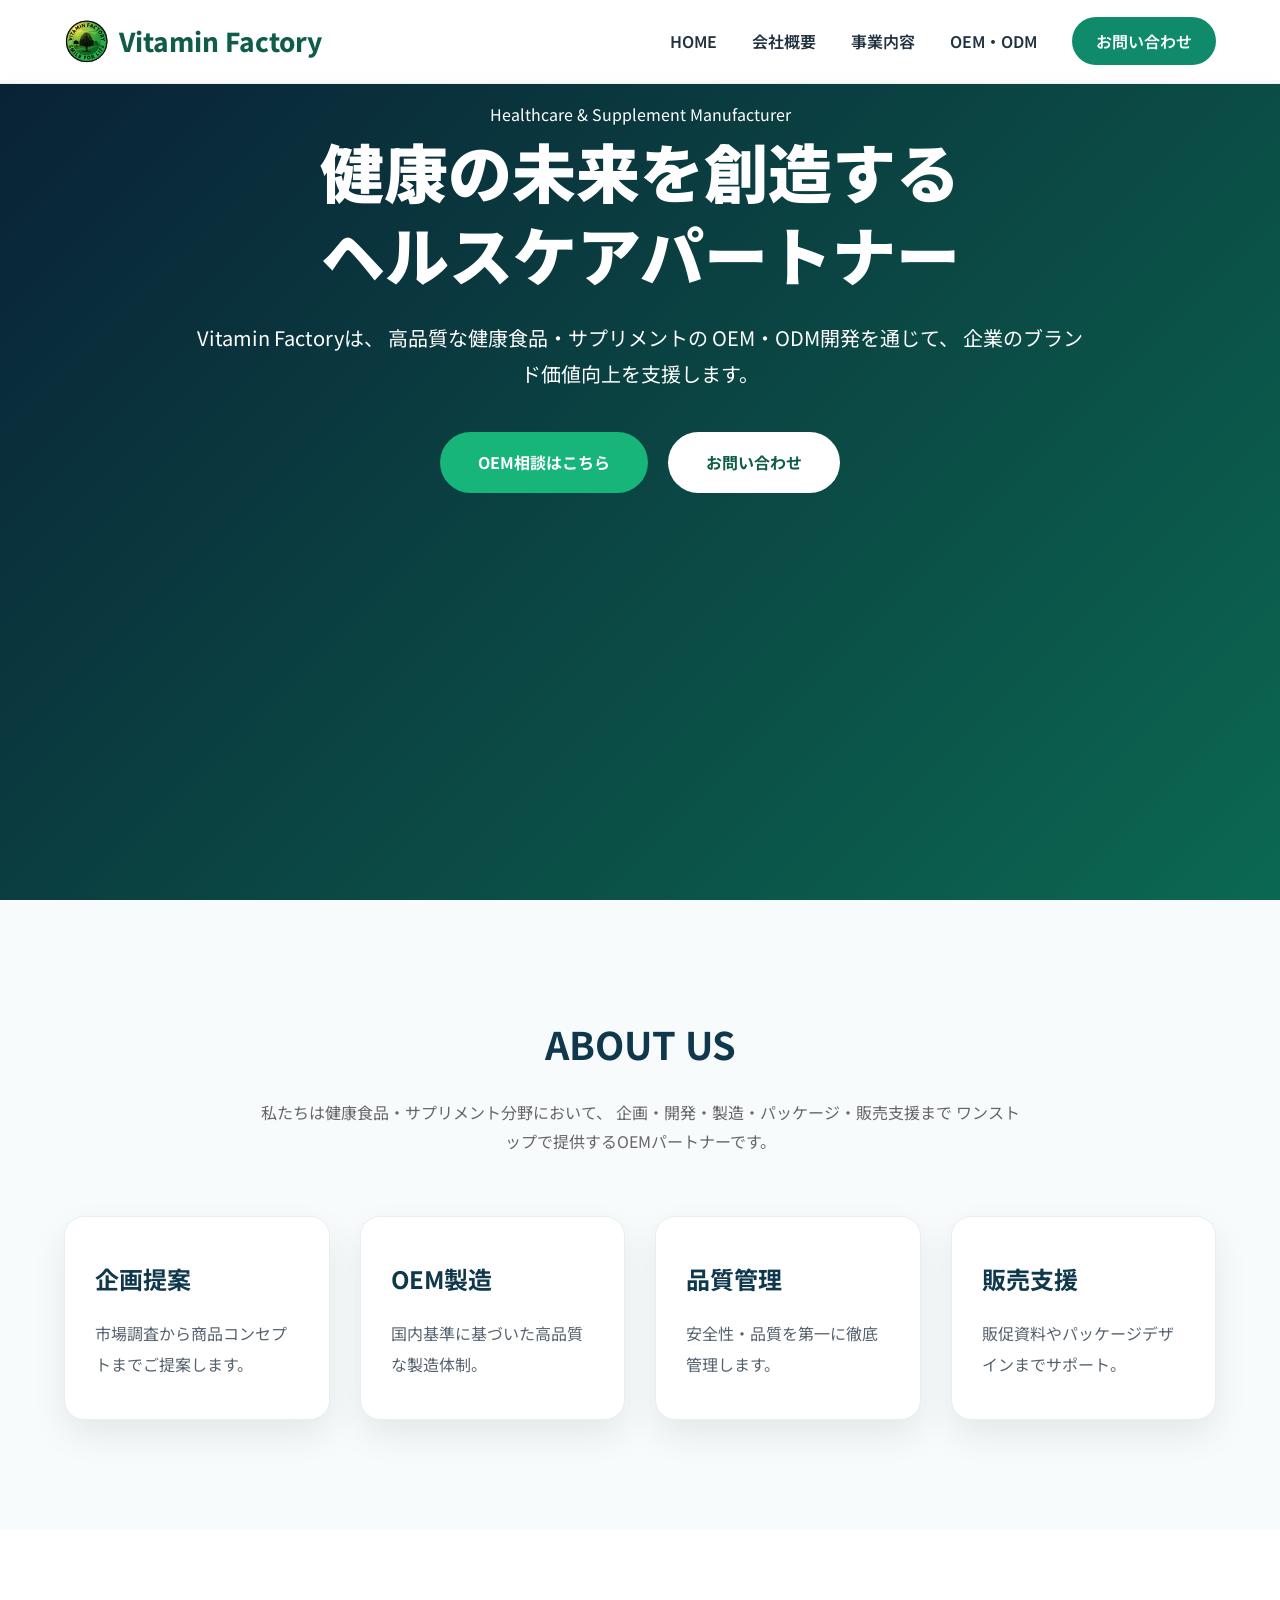
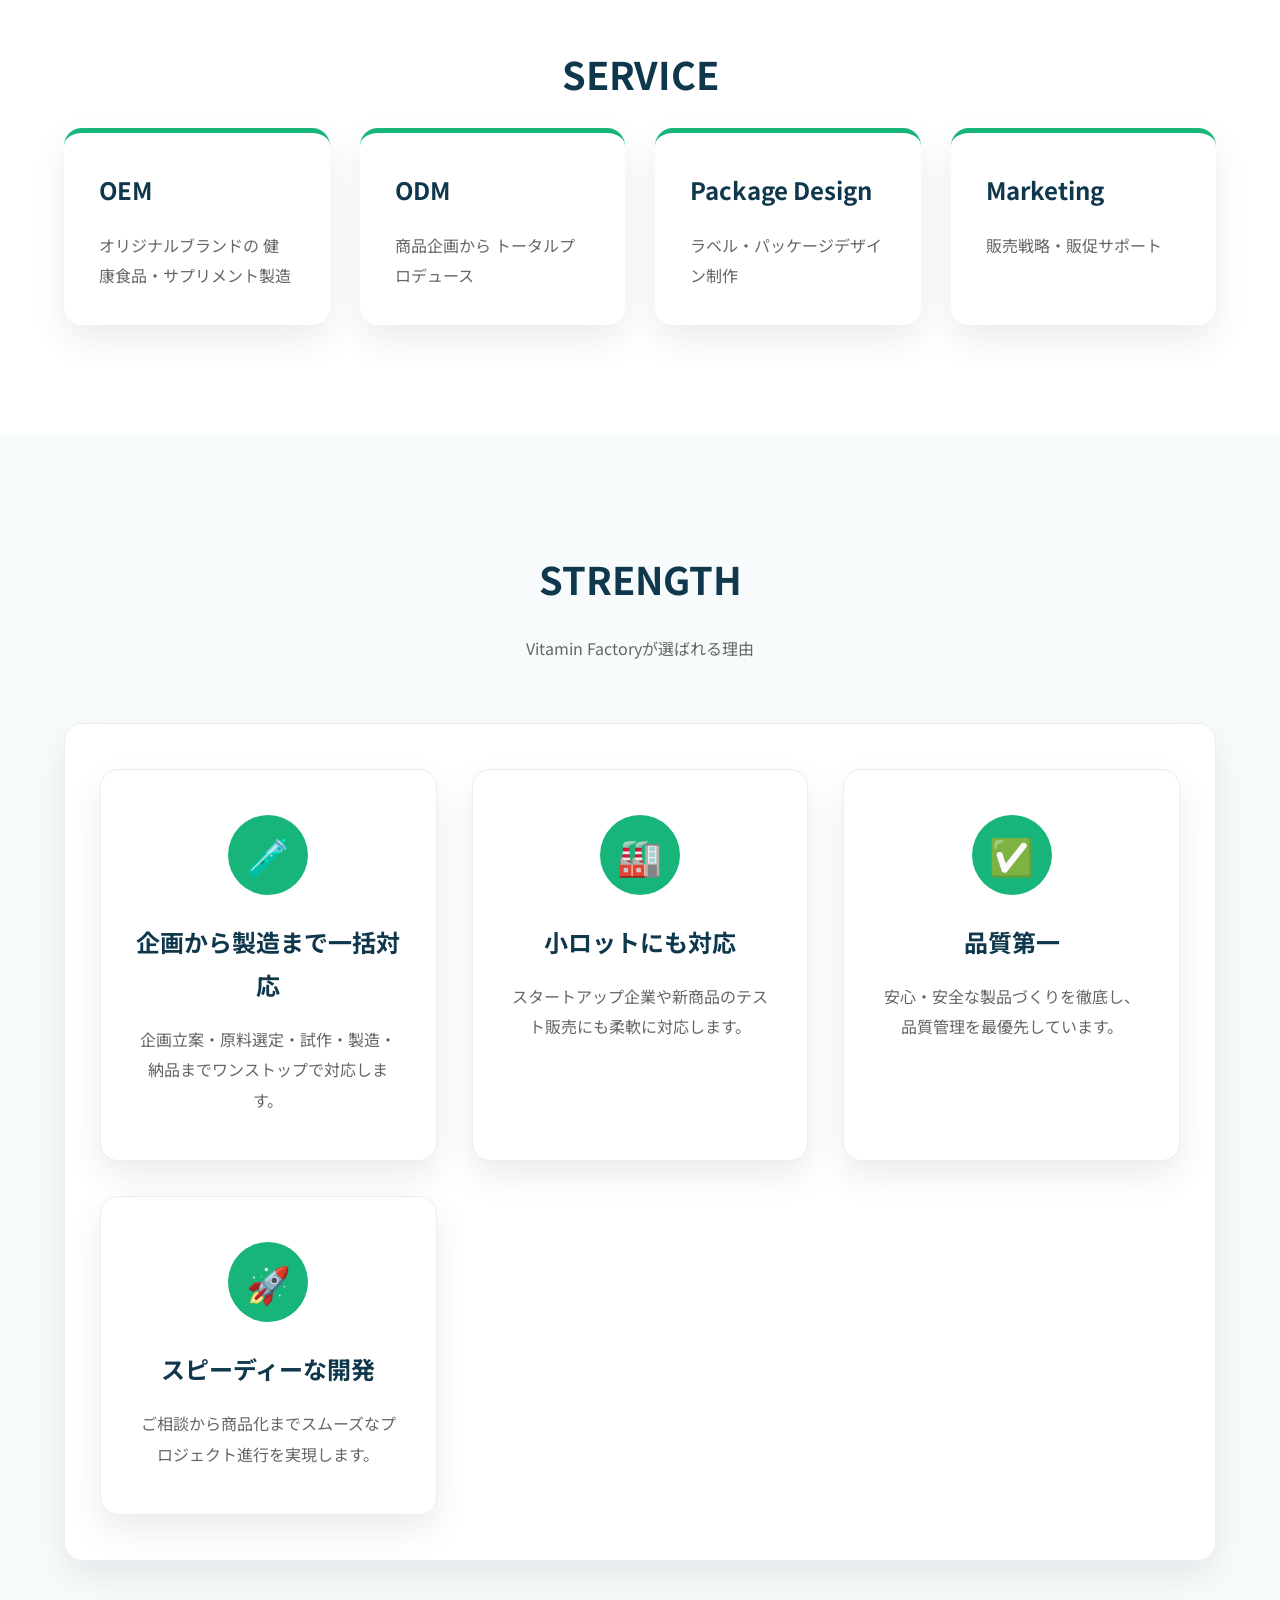
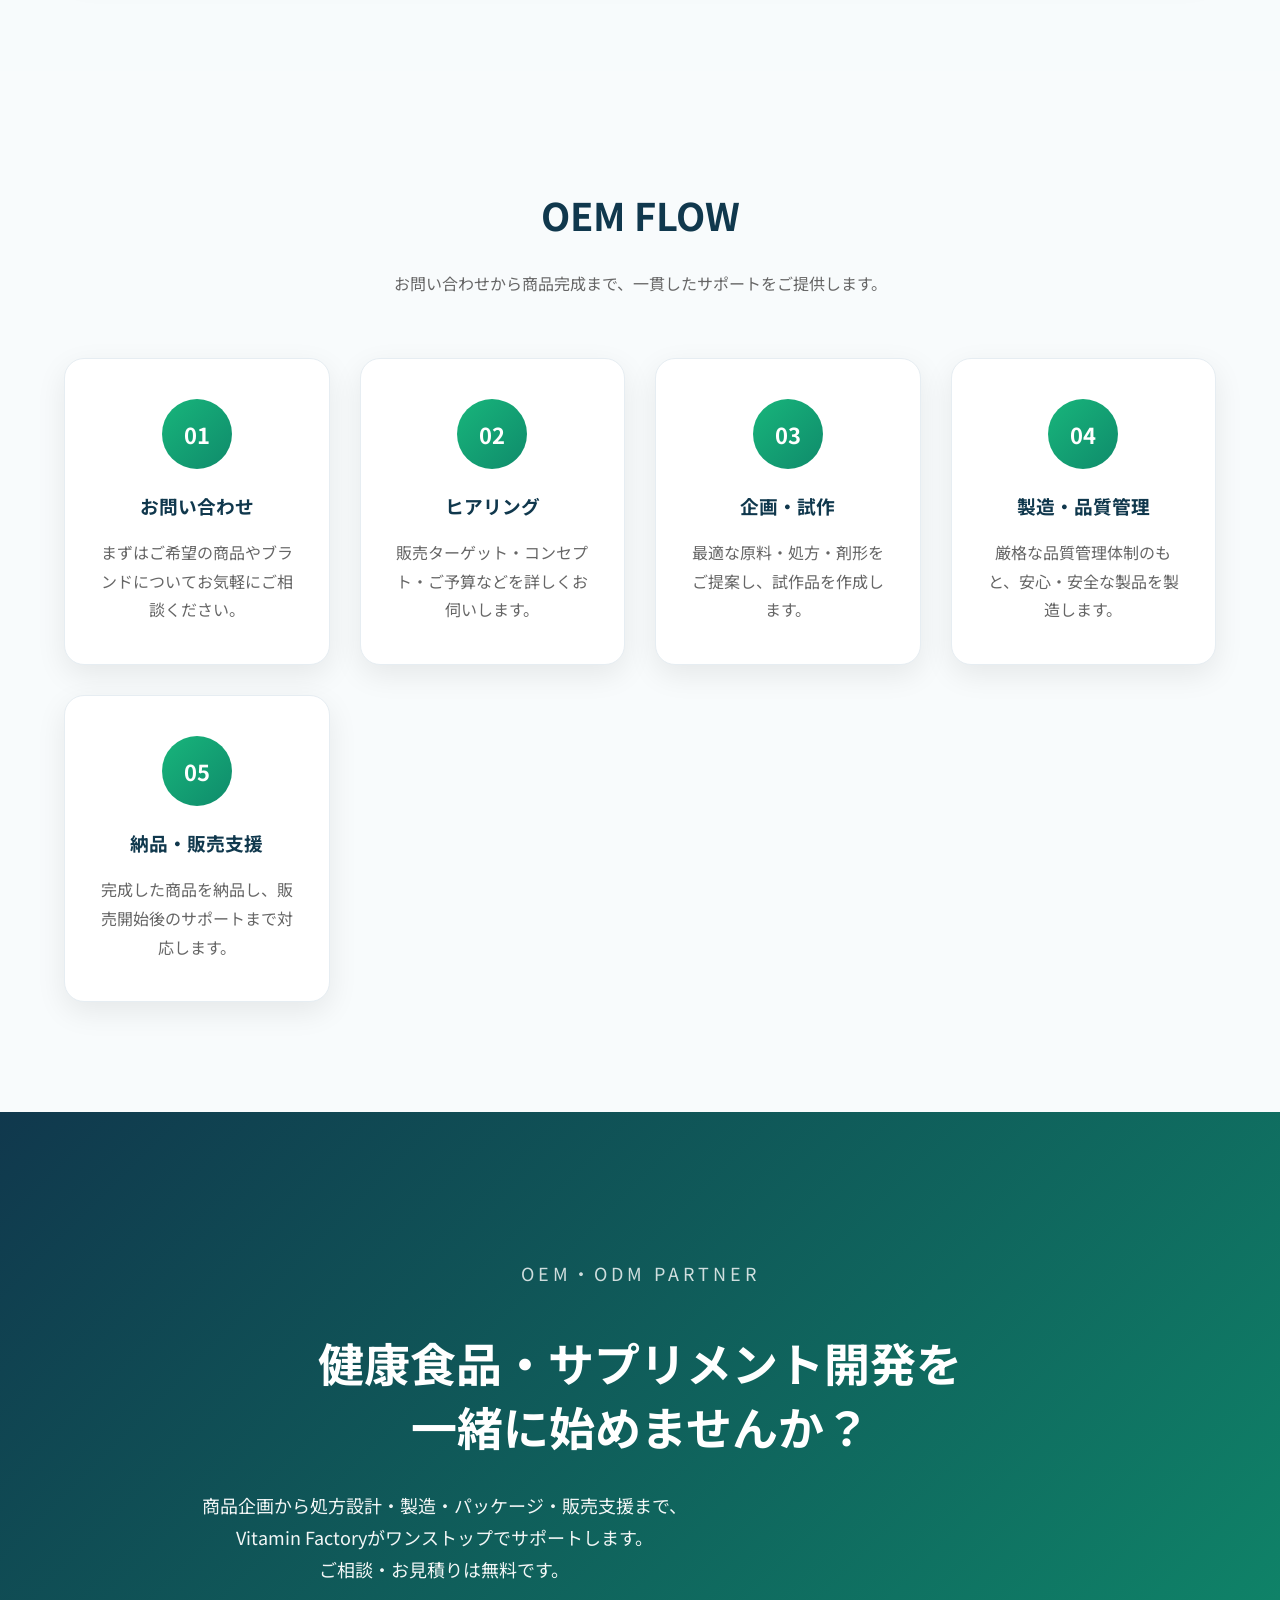
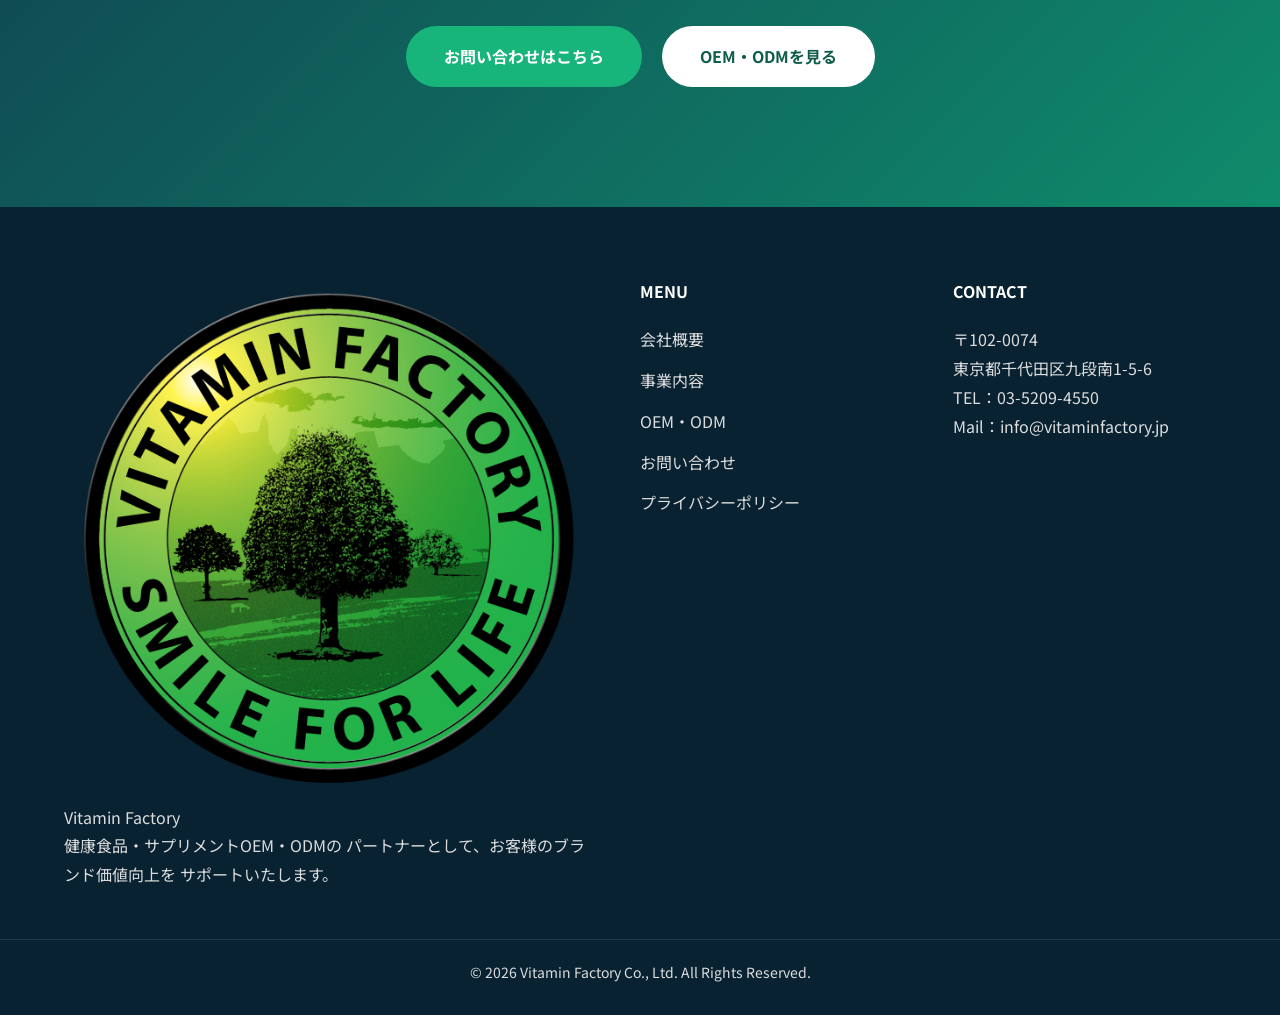
==== index.html @ f9d0abbe "Restore index.html content from previous version" ====
<!DOCTYPE html>
<html lang="ja">
<head>
    <meta charset="UTF-8">
    <meta name="viewport" content="width=device-width, initial-scale=1.0">

    <title>株式会社Vitamin Factory | 健康食品・サプリメントOEM・ODM</title>

    <meta name="description" content="株式会社Vitamin Factoryは健康食品・サプリメントOEM・ODMを通じ、お客様のブランドづくりを企画から製造までトータルサポートします。">

    <meta name="keywords" content="OEM,ODM,サプリメント,健康食品,Vitamin Factory">

    <meta property="og:title" content="株式会社Vitamin Factory">
    <meta property="og:description" content="健康食品・サプリメントOEMメーカー">
    <meta property="og:type" content="website">

    <link rel="stylesheet" href="css/style.css">

    <link rel="preconnect" href="https://fonts.googleapis.com">
    <link rel="preconnect" href="https://fonts.gstatic.com" crossorigin>

    <link href="https://fonts.googleapis.com/css2?family=Noto+Sans+JP:wght@300;400;500;700;900&display=swap" rel="stylesheet">
</head>

<body>

<header>

<div class="container">

<a href="index.html" class="logo">

<img src="images/VF_logo.png" alt="Vitamin Factory">

<span>Vitamin Factory</span>

</a><nav>

<ul>

<li><a href="index.html">HOME</a></li>

<li><a href="company.html">会社概要</a></li>

<li><a href="service.html">事業内容</a></li>

<li><a href="oem.html">OEM・ODM</a></li>

<li><a href="contact.html" class="contact-btn">
お問い合わせ
</a></li>

</ul>

</nav>

</div>

</header>

<section class="hero">


<div class="hero-overlay">


<div class="container">


<div class="hero-content">


<p class="hero-sub">
Healthcare & Supplement Manufacturer
</p>

<h1>
健康の未来を創造する<br>
ヘルスケアパートナー
</h1>


<p class="hero-text">

Vitamin Factoryは、
高品質な健康食品・サプリメントの
OEM・ODM開発を通じて、
企業のブランド価値向上を支援します。

</p>



<div class="hero-buttons">


<a href="oem.html" class="btn-green">
OEM相談はこちら
</a>


<a href="contact.html" class="btn-white">
お問い合わせ
</a>

</div>


</div>


</div>


</div>


</section>
<section class="about">

<div class="container">

<h2>

ABOUT US

</h2>

<p class="section-lead">

私たちは健康食品・サプリメント分野において、
企画・開発・製造・パッケージ・販売支援まで
ワンストップで提供するOEMパートナーです。

</p>

<div class="about-grid">

<div class="about-card">

<h3>

企画提案

</h3>

<p>

市場調査から商品コンセプトまでご提案します。

</p>

</div>

<div class="about-card">

<h3>

OEM製造

</h3>

<p>

国内基準に基づいた高品質な製造体制。

</p>

</div>

<div class="about-card">

<h3>

品質管理

</h3>

<p>

安全性・品質を第一に徹底管理します。

</p>

</div>

<div class="about-card">

<h3>

販売支援

</h3>

<p>

販促資料やパッケージデザインまでサポート。

</p>

</div>

</div>

</div>

</section>

<section class="service">
<div class="container">

<h2>

SERVICE

</h2>

<div class="service-grid">

<div class="service-box">

<h3>

OEM

</h3>

<p>

オリジナルブランドの
健康食品・サプリメント製造

</p>

</div>

<div class="service-box">

<h3>

ODM

</h3>

<p>

商品企画から
トータルプロデュース

</p>

</div>

<div class="service-box">

<h3>

Package Design

</h3>

<p>

ラベル・パッケージデザイン制作

</p>

</div>

<div class="service-box">

<h3>

Marketing

</h3>

<p>

販売戦略・販促サポート

</p>

</div>

</div>

</div>

</section>
<section class="strength">

<div class="container">

<h2>

STRENGTH

</h2>

<p class="section-lead">

Vitamin Factoryが選ばれる理由

</p>

<div class="strength-grid">

<div class="strength-card">


<div class="strength-grid">

    <div class="strength-card">
        <div class="strength-icon">🧪</div>
        <h3>企画から製造まで一括対応</h3>
        <p>企画立案・原料選定・試作・製造・納品までワンストップで対応します。</p>
    </div>

    <div class="strength-card">
        <div class="strength-icon">🏭</div>
        <h3>小ロットにも対応</h3>
        <p>スタートアップ企業や新商品のテスト販売にも柔軟に対応します。</p>
    </div>

    <div class="strength-card">
        <div class="strength-icon">✅</div>
        <h3>品質第一</h3>
        <p>安心・安全な製品づくりを徹底し、品質管理を最優先しています。</p>
    </div>

    <div class="strength-card">
        <div class="strength-icon">🚀</div>
        <h3>スピーディーな開発</h3>
        <p>ご相談から商品化までスムーズなプロジェクト進行を実現します。</p>
    </div>

</div></section>

<section class="flow">

    <div class="container">

        <h2>OEM FLOW</h2>

        <p class="section-lead">
            お問い合わせから商品完成まで、一貫したサポートをご提供します。
        </p>

        <div class="flow-list">

            <div class="flow-item">
                <div class="number">01</div>
                <h3>お問い合わせ</h3>
                <p>まずはご希望の商品やブランドについてお気軽にご相談ください。</p>
            </div>

            <div class="flow-item">
                <div class="number">02</div>
                <h3>ヒアリング</h3>
                <p>販売ターゲット・コンセプト・ご予算などを詳しくお伺いします。</p>
            </div>

            <div class="flow-item">
                <div class="number">03</div>
                <h3>企画・試作</h3>
                <p>最適な原料・処方・剤形をご提案し、試作品を作成します。</p>
            </div>

            <div class="flow-item">
                <div class="number">04</div>
                <h3>製造・品質管理</h3>
                <p>厳格な品質管理体制のもと、安心・安全な製品を製造します。</p>
            </div>

            <div class="flow-item">
                <div class="number">05</div>
                <h3>納品・販売支援</h3>
                <p>完成した商品を納品し、販売開始後のサポートまで対応します。</p>
            </div>

        </div>

    </div>

</section>
<section class="cta">

    <div class="container">

        <p class="cta-subtitle">
            OEM・ODM PARTNER
        </p>

        <h2>
            健康食品・サプリメント開発を<br>
            一緒に始めませんか？
        </h2>

        <p class="cta-text">
            商品企画から処方設計・製造・パッケージ・販売支援まで、<br>
            Vitamin Factoryがワンストップでサポートします。<br>
            ご相談・お見積りは無料です。
        </p>

        <div class="cta-buttons">

            <a href="contact.html" class="btn-green">
                お問い合わせはこちら
            </a>

            <a href="oem.html" class="btn-white">
                OEM・ODMを見る
            </a>

        </div>

    </div>

</section>
<footer>

    <div class="container footer-grid">

        <div class="footer-company">

            <a href="index.html" class="logo">

                <img src="images/VF_logo.png" alt="Vitamin Factory">

                <span>Vitamin Factory</span>

            </a>

            <p class="footer-message">
                健康食品・サプリメントOEM・ODMの
                パートナーとして、お客様のブランド価値向上を
                サポートいたします。
            </p>

        </div>

        <div>

            <h4>MENU</h4>

            <ul>

                <li><a href="company.html">会社概要</a></li>

                <li><a href="service.html">事業内容</a></li>

                <li><a href="oem.html">OEM・ODM</a></li>

                <li><a href="contact.html">お問い合わせ</a></li>

                <li><a href="privacy.html">プライバシーポリシー</a></li>

            </ul>

        </div>

        <div>

            <h4>CONTACT</h4>

            <p>
                〒102-0074<br>
                東京都千代田区九段南1-5-6
            </p>

            <p>TEL：03-5209-4550</p>

            <p>Mail：info@vitaminfactory.jp</p>

        </div>

    </div>

    <div class="copyright">

        <p>
            © 2026 Vitamin Factory Co., Ltd. All Rights Reserved.
        </p>

    </div>

</footer>
<script src="js/main.js"></script>

</body>

</html>
---- css/style.css ----
/* =====================================
   Vitamin Factory
   style.css
===================================== */

*{
    margin:0;
    padding:0;
    box-sizing:border-box;
}

html{
    scroll-behavior:smooth;
}

body{
    font-family:"Noto Sans JP",sans-serif;
    color:#23313d;
    background:#ffffff;
    line-height:1.8;
}

img{
    max-width:100%;
    display:block;
}

a{
    text-decoration:none;
    transition:.3s;
}

ul{
    list-style:none;
}

.container{
    width:90%;
    max-width:1200px;
    margin:auto;
}

/* ==========================
   Header
========================== */

header{
    position:fixed;
    top:0;
    left:0;
    width:100%;
    background:rgba(255,255,255,.95);
    backdrop-filter:blur(12px);
    z-index:999;
    border-bottom:1px solid #eee;
}

header .container{
    display:flex;
    justify-content:space-between;
    align-items:center;
    padding:18px 0;
}

/* Header Logo */

header .logo{
    display:flex;
    align-items:center;
    gap:10px;
    font-size:26px;
    font-weight:800;
    color:#0f5d48;
}


header .logo img{
    width:45px;
    height:45px;
    object-fit:contain;
}


header .logo span{
    white-space:nowrap;
}
nav ul{
    display:flex;
    gap:35px;
    align-items:center;
}

nav a{
    color:#22313f;
    font-weight:600;
}

nav a:hover{
    color:#0f8b6b;
}

.contact-btn{
    background:#0f8b6b;
    color:#fff;
    padding:12px 24px;
    border-radius:50px;
}

.contact-btn:hover{
    background:#0b6b52;
}

/* ==========================
   Hero
========================== */

.hero{
    min-height:calc(100vh - 80px);
    margin-top:80px;

    background:linear-gradient(135deg,#0c2d48,#0f8b6b);

    display:flex;
    justify-content:center;
    align-items:center;

    text-align:center;

    color:#fff;

    position:relative;

    overflow:hidden;
}
.hero-overlay{
    position:absolute;
    inset:0;
    background:rgba(0,0,0,.25);
}

.hero-content{
    position:relative;
    z-index:2;
    width:90%;
    max-width:900px;

    margin:0 auto;

    transform:translateY(20px);
}}
.hero-sub{
    letter-spacing:6px;
    text-transform:uppercase;
    font-size:18px;
    margin-bottom:20px;
}

.hero h1{
    font-size:64px;
    line-height:1.3;
    margin-bottom:25px;
    font-weight:900;
}

.hero-text{
    font-size:20px;
    margin-bottom:40px;
}

.hero-buttons{
    display:flex;
    justify-content:center;
    gap:20px;
    flex-wrap:wrap;
}

.btn-green{
    background:#18b57b;
    color:#fff;
    padding:16px 38px;
    border-radius:50px;
    font-weight:bold;
}

.btn-green:hover{
    transform:translateY(-3px);
    box-shadow:0 12px 30px rgba(0,0,0,.2);
}

.btn-white{
    background:#fff;
    color:#0f5d48;
    padding:16px 38px;
    border-radius:50px;
    font-weight:bold;
}

.btn-white:hover{
    transform:translateY(-3px);
}

/* ==========================
   Section
========================== */

section{
    padding:110px 0;
}

section h2{
    text-align:center;
    font-size:38px;
    margin-bottom:20px;
    color:#10384d;
}

.section-lead{
    text-align:center;
    max-width:760px;
    margin:0 auto 60px;
    color:#666;
}

/* ==========================
   Grid
========================== */

.about-grid,
.service-grid,
.strength-grid{
    display:grid;
    grid-template-columns:repeat(auto-fit,minmax(250px,1fr));
    gap:30px;
}

.about-card,
.service-box,
.strength-card{
    background:#fff;
    border-radius:18px;
    padding:35px;
    box-shadow:0 15px 35px rgba(0,0,0,.08);
    transition:.3s;
}

.about-card:hover,
.service-box:hover,
.strength-card:hover{
    transform:translateY(-8px);
}

.about-card h3,
.service-box h3,
.strength-card h3{
    color:#0f5d48;
    margin-bottom:15px;
}

.strength-card span{
    display:inline-block;
    width:55px;
    height:55px;
    line-height:55px;
    border-radius:50%;
    background:#18b57b;
    color:#fff;
    font-weight:bold;
    margin-bottom:20px;
    text-align:center;
}

/* ==========================
   Flow
========================== */

.flow{
    background:#f6faf9;
}

.flow-list{
    display:grid;
    grid-template-columns:repeat(auto-fit,minmax(180px,1fr));
    gap:25px;
}

.flow-item{
    background:#fff;
    text-align:center;
    padding:35px 25px;
    border-radius:18px;
    box-shadow:0 10px 30px rgba(0,0,0,.08);
}

.number{
    width:60px;
    height:60px;
    border-radius:50%;
    margin:auto;
    background:#0f8b6b;
    color:#fff;
    line-height:60px;
    font-size:22px;
    font-weight:bold;
    margin-bottom:20px;
}

/* ==========================
   CTA
========================== */

.cta{
    background:#10384d;
    color:#fff;
    text-align:center;
}

.cta h2{
    color:#fff;
}

.cta p{
    margin:25px 0 40px;
    font-size:18px;
}

/* ==========================
   Footer
========================== */

footer{
    background:#082232;
    color:#ddd;
    padding:70px 0 30px;
}

.footer-grid{
    display:grid;
    grid-template-columns:2fr 1fr 1fr;
    gap:50px;
}

footer h3,
footer h4{
    color:#fff;
    margin-bottom:20px;
}

footer ul li{
    margin-bottom:12px;
}

footer a{
    color:#ddd;
}

footer a:hover{
    color:#18b57b;
}

.copyright{
    border-top:1px solid rgba(255,255,255,.1);
    margin-top:50px;
    padding-top:20px;
    text-align:center;
    font-size:14px;
}

/* ==========================
   Responsive
========================== */

@media(max-width:900px){

nav ul{
    gap:15px;
    font-size:14px;
}

.hero h1{
    font-size:42px;
}

.hero-text{
    font-size:17px;
}

.footer-grid{
    grid-template-columns:1fr;
    text-align:center;
}

}

@media(max-width:768px){

header .container{
    flex-direction:column;
    gap:15px;
}

nav ul{
    flex-wrap:wrap;
    justify-content:center;
}

.hero{
    height:100vh;
    padding-top:90px;}

.hero h1{
    font-size:34px;
}

.hero-buttons{
    flex-direction:column;
}

.btn-green,
.btn-white{
    width:100%;
}

section{
    padding:70px 0;
}

section h2{
    font-size:30px;
}

}/* =====================================
   Sub Pages
   company / service / oem / contact
===================================== */


/* Page Hero */

.page-hero{
    height:380px;
    background:linear-gradient(135deg,#10384d,#0f8b6b);
    color:#fff;
    display:flex;
    align-items:center;
    text-align:center;
    margin-top:80px;
}

.page-hero h1{
    font-size:48px;
    letter-spacing:3px;
    margin-bottom:15px;
}

.page-hero p{
    font-size:20px;
}


/* Company Table */

.company-table{
    width:100%;
    max-width:900px;
    margin:40px auto;
    border-collapse:collapse;
    background:#fff;
    box-shadow:0 15px 35px rgba(0,0,0,.08);
    border-radius:15px;
    overflow:hidden;
}

.company-table th,
.company-table td{
    padding:25px;
    border-bottom:1px solid #eee;
    text-align:left;
}

.company-table th{
    width:30%;
    background:#f4f8f7;
    color:#10384d;
}


/* Contact Form */

.contact-form{
    max-width:800px;
    margin:40px auto;
    background:#fff;
    padding:50px;
    border-radius:20px;
    box-shadow:0 15px 40px rgba(0,0,0,.08);
}


.form-group{
    margin-bottom:25px;
}


.form-group label{
    display:block;
    font-weight:bold;
    margin-bottom:10px;
    color:#10384d;
}


.form-group input,
.form-group textarea{
    width:100%;
    padding:15px;
    border:1px solid #ddd;
    border-radius:10px;
    font-size:16px;
    font-family:inherit;
}


.form-group input:focus,
.form-group textarea:focus{
    outline:none;
    border-color:#0f8b6b;
}


/* Privacy */

.privacy-content{
    max-width:900px;
    margin:auto;
}


.privacy-content h3{
    margin-top:40px;
    margin-bottom:15px;
    color:#10384d;
}


.privacy-content p{
    color:#555;
}



/* Mobile */

@media(max-width:768px){

.page-hero{
    height:280px;
}

.page-hero h1{
    font-size:34px;
}


.company-table th,
.company-table td{
    display:block;
    width:100%;
}


.contact-form{
    padding:25px;
}

}
/* Hero Header Space Adjustment */

.hero{
    padding-top:100px;
}


.hero-content{
    transform:translateY(20px);
}

.hero .container{
    display:flex;
    justify-content:center;
}


.hero-content{
    text-align:center;
}

/* =====================================
   About Section Upgrade
===================================== */

.about{
    background:#f8fbfc;
}

.about-card{
    background:#ffffff;
    border:1px solid #e7eef2;
    border-radius:20px;
    padding:40px 30px;
    transition:all .3s ease;
}

.about-card:hover{
    transform:translateY(-8px);
    box-shadow:0 18px 40px rgba(16,56,77,.12);
}

.about-card h3{
    font-size:24px;
    margin-bottom:18px;
    color:#10384d;
}

.about-card p{
    color:#56636f;
    line-height:1.9;
}

/* =====================================
   Service Section Upgrade
===================================== */

.service{
    background:#ffffff;
}

.service-box{
    border-top:5px solid #18b57b;
    transition:all .3s ease;
}

.service-box:hover{
    transform:translateY(-10px);
    box-shadow:0 20px 45px rgba(0,0,0,.12);
}

.service-box h3{
    font-size:24px;
    margin-bottom:18px;
    color:#10384d;
}

.service-box p{
    color:#666;
    line-height:1.9;
}

/* =====================================
   Strength Upgrade
===================================== */

.strength{
    background:#f7fbfc;
}

.strength-grid{
    gap:35px;
}

.strength-card{

    text-align:center;

    padding:45px 35px;

    border:1px solid #e8eef2;

    transition:.35s;

}

.strength-card:hover{

    transform:translateY(-10px);

    box-shadow:0 20px 45px rgba(16,56,77,.12);

}

.strength-icon{

    width:80px;

    height:80px;

    margin:0 auto 25px;

    border-radius:50%;

    background:#18b57b;

    color:#fff;

    display:flex;

    align-items:center;

    justify-content:center;

    font-size:36px;

}

.strength-card h3{

    font-size:24px;

    margin-bottom:18px;

    color:#10384d;

}

.strength-card p{

    color:#666;

    line-height:1.9;

}


/* =====================================
   Flow Upgrade
===================================== */

.flow{

    background:#f8fbfc;

}

.flow-list{

    display:grid;

    grid-template-columns:repeat(auto-fit,minmax(220px,1fr));

    gap:30px;

    margin-top:50px;

}

.flow-item{

    position:relative;

    background:#fff;

    border-radius:20px;

    padding:40px 30px;

    text-align:center;

    border:1px solid #e6edf2;

    transition:.35s;

}

.flow-item:hover{

    transform:translateY(-8px);

    box-shadow:0 20px 45px rgba(16,56,77,.12);

}

.flow-item h3{

    margin:20px 0 15px;

    color:#10384d;

}

.flow-item p{

    color:#666;

}

.number{

    width:70px;

    height:70px;

    margin:auto;

    border-radius:50%;

    background:linear-gradient(135deg,#18b57b,#0f8b6b);

    color:#fff;

    display:flex;

    align-items:center;

    justify-content:center;

    font-size:22px;

    font-weight:700;

}


/* =====================================
   CTA Upgrade
===================================== */

.cta{

    background:linear-gradient(135deg,#10384d,#0f8b6b);

    color:#fff;

    text-align:center;

    padding:120px 0;

}

.cta-subtitle{

    letter-spacing:4px;

    text-transform:uppercase;

    opacity:.8;

    margin-bottom:20px;

}

.cta h2{

    color:#fff;

    font-size:46px;

    line-height:1.4;

    margin-bottom:30px;

}

.cta-text{

    max-width:760px;

    margin:0 auto 45px;

    font-size:18px;

    opacity:.95;

}

.cta-buttons{

    display:flex;

    justify-content:center;

    gap:20px;

    flex-wrap:wrap;

}

@media(max-width:768px){

.cta{

    padding:80px 0;

}

.cta h2{

    font-size:32px;

}

.cta-text{

    font-size:16px;

}

.cta-buttons{

    flex-direction:column;

}

}
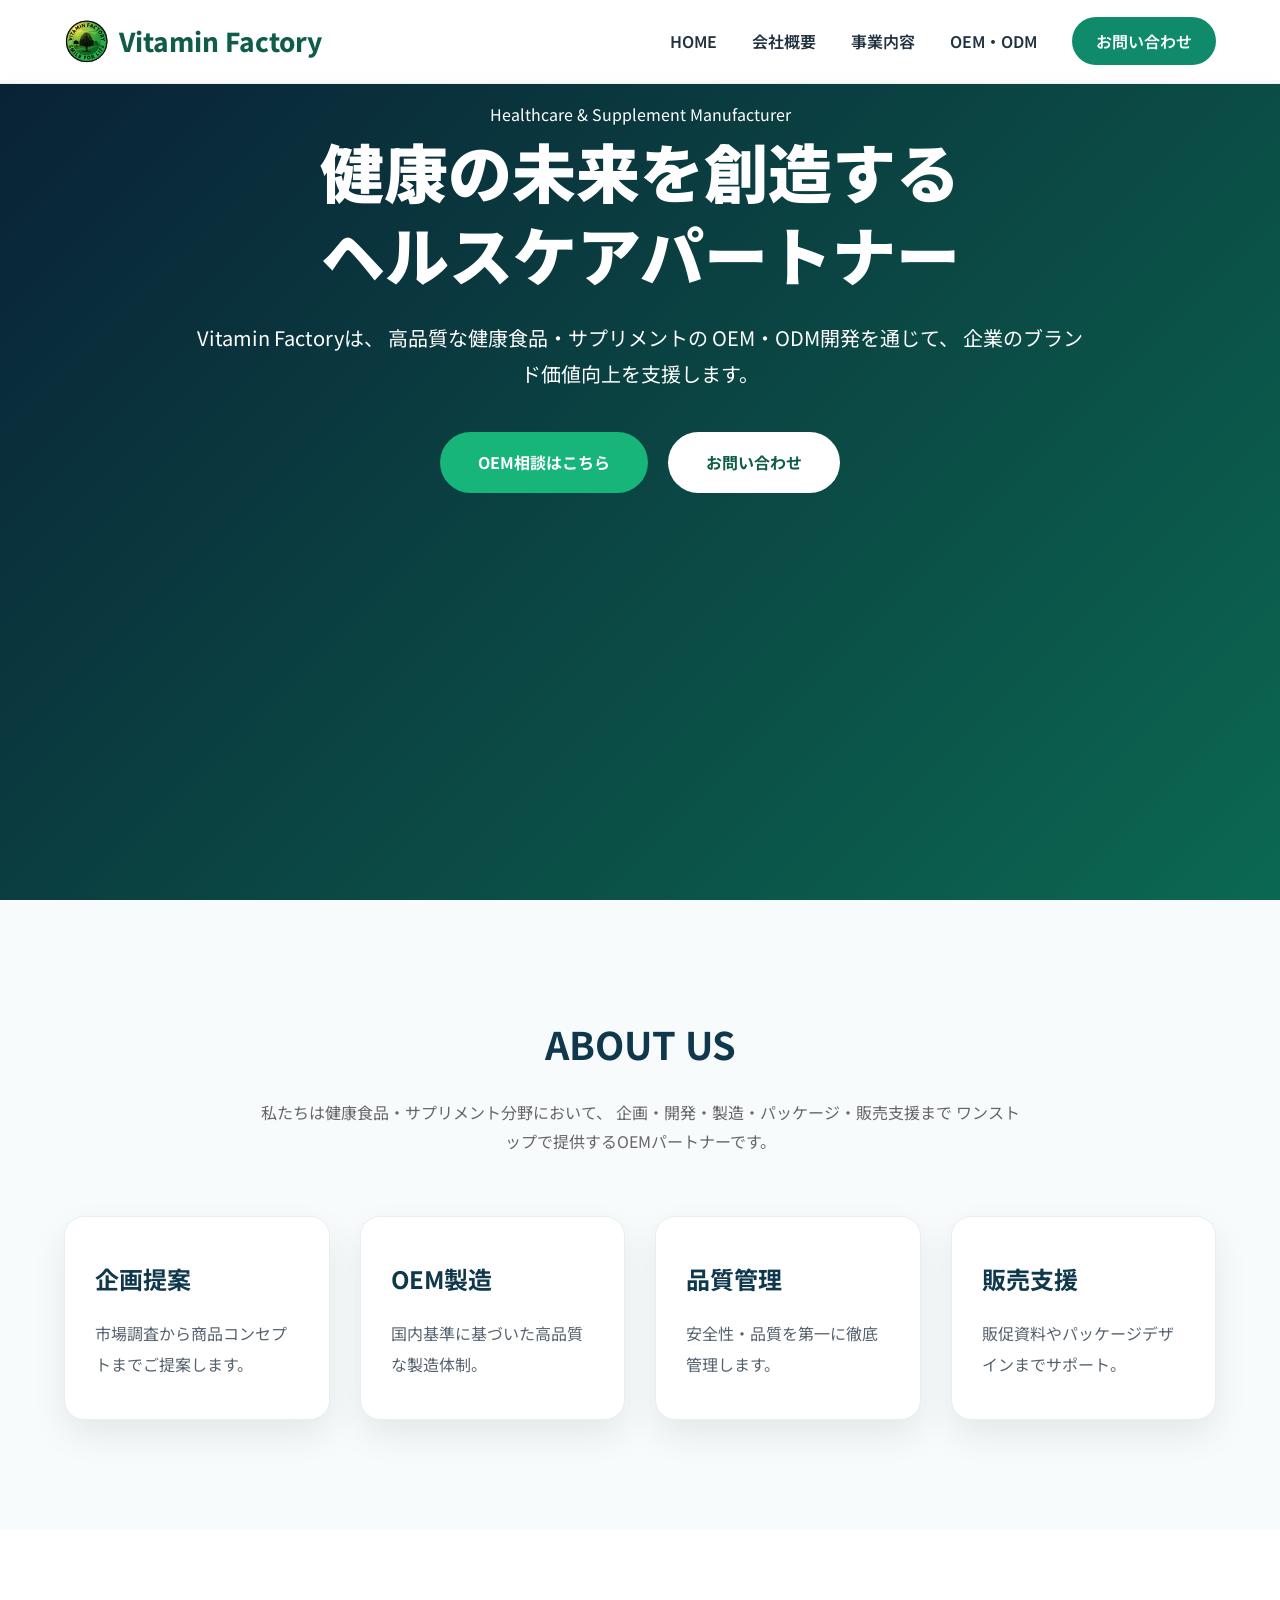
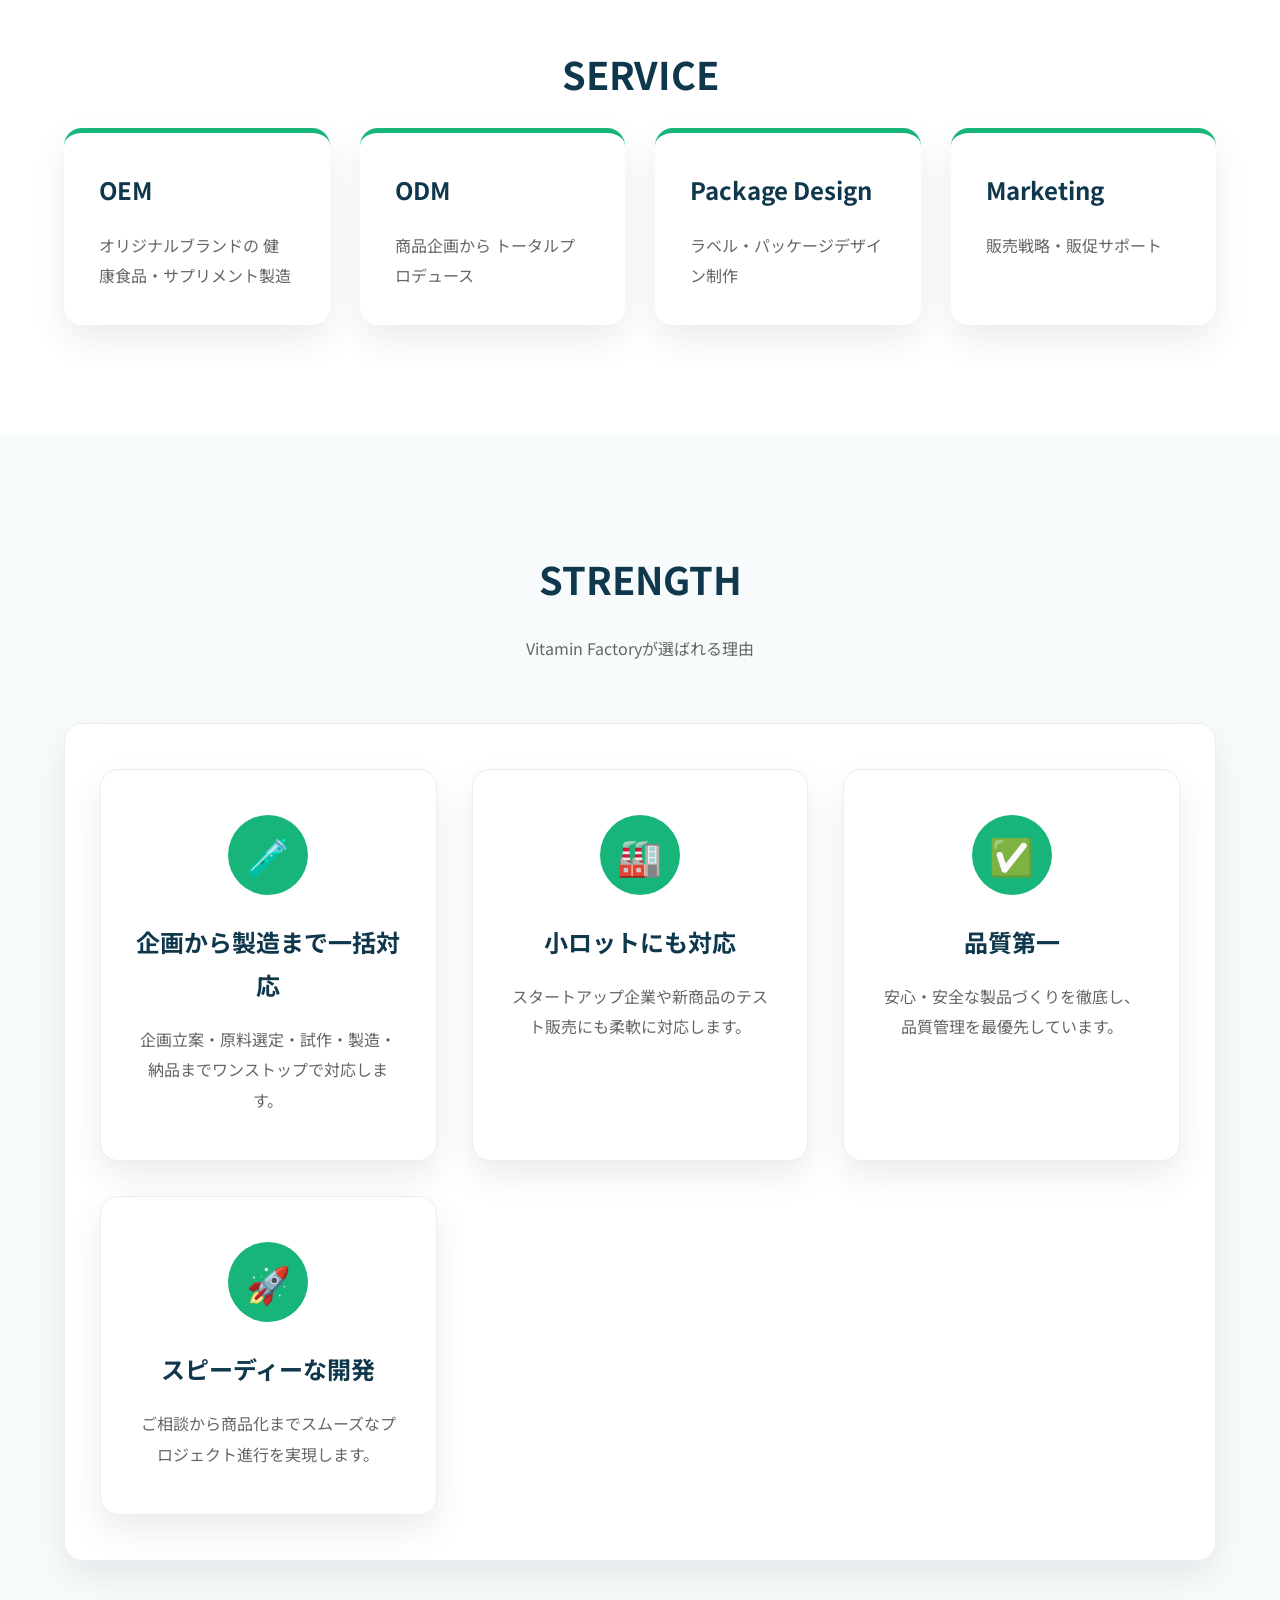
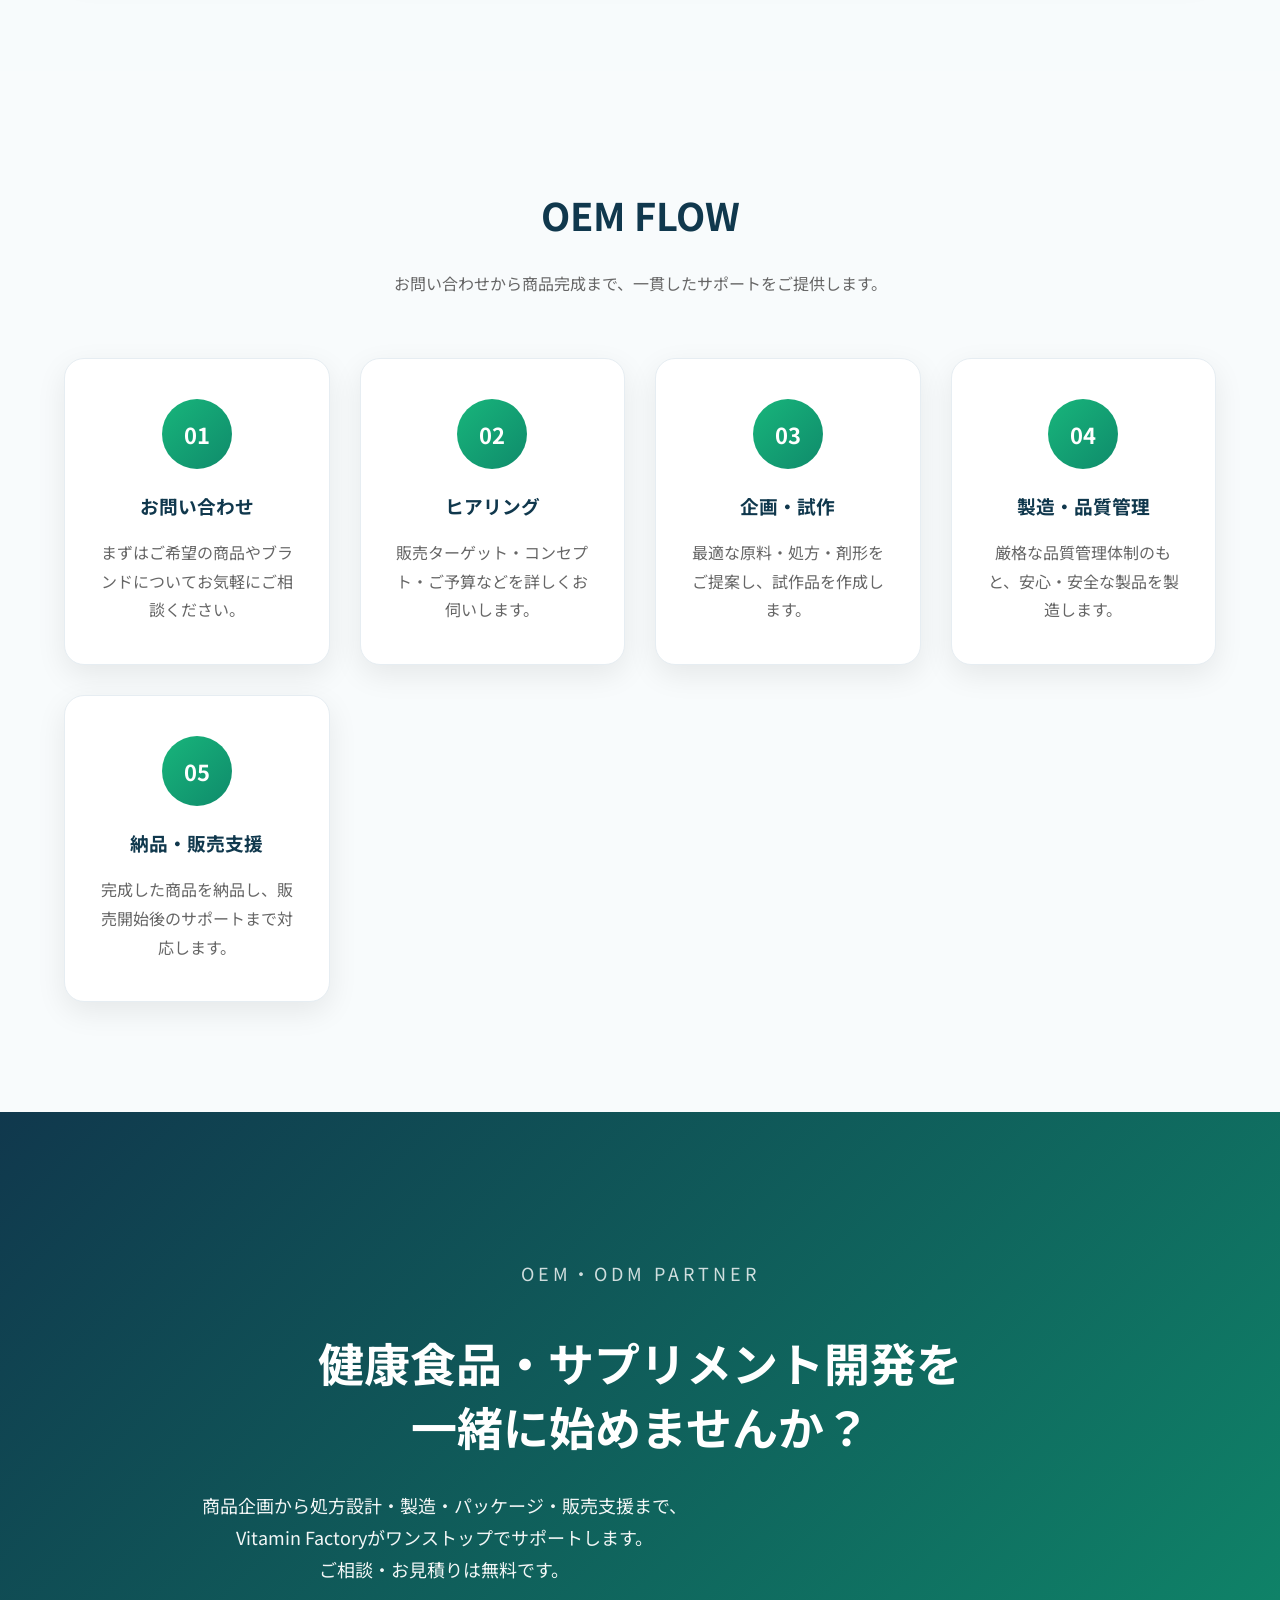
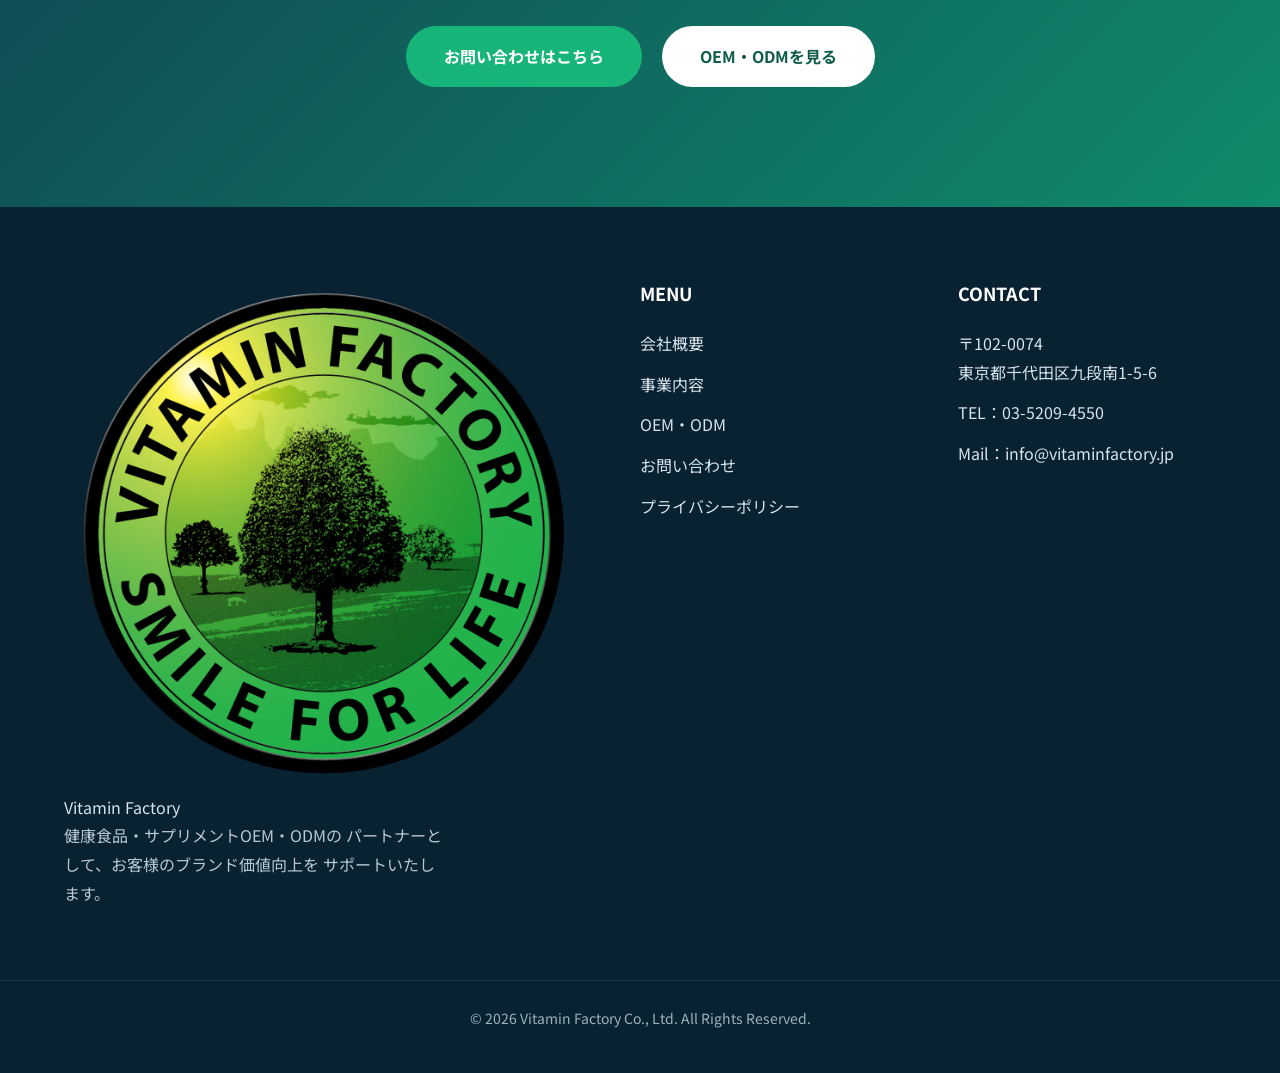
==== commit 6cf4650c: "Update index.html" ====
--- a/index.html
+++ b/index.html
@@ -424,7 +424,7 @@
 
         <div class="footer-company">
 
-            <a href="index.html" class="logo">
+            <a href="index.html" class="footer-logo">
 
                 <img src="images/VF_logo.png" alt="Vitamin Factory">
 
--- a/css/style.css
+++ b/css/style.css
@@ -910,3 +910,147 @@
 }
 
 }
+
+
+/* =====================================
+   Footer Upgrade
+===================================== */
+
+footer{
+
+    background:#082232;
+
+    color:#d8e3ea;
+
+}
+
+.footer-grid{
+
+    display:grid;
+
+    grid-template-columns:2fr 1fr 1fr;
+
+    gap:60px;
+
+    align-items:start;
+
+}
+
+.footer-company .logo{
+
+    margin-bottom:25px;
+
+}
+
+.footer-message{
+
+    max-width:380px;
+
+    color:#b9c8d2;
+
+}
+
+footer h4{
+
+    color:#fff;
+
+    margin-bottom:20px;
+
+    font-size:18px;
+
+}
+
+footer ul li{
+
+    margin-bottom:12px;
+
+}
+
+footer a{
+
+    color:#d8e3ea;
+
+}
+
+footer a:hover{
+
+    color:#18b57b;
+
+}
+
+footer p{
+
+    margin-bottom:12px;
+
+}
+
+.copyright{
+
+    border-top:1px solid rgba(255,255,255,.08);
+
+    margin-top:60px;
+
+    padding-top:25px;
+
+    text-align:center;
+
+    font-size:14px;
+
+    color:#9db2bf;
+
+}
+
+@media(max-width:900px){
+
+.footer-grid{
+
+    grid-template-columns:1fr;
+
+    text-align:center;
+
+}
+
+.footer-company .logo{
+
+    justify-content:center;
+
+}
+
+.footer-message{
+
+    margin:0 auto;
+
+}
+
+}
+
+
+/* =====================================
+   Footer Logo Fix
+===================================== */
+
+.footer-company .logo{
+    display:flex;
+    align-items:center;
+    gap:10px;
+    justify-content:flex-start;
+}
+
+.footer-company .logo img{
+    width:36px;
+    height:auto;
+}
+
+.footer-company .logo span{
+    font-size:20px;
+    font-weight:700;
+    color:#ffffff;
+}
+
+@media(max-width:900px){
+
+.footer-company .logo{
+    justify-content:center;
+}
+
+}
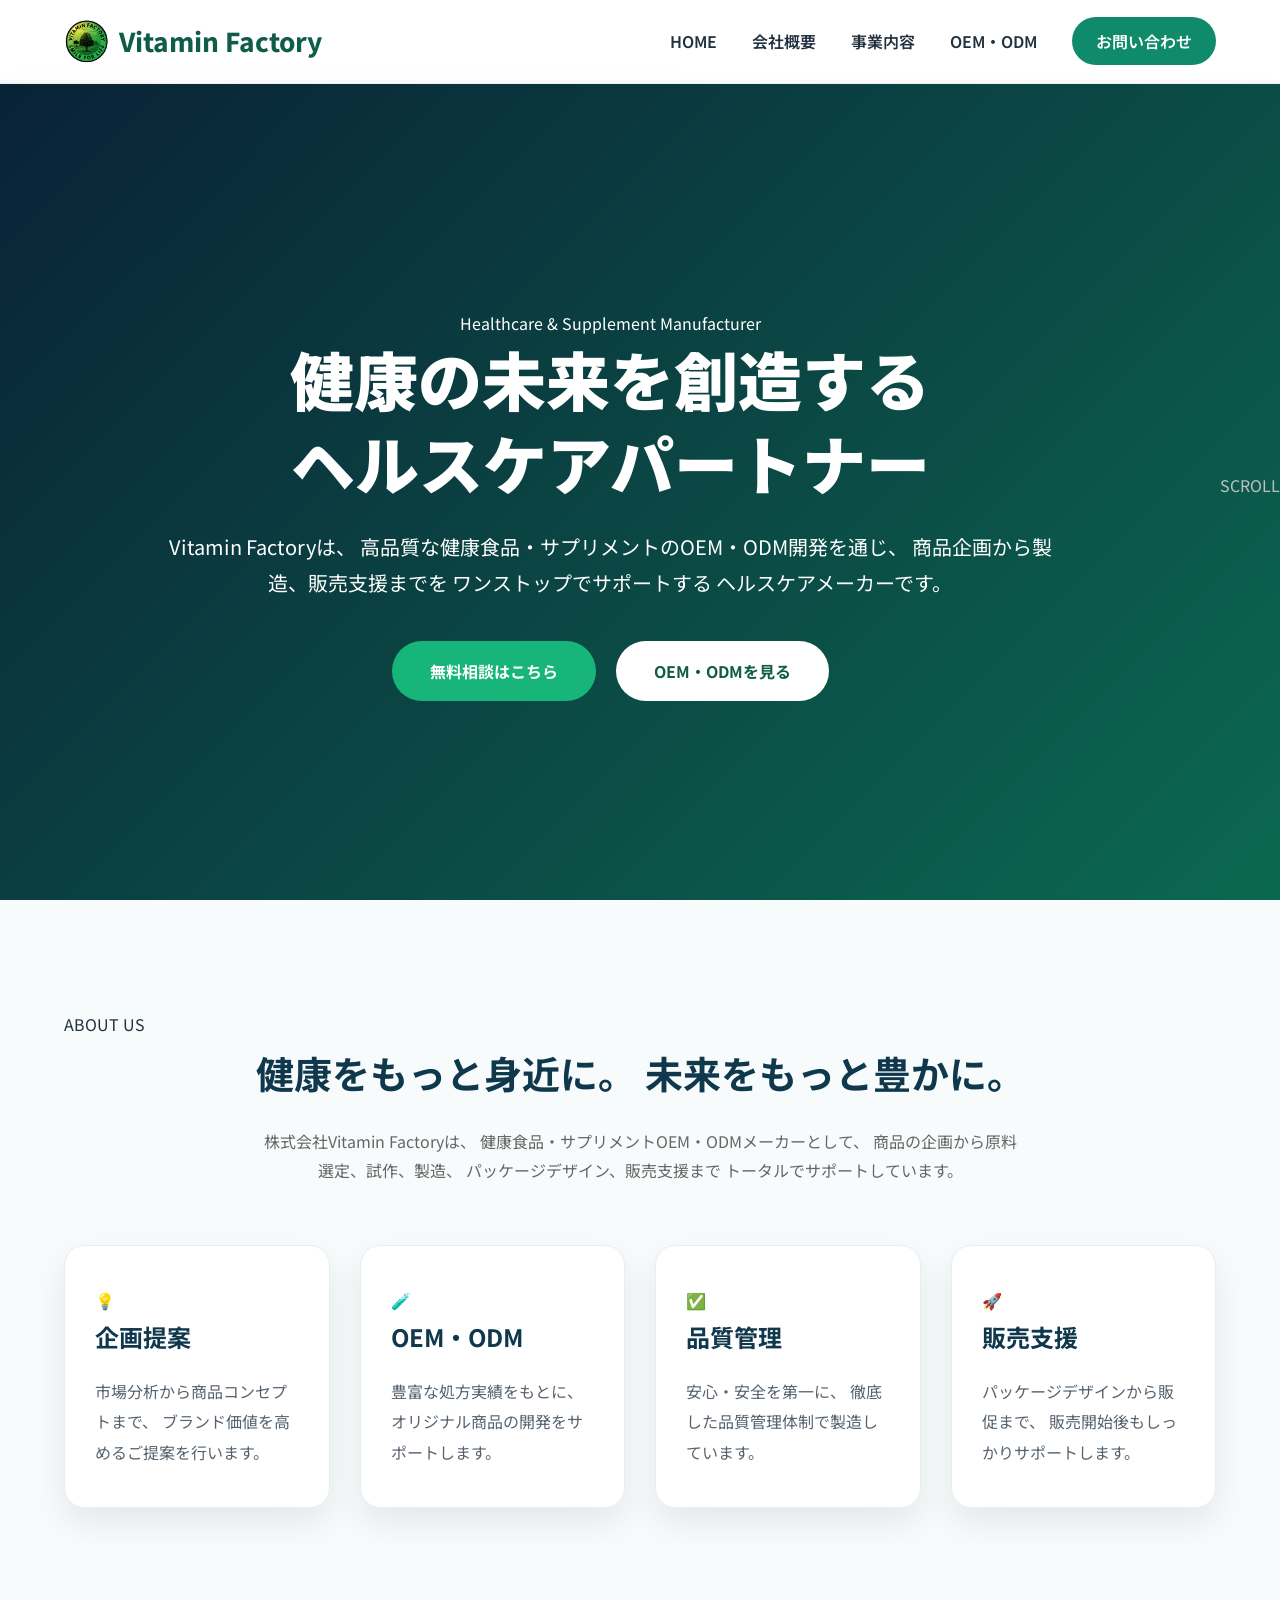
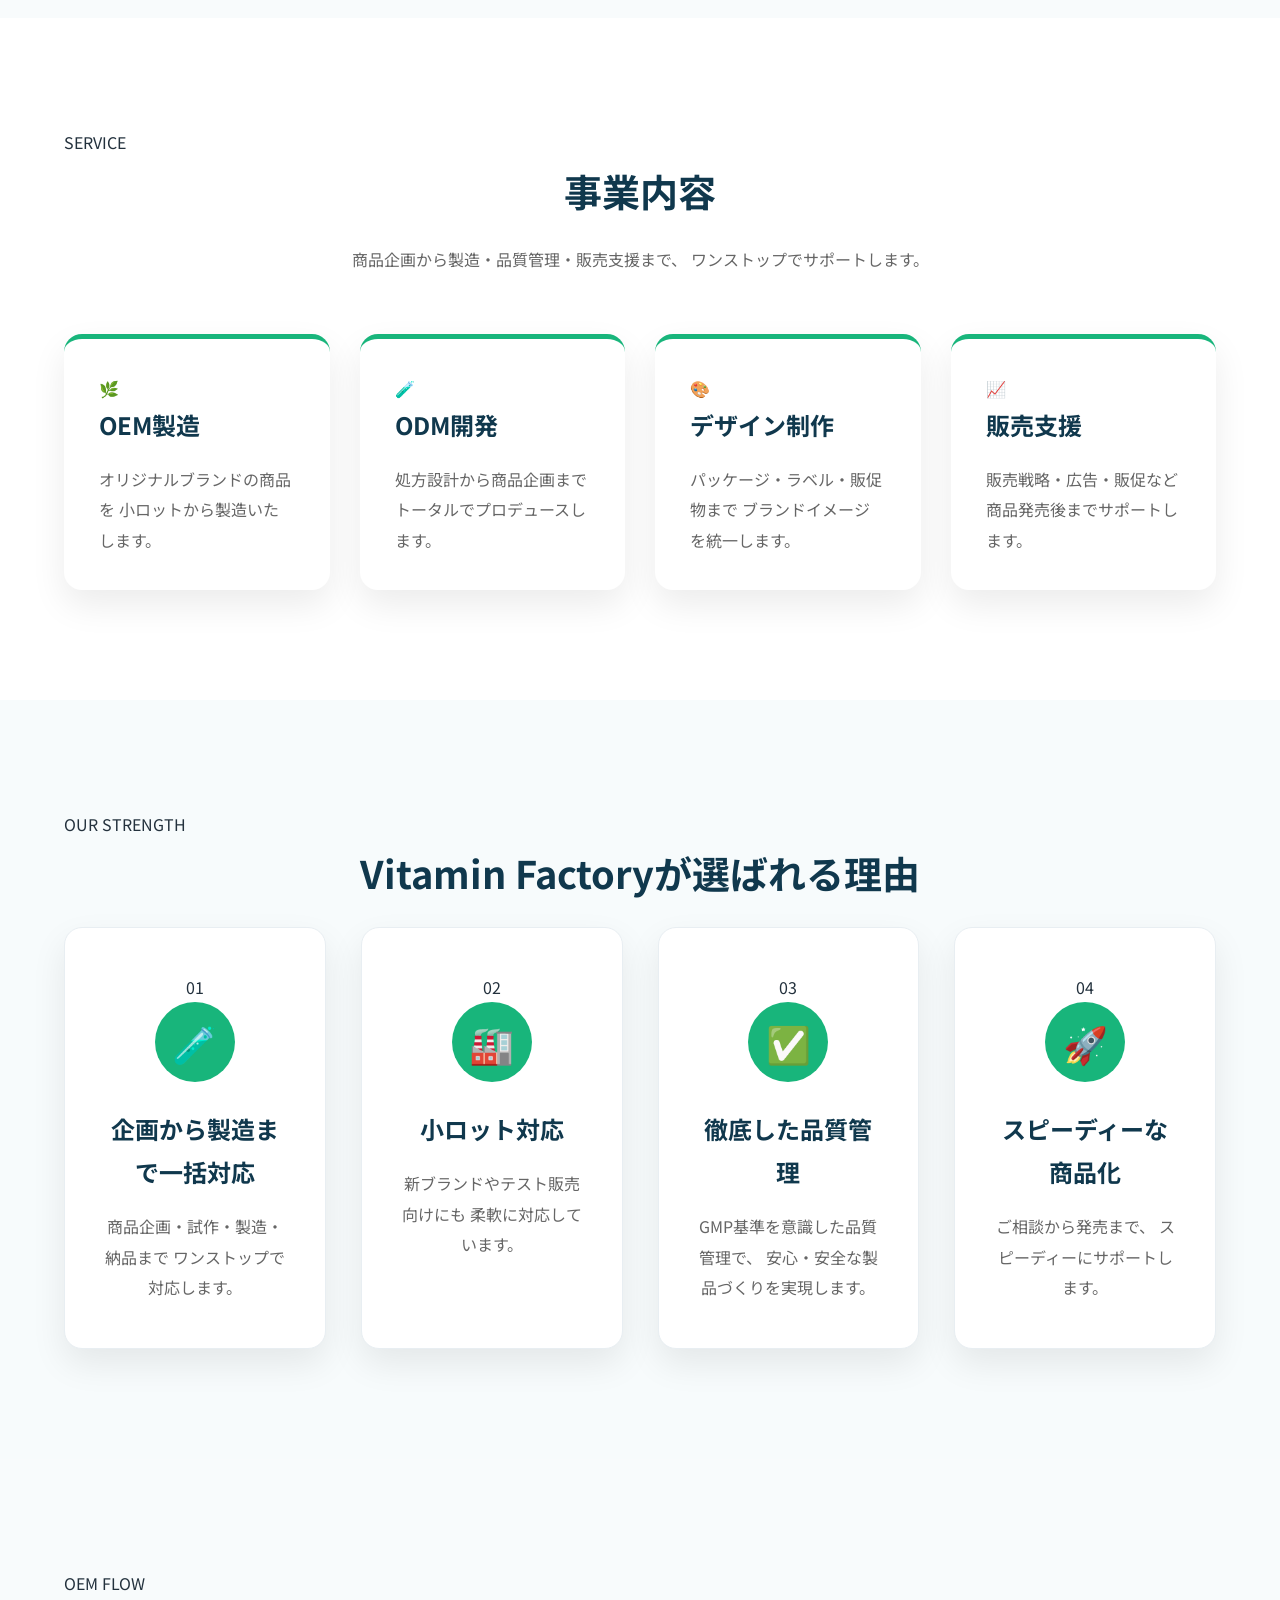
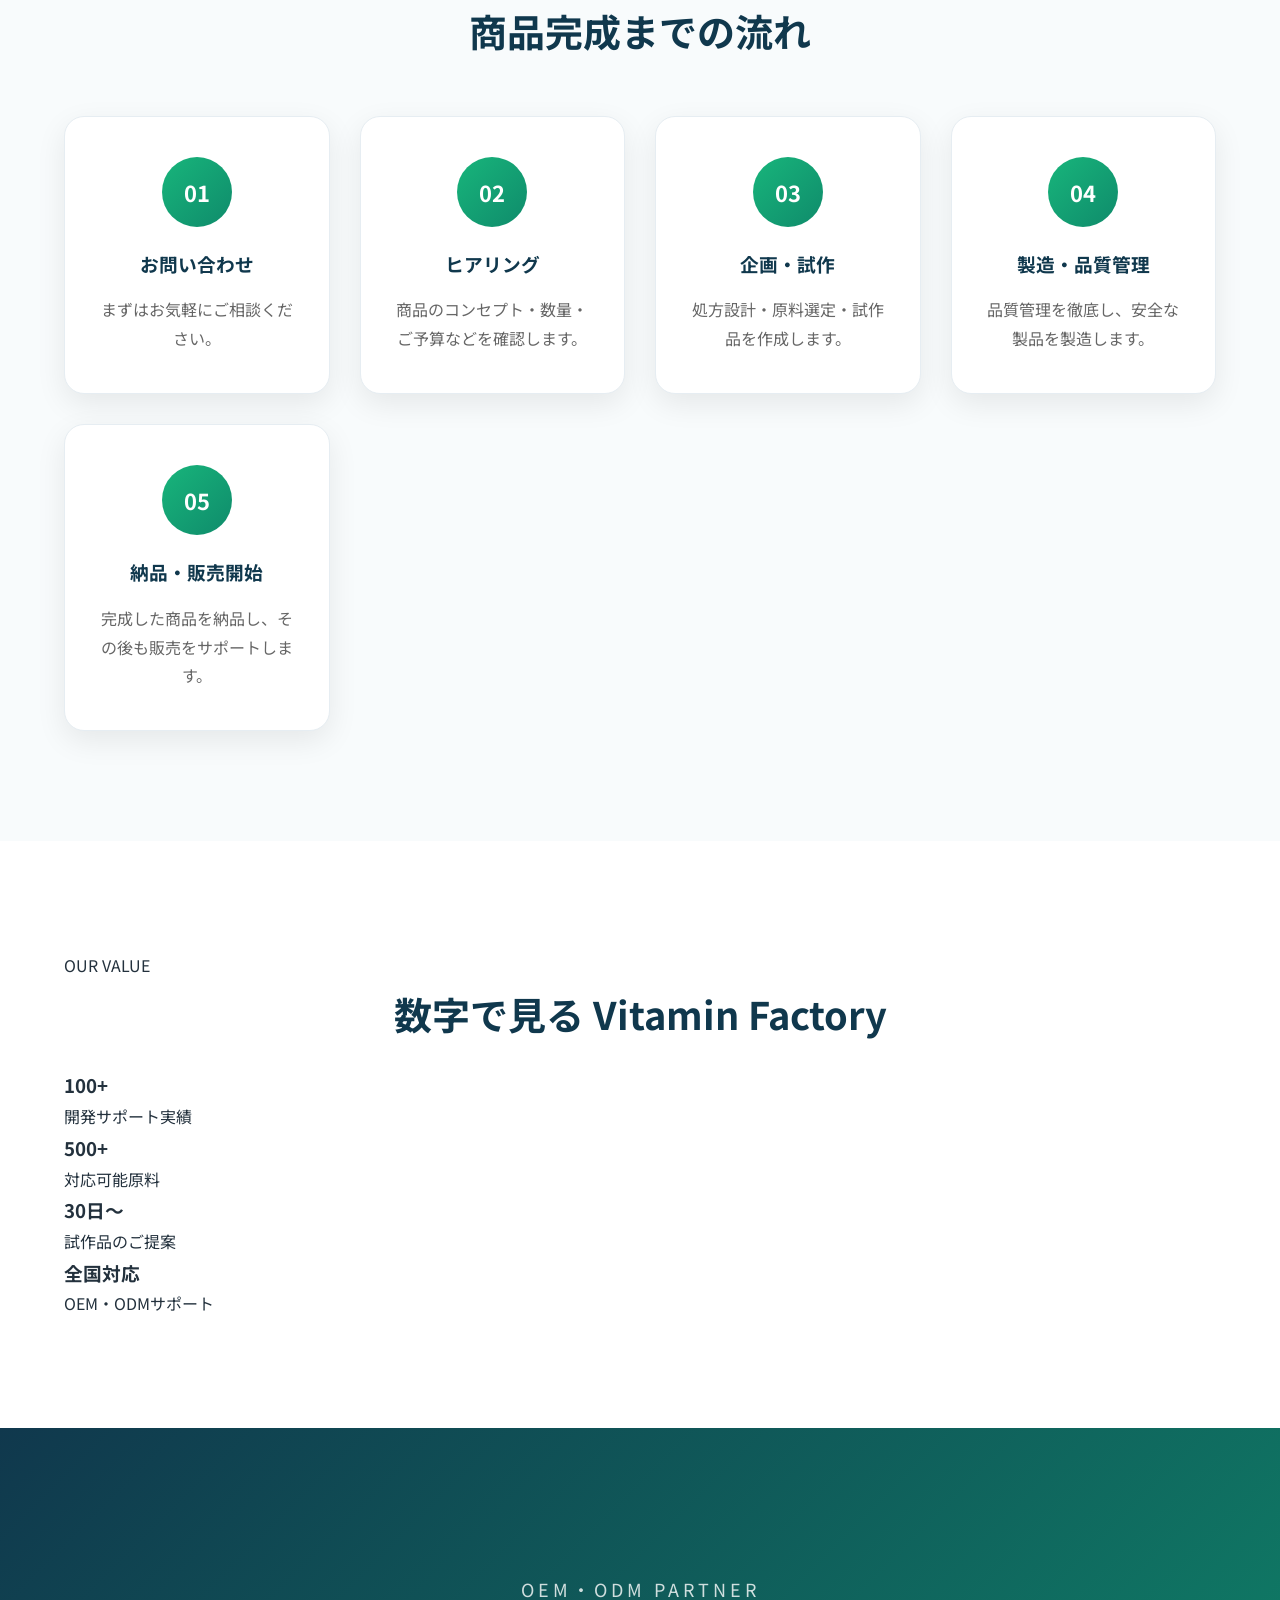
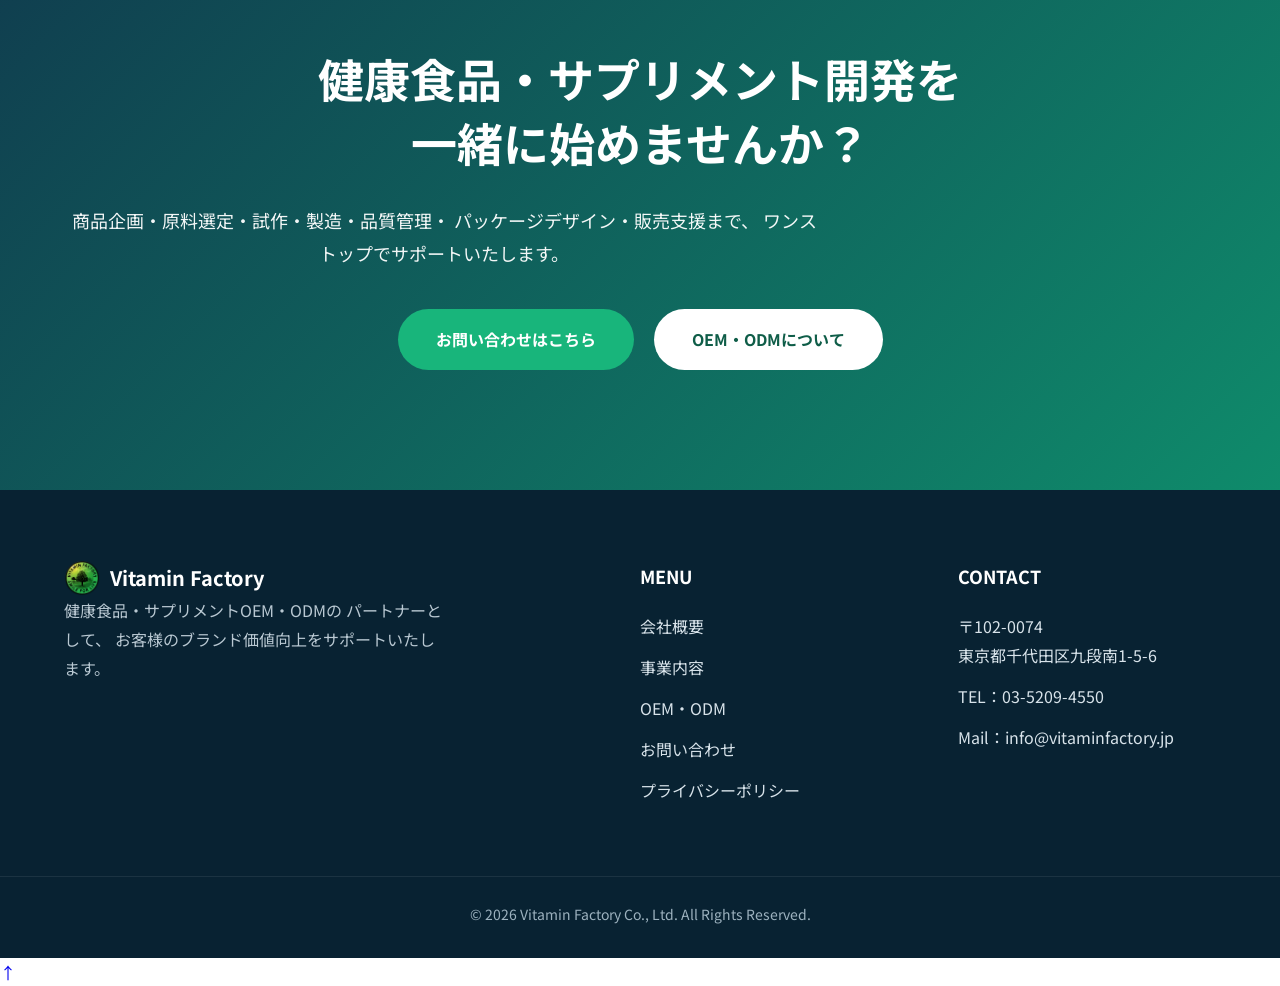
==== commit 32b004ca: "一旦全部作り直したやつ Updated HTML structure and content for the Vitamin Factory website, including meta tags," ====
--- a/index.html
+++ b/index.html
@@ -1,25 +1,42 @@
 <!DOCTYPE html>
 <html lang="ja">
+
 <head>
-    <meta charset="UTF-8">
-    <meta name="viewport" content="width=device-width, initial-scale=1.0">
-
-    <title>株式会社Vitamin Factory | 健康食品・サプリメントOEM・ODM</title>
-
-    <meta name="description" content="株式会社Vitamin Factoryは健康食品・サプリメントOEM・ODMを通じ、お客様のブランドづくりを企画から製造までトータルサポートします。">
-
-    <meta name="keywords" content="OEM,ODM,サプリメント,健康食品,Vitamin Factory">
-
-    <meta property="og:title" content="株式会社Vitamin Factory">
-    <meta property="og:description" content="健康食品・サプリメントOEMメーカー">
-    <meta property="og:type" content="website">
-
-    <link rel="stylesheet" href="css/style.css">
-
-    <link rel="preconnect" href="https://fonts.googleapis.com">
-    <link rel="preconnect" href="https://fonts.gstatic.com" crossorigin>
-
-    <link href="https://fonts.googleapis.com/css2?family=Noto+Sans+JP:wght@300;400;500;700;900&display=swap" rel="stylesheet">
+
+<meta charset="UTF-8">
+<meta name="viewport" content="width=device-width, initial-scale=1.0">
+
+<title>
+株式会社Vitamin Factory | 健康食品・サプリメントOEM・ODM
+</title>
+
+<meta name="description"
+content="株式会社Vitamin Factoryは健康食品・サプリメントOEM・ODMを通じ、お客様のブランドづくりを企画から製造までワンストップでサポートします。">
+
+<meta name="keywords"
+content="健康食品OEM,サプリメントOEM,ODM,受託製造,Vitamin Factory">
+
+<meta property="og:title" content="株式会社Vitamin Factory">
+<meta property="og:description"
+content="健康食品・サプリメントOEMメーカー">
+<meta property="og:type" content="website">
+<meta property="og:image" content="images/ogp.jpg">
+
+<link rel="icon" href="images/favicon.ico">
+
+<link rel="preconnect"
+href="https://fonts.googleapis.com">
+
+<link rel="preconnect"
+href="https://fonts.gstatic.com"
+crossorigin>
+
+<link href="https://fonts.googleapis.com/css2?family=Noto+Sans+JP:wght@300;400;500;700;900&display=swap"
+rel="stylesheet">
+
+<link rel="stylesheet"
+href="css/style.css">
+
 </head>
 
 <body>
@@ -30,11 +47,14 @@
 
 <a href="index.html" class="logo">
 
-<img src="images/VF_logo.png" alt="Vitamin Factory">
+<img src="images/VF_logo.png"
+alt="Vitamin Factory">
 
 <span>Vitamin Factory</span>
 
-</a><nav>
+</a>
+
+<nav>
 
 <ul>
 
@@ -46,91 +66,120 @@
 
 <li><a href="oem.html">OEM・ODM</a></li>
 
-<li><a href="contact.html" class="contact-btn">
-お問い合わせ
-</a></li>
-
-</ul>
-
-</nav>
-
-</div>
-
-</header>
-
-<section class="hero">
-
-
-<div class="hero-overlay">
-
-
-<div class="container">
-
-
-<div class="hero-content">
-
-
-<p class="hero-sub">
-Healthcare & Supplement Manufacturer
-</p>
-
-<h1>
-健康の未来を創造する<br>
-ヘルスケアパートナー
-</h1>
-
-
-<p class="hero-text">
-
-Vitamin Factoryは、
-高品質な健康食品・サプリメントの
-OEM・ODM開発を通じて、
-企業のブランド価値向上を支援します。
-
-</p>
-
-
-
-<div class="hero-buttons">
-
-
-<a href="oem.html" class="btn-green">
-OEM相談はこちら
-</a>
-
-
-<a href="contact.html" class="btn-white">
+<li>
+<a href="contact.html"
+class="contact-btn">
 お問い合わせ
 </a>
-
-</div>
-
-
-</div>
-
-
-</div>
-
-
-</div>
-
+</li>
+
+</ul>
+
+</nav>
+
+</div>
+
+</header>
+
+<section class="hero">
+
+<div class="hero-overlay"></div>
+
+<div class="container">
+
+<div class="hero-content">
+
+<p class="hero-sub">
+
+Healthcare & Supplement Manufacturer
+
+</p>
+
+<h1>
+
+健康の未来を創造する<br>
+
+ヘルスケアパートナー
+
+</h1>
+
+<p class="hero-text">
+
+Vitamin Factoryは、
+
+高品質な健康食品・サプリメントのOEM・ODM開発を通じ、
+
+商品企画から製造、販売支援までを
+
+ワンストップでサポートする
+
+ヘルスケアメーカーです。
+
+</p>
+
+<div class="hero-buttons">
+
+<a href="contact.html"
+class="btn-green">
+
+無料相談はこちら
+
+</a>
+
+<a href="oem.html"
+class="btn-white">
+
+OEM・ODMを見る
+
+</a>
+
+</div>
+
+</div>
+
+</div>
+
+<div class="hero-scroll">
+
+<span>SCROLL</span>
+
+</div>
 
 </section>
+
 <section class="about">
 
 <div class="container">
 
+<div class="section-title">
+
+<p class="section-sub">
+
+ABOUT US
+
+</p>
+
 <h2>
 
-ABOUT US
+健康をもっと身近に。
+
+未来をもっと豊かに。
 
 </h2>
 
+</div>
+
 <p class="section-lead">
 
-私たちは健康食品・サプリメント分野において、
-企画・開発・製造・パッケージ・販売支援まで
-ワンストップで提供するOEMパートナーです。
+株式会社Vitamin Factoryは、
+
+健康食品・サプリメントOEM・ODMメーカーとして、
+
+商品の企画から原料選定、試作、製造、
+
+パッケージデザイン、販売支援まで
+
+トータルでサポートしています。
 
 </p>
 
@@ -138,6 +187,12 @@
 
 <div class="about-card">
 
+<div class="about-icon">
+
+💡
+
+</div>
+
 <h3>
 
 企画提案
@@ -146,7 +201,9 @@
 
 <p>
 
-市場調査から商品コンセプトまでご提案します。
+市場分析から商品コンセプトまで、
+
+ブランド価値を高めるご提案を行います。
 
 </p>
 
@@ -154,15 +211,23 @@
 
 <div class="about-card">
 
+<div class="about-icon">
+
+🧪
+
+</div>
+
 <h3>
 
-OEM製造
+OEM・ODM
 
 </h3>
 
 <p>
 
-国内基準に基づいた高品質な製造体制。
+豊富な処方実績をもとに、
+
+オリジナル商品の開発をサポートします。
 
 </p>
 
@@ -170,6 +235,12 @@
 
 <div class="about-card">
 
+<div class="about-icon">
+
+✅
+
+</div>
+
 <h3>
 
 品質管理
@@ -178,7 +249,9 @@
 
 <p>
 
-安全性・品質を第一に徹底管理します。
+安心・安全を第一に、
+
+徹底した品質管理体制で製造しています。
 
 </p>
 
@@ -186,6 +259,12 @@
 
 <div class="about-card">
 
+<div class="about-icon">
+
+🚀
+
+</div>
+
 <h3>
 
 販売支援
@@ -194,7 +273,9 @@
 
 <p>
 
-販促資料やパッケージデザインまでサポート。
+パッケージデザインから販促まで、
+
+販売開始後もしっかりサポートします。
 
 </p>
 
@@ -205,178 +286,217 @@
 </div>
 
 </section>
+<!-- ==========================
+SERVICE
+========================== -->
 
 <section class="service">
-<div class="container">
-
-<h2>
-
-SERVICE
-
-</h2>
-
-<div class="service-grid">
-
-<div class="service-box">
-
-<h3>
-
-OEM
-
-</h3>
-
-<p>
-
-オリジナルブランドの
-健康食品・サプリメント製造
-
-</p>
-
-</div>
-
-<div class="service-box">
-
-<h3>
-
-ODM
-
-</h3>
-
-<p>
-
-商品企画から
-トータルプロデュース
-
-</p>
-
-</div>
-
-<div class="service-box">
-
-<h3>
-
-Package Design
-
-</h3>
-
-<p>
-
-ラベル・パッケージデザイン制作
-
-</p>
-
-</div>
-
-<div class="service-box">
-
-<h3>
-
-Marketing
-
-</h3>
-
-<p>
-
-販売戦略・販促サポート
-
-</p>
-
-</div>
-
-</div>
-
-</div>
+
+    <div class="container">
+
+        <div class="section-title">
+
+            <p class="section-sub">SERVICE</p>
+
+            <h2>事業内容</h2>
+
+        </div>
+
+        <p class="section-lead">
+            商品企画から製造・品質管理・販売支援まで、
+            ワンストップでサポートします。
+        </p>
+
+        <div class="service-grid">
+
+            <div class="service-box">
+
+                <div class="service-icon">🌿</div>
+
+                <h3>OEM製造</h3>
+
+                <p>
+                    オリジナルブランドの商品を
+                    小ロットから製造いたします。
+                </p>
+
+            </div>
+
+            <div class="service-box">
+
+                <div class="service-icon">🧪</div>
+
+                <h3>ODM開発</h3>
+
+                <p>
+                    処方設計から商品企画まで
+                    トータルでプロデュースします。
+                </p>
+
+            </div>
+
+            <div class="service-box">
+
+                <div class="service-icon">🎨</div>
+
+                <h3>デザイン制作</h3>
+
+                <p>
+                    パッケージ・ラベル・販促物まで
+                    ブランドイメージを統一します。
+                </p>
+
+            </div>
+
+            <div class="service-box">
+
+                <div class="service-icon">📈</div>
+
+                <h3>販売支援</h3>
+
+                <p>
+                    販売戦略・広告・販促など
+                    商品発売後までサポートします。
+                </p>
+
+            </div>
+
+        </div>
+
+    </div>
 
 </section>
+
+<!-- ==========================
+STRENGTH
+========================== -->
+
 <section class="strength">
 
-<div class="container">
-
-<h2>
-
-STRENGTH
-
-</h2>
-
-<p class="section-lead">
-
-Vitamin Factoryが選ばれる理由
-
-</p>
-
-<div class="strength-grid">
-
-<div class="strength-card">
-
-
-<div class="strength-grid">
-
-    <div class="strength-card">
-        <div class="strength-icon">🧪</div>
-        <h3>企画から製造まで一括対応</h3>
-        <p>企画立案・原料選定・試作・製造・納品までワンストップで対応します。</p>
+    <div class="container">
+
+        <div class="section-title">
+
+            <p class="section-sub">OUR STRENGTH</p>
+
+            <h2>Vitamin Factoryが選ばれる理由</h2>
+
+        </div>
+
+        <div class="strength-grid">
+
+            <div class="strength-card">
+
+                <div class="strength-number">01</div>
+
+                <div class="strength-icon">🧪</div>
+
+                <h3>企画から製造まで一括対応</h3>
+
+                <p>
+                    商品企画・試作・製造・納品まで
+                    ワンストップで対応します。
+                </p>
+
+            </div>
+
+            <div class="strength-card">
+
+                <div class="strength-number">02</div>
+
+                <div class="strength-icon">🏭</div>
+
+                <h3>小ロット対応</h3>
+
+                <p>
+                    新ブランドやテスト販売向けにも
+                    柔軟に対応しています。
+                </p>
+
+            </div>
+
+            <div class="strength-card">
+
+                <div class="strength-number">03</div>
+
+                <div class="strength-icon">✅</div>
+
+                <h3>徹底した品質管理</h3>
+
+                <p>
+                    GMP基準を意識した品質管理で、
+                    安心・安全な製品づくりを実現します。
+                </p>
+
+            </div>
+
+            <div class="strength-card">
+
+                <div class="strength-number">04</div>
+
+                <div class="strength-icon">🚀</div>
+
+                <h3>スピーディーな商品化</h3>
+
+                <p>
+                    ご相談から発売まで、
+                    スピーディーにサポートします。
+                </p>
+
+            </div>
+
+        </div>
+
     </div>
 
-    <div class="strength-card">
-        <div class="strength-icon">🏭</div>
-        <h3>小ロットにも対応</h3>
-        <p>スタートアップ企業や新商品のテスト販売にも柔軟に対応します。</p>
-    </div>
-
-    <div class="strength-card">
-        <div class="strength-icon">✅</div>
-        <h3>品質第一</h3>
-        <p>安心・安全な製品づくりを徹底し、品質管理を最優先しています。</p>
-    </div>
-
-    <div class="strength-card">
-        <div class="strength-icon">🚀</div>
-        <h3>スピーディーな開発</h3>
-        <p>ご相談から商品化までスムーズなプロジェクト進行を実現します。</p>
-    </div>
-
-</div></section>
+</section>
+
+<!-- ==========================
+OEM FLOW
+========================== -->
 
 <section class="flow">
 
     <div class="container">
 
-        <h2>OEM FLOW</h2>
-
-        <p class="section-lead">
-            お問い合わせから商品完成まで、一貫したサポートをご提供します。
-        </p>
+        <div class="section-title">
+
+            <p class="section-sub">OEM FLOW</p>
+
+            <h2>商品完成までの流れ</h2>
+
+        </div>
 
         <div class="flow-list">
 
             <div class="flow-item">
                 <div class="number">01</div>
                 <h3>お問い合わせ</h3>
-                <p>まずはご希望の商品やブランドについてお気軽にご相談ください。</p>
+                <p>まずはお気軽にご相談ください。</p>
             </div>
 
             <div class="flow-item">
                 <div class="number">02</div>
                 <h3>ヒアリング</h3>
-                <p>販売ターゲット・コンセプト・ご予算などを詳しくお伺いします。</p>
+                <p>商品のコンセプト・数量・ご予算などを確認します。</p>
             </div>
 
             <div class="flow-item">
                 <div class="number">03</div>
                 <h3>企画・試作</h3>
-                <p>最適な原料・処方・剤形をご提案し、試作品を作成します。</p>
+                <p>処方設計・原料選定・試作品を作成します。</p>
             </div>
 
             <div class="flow-item">
                 <div class="number">04</div>
                 <h3>製造・品質管理</h3>
-                <p>厳格な品質管理体制のもと、安心・安全な製品を製造します。</p>
+                <p>品質管理を徹底し、安全な製品を製造します。</p>
             </div>
 
             <div class="flow-item">
                 <div class="number">05</div>
-                <h3>納品・販売支援</h3>
-                <p>完成した商品を納品し、販売開始後のサポートまで対応します。</p>
+                <h3>納品・販売開始</h3>
+                <p>完成した商品を納品し、その後も販売をサポートします。</p>
             </div>
 
         </div>
@@ -384,33 +504,104 @@
     </div>
 
 </section>
+<!-- ==========================
+STATISTICS
+========================== -->
+
+<section class="statistics">
+
+    <div class="container">
+
+        <div class="section-title">
+
+            <p class="section-sub">OUR VALUE</p>
+
+            <h2>数字で見る Vitamin Factory</h2>
+
+        </div>
+
+        <div class="stats-grid">
+
+            <div class="stat-card">
+
+                <h3>100+</h3>
+
+                <p>開発サポート実績</p>
+
+            </div>
+
+            <div class="stat-card">
+
+                <h3>500+</h3>
+
+                <p>対応可能原料</p>
+
+            </div>
+
+            <div class="stat-card">
+
+                <h3>30日〜</h3>
+
+                <p>試作品のご提案</p>
+
+            </div>
+
+            <div class="stat-card">
+
+                <h3>全国対応</h3>
+
+                <p>OEM・ODMサポート</p>
+
+            </div>
+
+        </div>
+
+    </div>
+
+</section>
+
+<!-- ==========================
+CALL TO ACTION
+========================== -->
+
 <section class="cta">
 
     <div class="container">
 
         <p class="cta-subtitle">
+
             OEM・ODM PARTNER
+
         </p>
 
         <h2>
+
             健康食品・サプリメント開発を<br>
+
             一緒に始めませんか？
+
         </h2>
 
         <p class="cta-text">
-            商品企画から処方設計・製造・パッケージ・販売支援まで、<br>
-            Vitamin Factoryがワンストップでサポートします。<br>
-            ご相談・お見積りは無料です。
+
+            商品企画・原料選定・試作・製造・品質管理・
+            パッケージデザイン・販売支援まで、
+            ワンストップでサポートいたします。
+
         </p>
 
         <div class="cta-buttons">
 
             <a href="contact.html" class="btn-green">
+
                 お問い合わせはこちら
+
             </a>
 
             <a href="oem.html" class="btn-white">
-                OEM・ODMを見る
+
+                OEM・ODMについて
+
             </a>
 
         </div>
@@ -418,6 +609,11 @@
     </div>
 
 </section>
+
+<!-- ==========================
+FOOTER
+========================== -->
+
 <footer>
 
     <div class="container footer-grid">
@@ -433,9 +629,11 @@
             </a>
 
             <p class="footer-message">
+
                 健康食品・サプリメントOEM・ODMの
-                パートナーとして、お客様のブランド価値向上を
-                サポートいたします。
+                パートナーとして、
+                お客様のブランド価値向上をサポートいたします。
+
             </p>
 
         </div>
@@ -465,13 +663,24 @@
             <h4>CONTACT</h4>
 
             <p>
+
                 〒102-0074<br>
+
                 東京都千代田区九段南1-5-6
+
             </p>
 
-            <p>TEL：03-5209-4550</p>
-
-            <p>Mail：info@vitaminfactory.jp</p>
+            <p>
+
+                TEL：03-5209-4550
+
+            </p>
+
+            <p>
+
+                Mail：info@vitaminfactory.jp
+
+            </p>
 
         </div>
 
@@ -479,13 +688,21 @@
 
     <div class="copyright">
 
-        <p>
-            © 2026 Vitamin Factory Co., Ltd. All Rights Reserved.
-        </p>
+        © 2026 Vitamin Factory Co., Ltd.
+        All Rights Reserved.
 
     </div>
 
 </footer>
+
+<!-- Back to Top -->
+
+<a href="#" id="page-top">
+
+↑
+
+</a>
+
 <script src="js/main.js"></script>
 
 </body>
--- a/css/style.css
+++ b/css/style.css
@@ -1029,19 +1029,19 @@
    Footer Logo Fix
 ===================================== */
 
-.footer-company .logo{
+.footer-logo{
     display:flex;
     align-items:center;
     gap:10px;
     justify-content:flex-start;
 }
 
-.footer-company .logo img{
+.footer-logo img{
     width:36px;
     height:auto;
 }
 
-.footer-company .logo span{
+.footer-logo span{
     font-size:20px;
     font-weight:700;
     color:#ffffff;
@@ -1049,7 +1049,7 @@
 
 @media(max-width:900px){
 
-.footer-company .logo{
+.footer-logo{
     justify-content:center;
 }
 
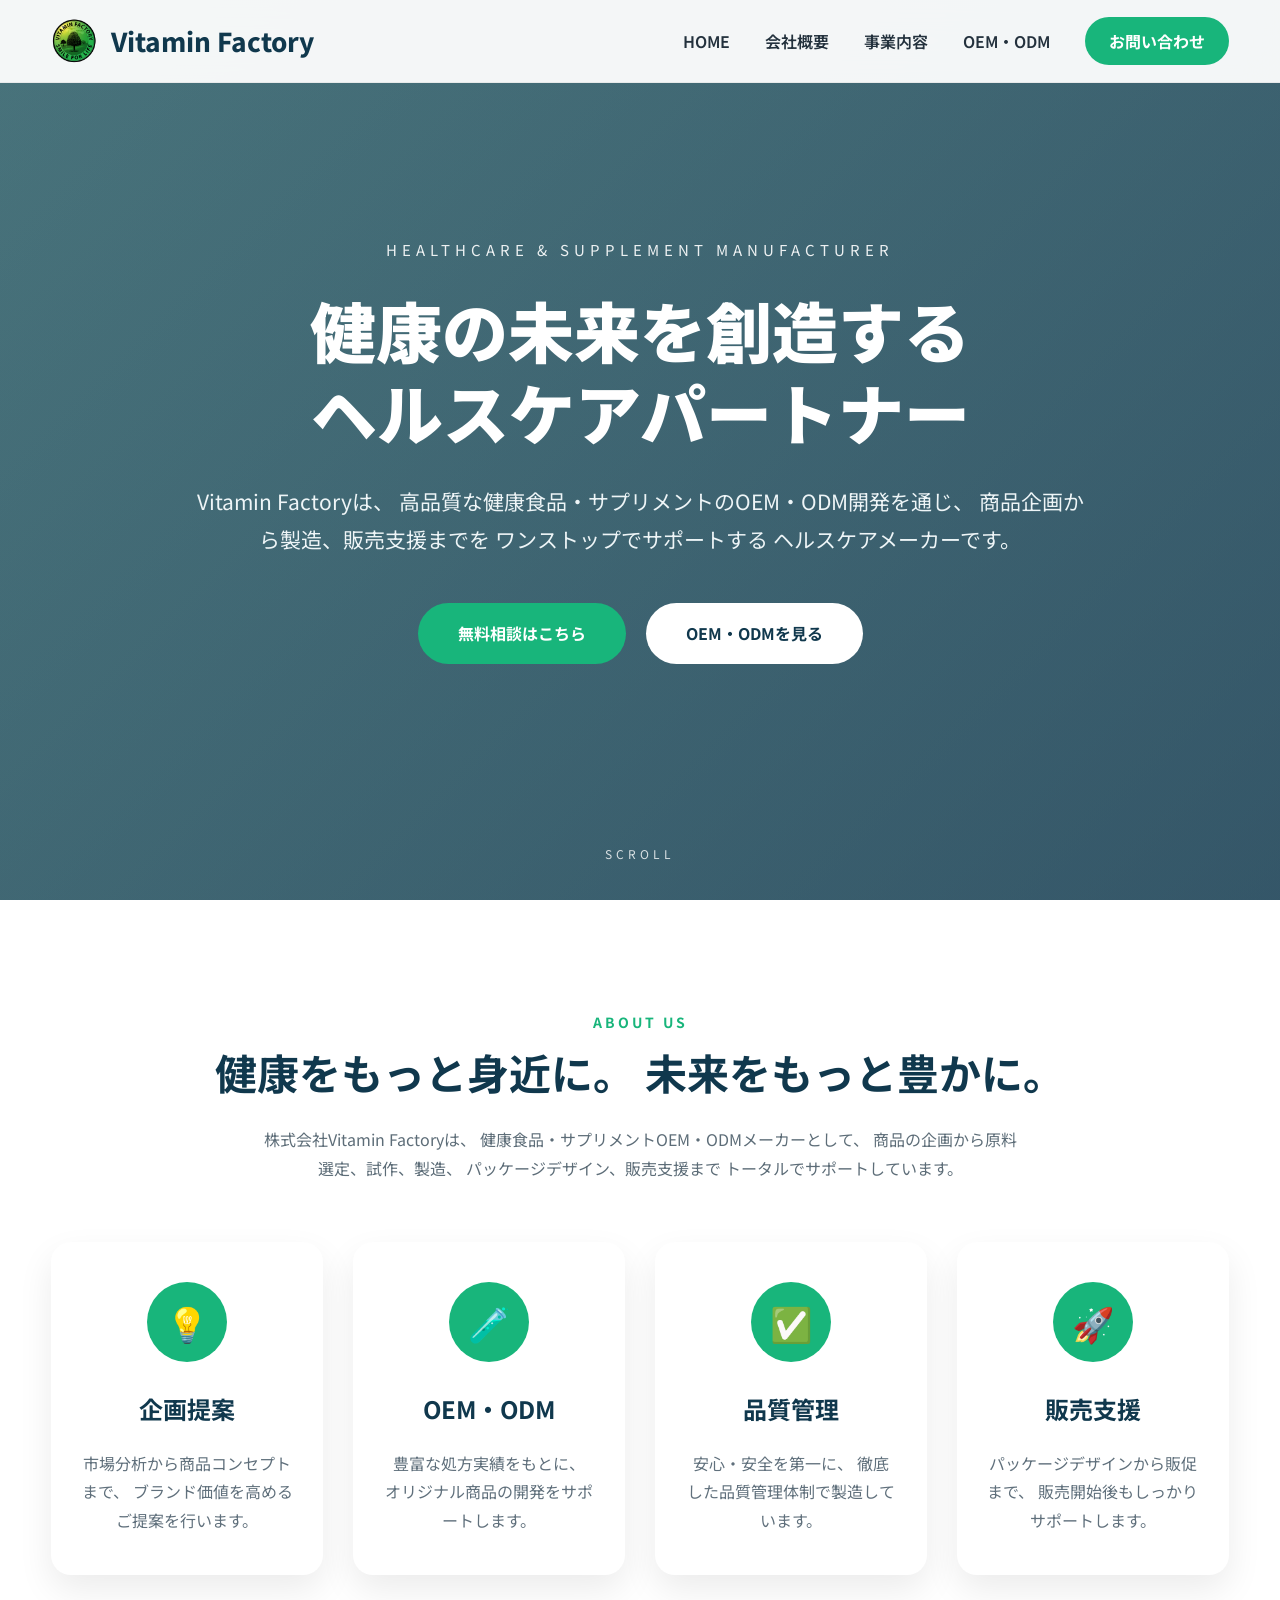
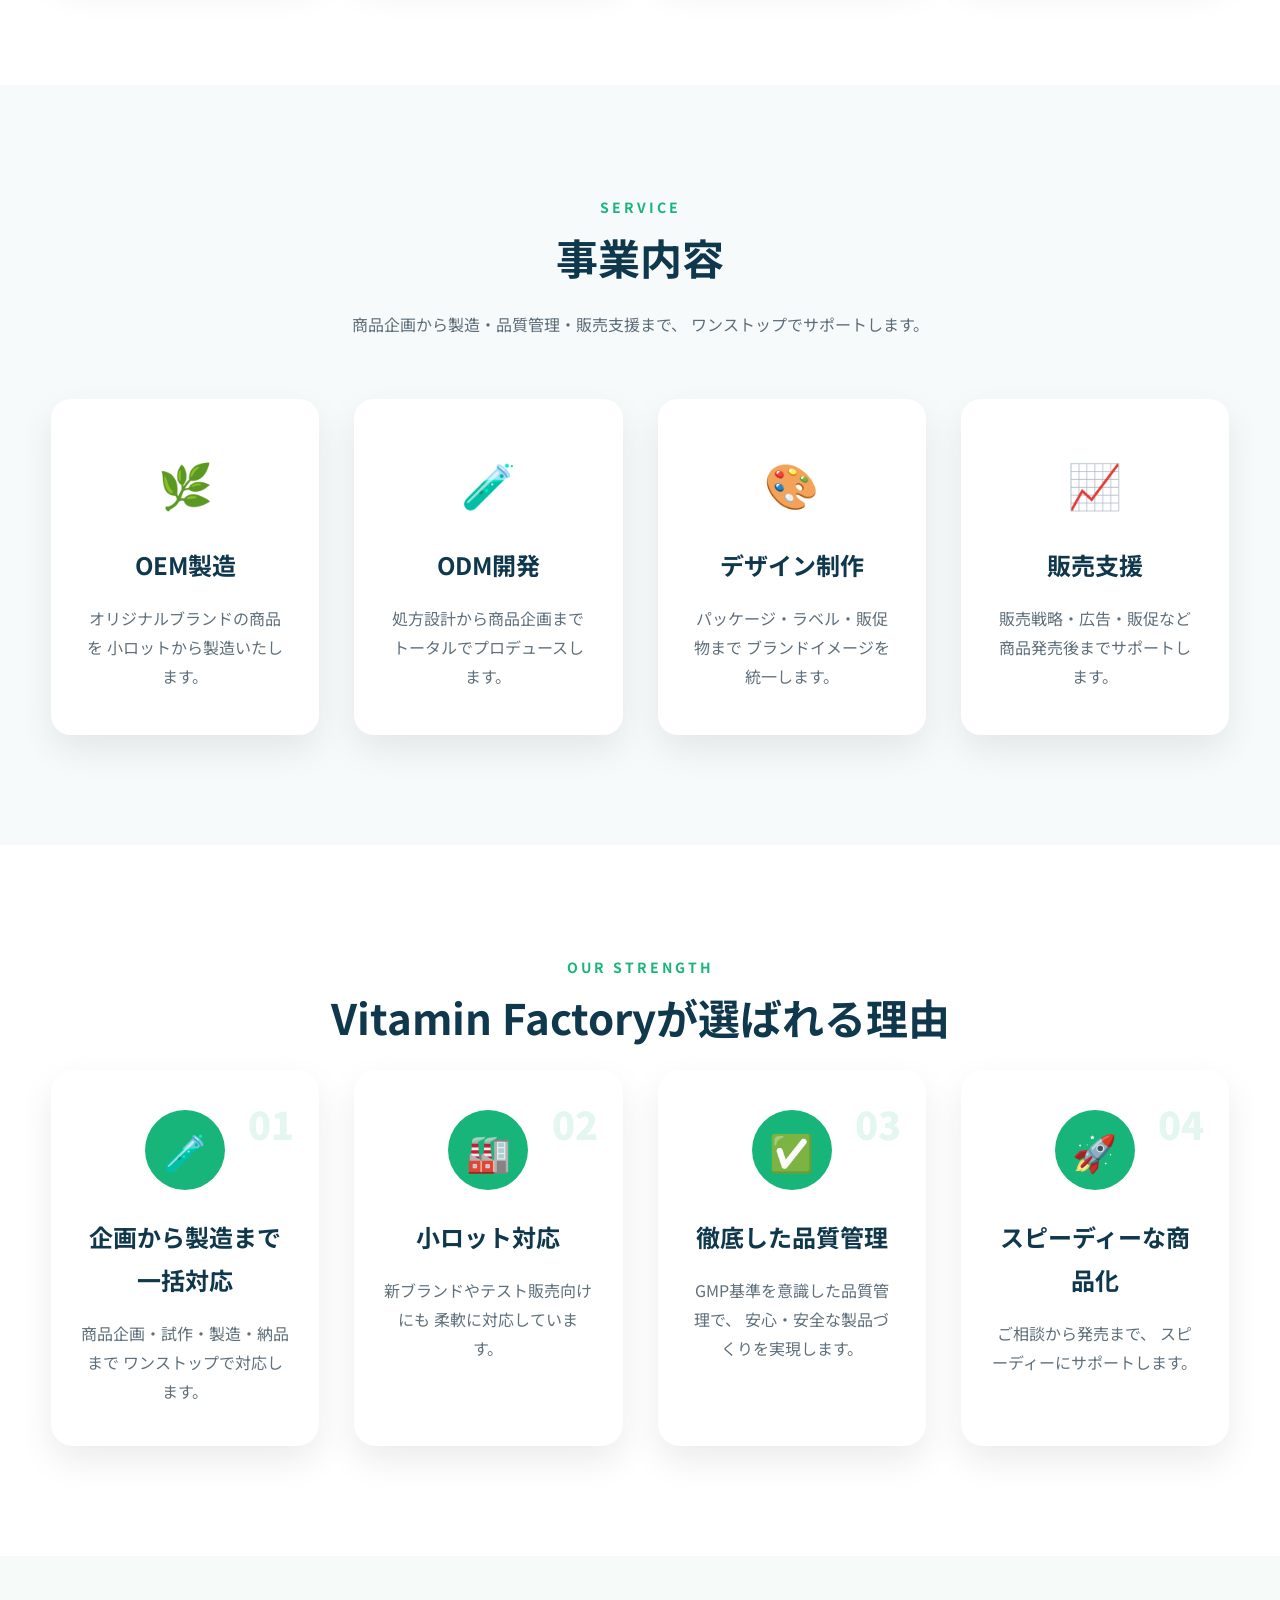
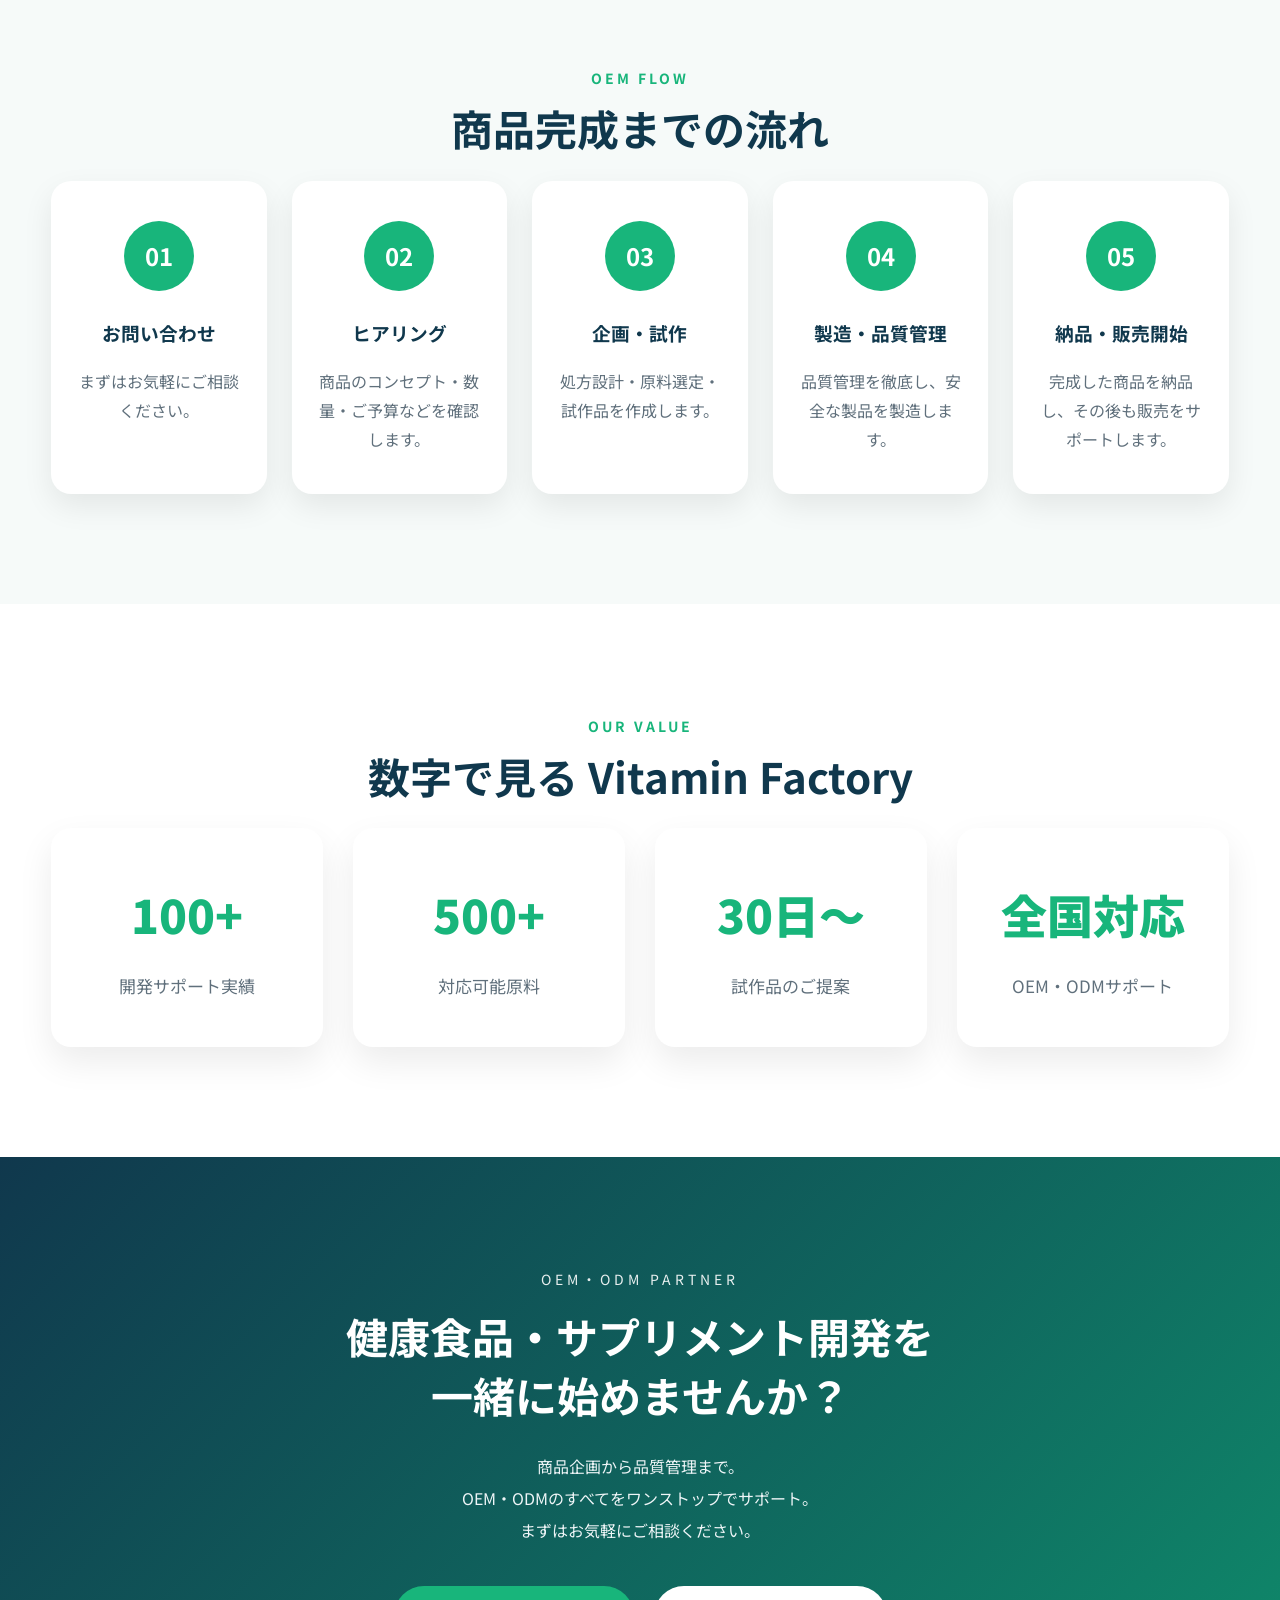
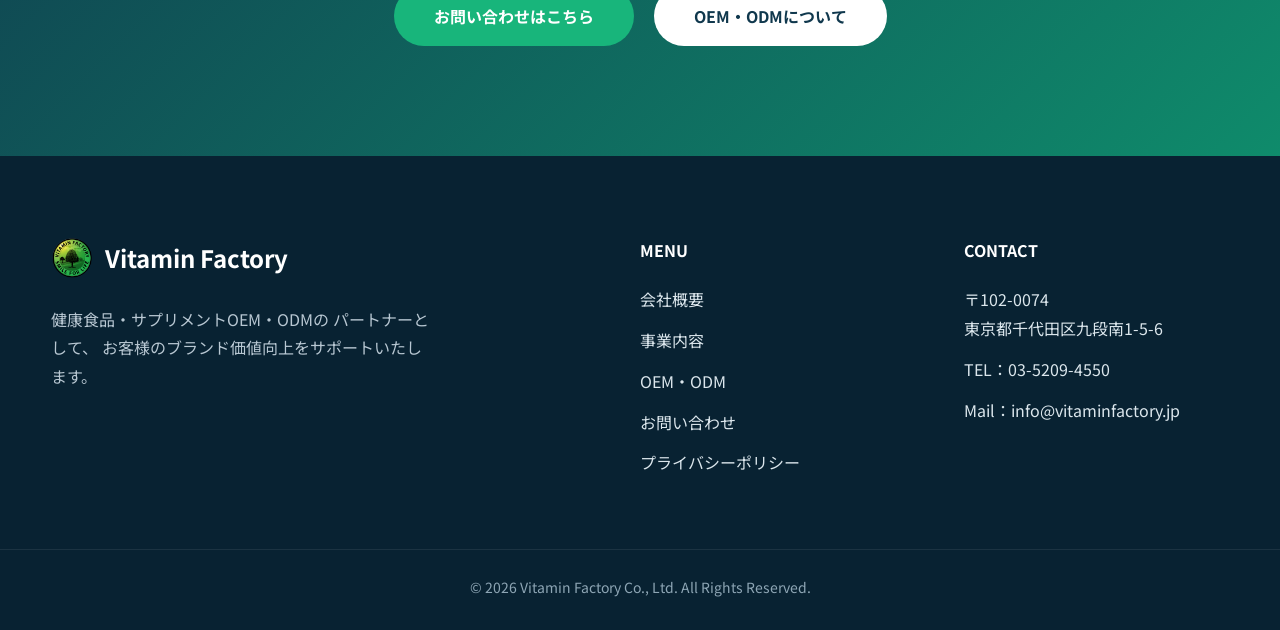
==== commit b43e97c2: "Fix HTML formatting and restore original content" ====
--- a/index.html
+++ b/index.html
@@ -583,13 +583,10 @@
         </h2>
 
         <p class="cta-text">
-
-            商品企画・原料選定・試作・製造・品質管理・
-            パッケージデザイン・販売支援まで、
-            ワンストップでサポートいたします。
-
-        </p>
-
+商品企画から品質管理まで。<br>
+OEM・ODMのすべてをワンストップでサポート。<br>
+まずはお気軽にご相談ください。
+</p>
         <div class="cta-buttons">
 
             <a href="contact.html" class="btn-green">
--- a/css/style.css
+++ b/css/style.css
@@ -1,7 +1,10 @@
 /* =====================================
    Vitamin Factory
    style.css
+   Part1
 ===================================== */
+
+/* ---------- Reset ---------- */
 
 *{
     margin:0;
@@ -14,332 +17,835 @@
 }
 
 body{
+
     font-family:"Noto Sans JP",sans-serif;
+
+    color:#24323d;
+
+    background:#ffffff;
+
+    line-height:1.8;
+
+    overflow-x:hidden;
+
+}
+
+img{
+
+    display:block;
+
+    max-width:100%;
+
+    height:auto;
+
+}
+
+a{
+
+    text-decoration:none;
+
+    transition:.3s;
+
+}
+
+ul{
+
+    list-style:none;
+
+}
+
+.container{
+
+    width:min(92%,1200px);
+
+    margin:auto;
+
+}
+
+/* ---------- Common ---------- */
+
+section{
+
+    padding:110px 0;
+
+}
+
+.section-title{
+
+    text-align:center;
+
+    margin-bottom:25px;
+
+}
+
+.section-sub{
+
+    color:#18b57b;
+
+    letter-spacing:3px;
+
+    font-weight:700;
+
+    font-size:14px;
+
+    text-transform:uppercase;
+
+    margin-bottom:10px;
+
+}
+
+section h2{
+
+    font-size:42px;
+
+    color:#10384d;
+
+    line-height:1.3;
+
+}
+
+.section-lead{
+
+    max-width:760px;
+
+    margin:0 auto 60px;
+
+    text-align:center;
+
+    color:#5d6d78;
+
+}
+
+/* ---------- Header ---------- */
+
+header{
+
+    position:fixed;
+
+    top:0;
+
+    left:0;
+
+    width:100%;
+
+    z-index:999;
+
+    background:rgba(255,255,255,.94);
+
+    backdrop-filter:blur(16px);
+
+    border-bottom:1px solid rgba(0,0,0,.05);
+
+}
+
+header .container{
+
+    display:flex;
+
+    justify-content:space-between;
+
+    align-items:center;
+
+    height:82px;
+
+}
+
+/* ---------- Logo ---------- */
+
+.logo{
+
+    display:flex;
+
+    align-items:center;
+
+    gap:14px;
+
+    color:#10384d;
+
+    font-weight:800;
+
+    font-size:26px;
+
+}
+
+.logo img{
+
+    width:46px;
+
+    height:46px;
+
+    object-fit:contain;
+
+}
+
+.logo span{
+
+    white-space:nowrap;
+
+}
+
+/* ---------- Navigation ---------- */
+
+nav ul{
+
+    display:flex;
+
+    align-items:center;
+
+    gap:35px;
+
+}
+
+nav a{
+
     color:#23313d;
+
+    font-weight:600;
+
+}
+
+nav a:hover{
+
+    color:#18b57b;
+
+}
+
+.contact-btn{
+
+    background:#18b57b;
+
+    color:#fff;
+
+    padding:12px 24px;
+
+    border-radius:40px;
+
+    font-weight:700;
+
+}
+
+.contact-btn:hover{
+
+    background:#10996a;
+
+}
+
+/* ---------- Hero ---------- */
+
+.hero{
+
+    position:relative;
+
+    min-height:100vh;
+
+    display:flex;
+
+    justify-content:center;
+
+    align-items:center;
+
+    overflow:hidden;
+
+    color:#fff;
+
+    text-align:center;
+
+    background:
+    linear-gradient(
+    rgba(16,56,77,.72),
+    rgba(16,56,77,.72)
+    ),
+    url("../images/hero.jpg")
+    center center/cover no-repeat;
+
+}
+
+.hero-overlay{
+
+    position:absolute;
+
+    inset:0;
+
+    background:linear-gradient(
+    135deg,
+    rgba(15,139,107,.15),
+    rgba(16,56,77,.45)
+    );
+
+}
+
+.hero .container{
+
+    position:relative;
+
+    z-index:2;
+
+}
+
+.hero-content{
+
+    max-width:900px;
+
+    margin:auto;
+
+}
+
+.hero-sub{
+
+    font-size:15px;
+
+    letter-spacing:5px;
+
+    text-transform:uppercase;
+
+    margin-bottom:25px;
+
+    opacity:.9;
+
+}
+
+.hero h1{
+
+    font-size:66px;
+
+    line-height:1.25;
+
+    margin-bottom:30px;
+
+    font-weight:900;
+
+}
+
+.hero-text{
+
+    font-size:21px;
+
+    color:#eef5f7;
+
+    margin-bottom:45px;
+
+}
+
+.hero-buttons{
+
+    display:flex;
+
+    justify-content:center;
+
+    gap:20px;
+
+    flex-wrap:wrap;
+
+}
+
+/* ---------- Buttons ---------- */
+
+.btn-green{
+
+    background:#18b57b;
+
+    color:#fff;
+
+    padding:16px 40px;
+
+    border-radius:50px;
+
+    font-weight:700;
+
+}
+
+.btn-green:hover{
+
+    transform:translateY(-4px);
+
+}
+
+.btn-white{
+
+    background:#fff;
+
+    color:#10384d;
+
+    padding:16px 40px;
+
+    border-radius:50px;
+
+    font-weight:700;
+
+}
+
+.btn-white:hover{
+
+    transform:translateY(-4px);
+
+}
+
+/* ---------- Hero Scroll ---------- */
+
+.hero-scroll{
+
+    position:absolute;
+
+    bottom:35px;
+
+    left:50%;
+
+    transform:translateX(-50%);
+
+    font-size:12px;
+
+    letter-spacing:4px;
+
+    opacity:.8;
+
+}
+/* =====================================
+   About
+===================================== */
+
+.about{
     background:#ffffff;
-    line-height:1.8;
-}
-
-img{
-    max-width:100%;
-    display:block;
-}
-
-a{
-    text-decoration:none;
-    transition:.3s;
-}
-
-ul{
-    list-style:none;
-}
-
-.container{
-    width:90%;
-    max-width:1200px;
-    margin:auto;
-}
-
-/* ==========================
-   Header
-========================== */
-
-header{
-    position:fixed;
-    top:0;
-    left:0;
-    width:100%;
-    background:rgba(255,255,255,.95);
-    backdrop-filter:blur(12px);
-    z-index:999;
-    border-bottom:1px solid #eee;
-}
-
-header .container{
+}
+
+.about-grid{
+    display:grid;
+    grid-template-columns:repeat(auto-fit,minmax(260px,1fr));
+    gap:30px;
+}
+
+.about-card{
+
+    background:#fff;
+
+    border-radius:20px;
+
+    padding:40px 30px;
+
+    text-align:center;
+
+    box-shadow:0 15px 35px rgba(0,0,0,.08);
+
+    transition:.35s;
+
+}
+
+.about-card:hover{
+
+    transform:translateY(-10px);
+
+    box-shadow:0 25px 45px rgba(0,0,0,.12);
+
+}
+
+.about-icon{
+
+    width:80px;
+
+    height:80px;
+
+    border-radius:50%;
+
+    background:#18b57b;
+
+    color:#fff;
+
+    font-size:34px;
+
     display:flex;
-    justify-content:space-between;
+
+    justify-content:center;
+
     align-items:center;
-    padding:18px 0;
-}
-
-/* Header Logo */
-
-header .logo{
+
+    margin:0 auto 25px;
+
+}
+
+.about-card h3{
+
+    color:#10384d;
+
+    margin-bottom:18px;
+
+    font-size:24px;
+
+}
+
+.about-card p{
+
+    color:#60707c;
+
+}
+
+/* =====================================
+   Service
+===================================== */
+
+.service{
+
+    background:#f7fafb;
+
+}
+
+.service-grid{
+
+    display:grid;
+
+    grid-template-columns:repeat(auto-fit,minmax(260px,1fr));
+
+    gap:35px;
+
+}
+
+.service-box{
+
+    background:#fff;
+
+    border-radius:20px;
+
+    padding:45px 35px;
+
+    text-align:center;
+
+    box-shadow:0 15px 35px rgba(0,0,0,.08);
+
+    transition:.35s;
+
+}
+
+.service-box:hover{
+
+    transform:translateY(-10px);
+
+}
+
+.service-icon{
+
+    font-size:44px;
+
+    margin-bottom:20px;
+
+}
+
+.service-box h3{
+
+    color:#10384d;
+
+    margin-bottom:18px;
+
+    font-size:24px;
+
+}
+
+.service-box p{
+
+    color:#60707c;
+
+}
+
+/* =====================================
+   Strength
+===================================== */
+
+.strength{
+
+    background:#ffffff;
+
+}
+
+.strength-grid{
+
+    display:grid;
+
+    grid-template-columns:repeat(auto-fit,minmax(260px,1fr));
+
+    gap:35px;
+
+}
+
+.strength-card{
+
+    position:relative;
+
+    background:#fff;
+
+    border-radius:22px;
+
+    padding:40px 30px;
+
+    text-align:center;
+
+    box-shadow:0 15px 35px rgba(0,0,0,.08);
+
+    transition:.35s;
+
+}
+
+.strength-card:hover{
+
+    transform:translateY(-10px);
+
+    box-shadow:0 25px 50px rgba(0,0,0,.12);
+
+}
+
+.strength-number{
+
+    position:absolute;
+
+    top:20px;
+
+    right:25px;
+
+    font-size:38px;
+
+    font-weight:900;
+
+    color:rgba(24,181,123,.12);
+
+}
+
+.strength-icon{
+
+    width:80px;
+
+    height:80px;
+
+    border-radius:50%;
+
+    background:#18b57b;
+
+    color:#fff;
+
+    font-size:36px;
+
     display:flex;
+
+    justify-content:center;
+
     align-items:center;
-    gap:10px;
-    font-size:26px;
-    font-weight:800;
-    color:#0f5d48;
-}
-
-
-header .logo img{
-    width:45px;
-    height:45px;
-    object-fit:contain;
-}
-
-
-header .logo span{
-    white-space:nowrap;
-}
-nav ul{
+
+    margin:0 auto 25px;
+
+}
+
+.strength-card h3{
+
+    color:#10384d;
+
+    margin-bottom:18px;
+
+    font-size:24px;
+
+}
+
+.strength-card p{
+
+    color:#60707c;
+
+}
+
+/* =====================================
+   OEM Flow
+===================================== */
+
+.flow{
+
+    background:#f6faf9;
+
+}
+
+.flow-list{
+
+    display:grid;
+
+    grid-template-columns:repeat(auto-fit,minmax(200px,1fr));
+
+    gap:25px;
+
+}
+
+.flow-item{
+
+    position:relative;
+
+    background:#fff;
+
+    border-radius:20px;
+
+    padding:40px 25px;
+
+    text-align:center;
+
+    box-shadow:0 12px 30px rgba(0,0,0,.08);
+
+    transition:.35s;
+
+}
+
+.flow-item:hover{
+
+    transform:translateY(-8px);
+
+}
+
+.number{
+
+    width:70px;
+
+    height:70px;
+
+    border-radius:50%;
+
+    margin:0 auto 25px;
+
+    background:#18b57b;
+
+    color:#fff;
+
     display:flex;
-    gap:35px;
+
+    justify-content:center;
+
     align-items:center;
-}
-
-nav a{
-    color:#22313f;
-    font-weight:600;
-}
-
-nav a:hover{
-    color:#0f8b6b;
-}
-
-.contact-btn{
-    background:#0f8b6b;
+
+    font-size:24px;
+
+    font-weight:700;
+
+}
+
+.flow-item h3{
+
+    color:#10384d;
+
+    margin-bottom:18px;
+
+}
+
+.flow-item p{
+
+    color:#60707c;
+
+}
+/* =====================================
+   Statistics
+===================================== */
+
+.statistics{
+    background:#ffffff;
+}
+
+.stats-grid{
+    display:grid;
+    grid-template-columns:repeat(auto-fit,minmax(220px,1fr));
+    gap:30px;
+}
+
+.stat-card{
+    background:#fff;
+    border-radius:20px;
+    padding:45px 25px;
+    text-align:center;
+    box-shadow:0 15px 35px rgba(0,0,0,.08);
+    transition:.35s;
+}
+
+.stat-card:hover{
+    transform:translateY(-8px);
+}
+
+.stat-card h3{
+    font-size:46px;
+    color:#18b57b;
+    margin-bottom:15px;
+    font-weight:900;
+}
+
+.stat-card p{
+    color:#60707c;
+    font-size:17px;
+}
+
+/* =====================================
+   CTA
+===================================== */
+
+.cta{
+    background:linear-gradient(135deg,#10384d,#0f8b6b);
     color:#fff;
-    padding:12px 24px;
-    border-radius:50px;
-}
-
-.contact-btn:hover{
-    background:#0b6b52;
-}
-
-/* ==========================
-   Hero
-========================== */
-
-.hero{
-    min-height:calc(100vh - 80px);
-    margin-top:80px;
-
-    background:linear-gradient(135deg,#0c2d48,#0f8b6b);
-
-    display:flex;
-    justify-content:center;
-    align-items:center;
-
     text-align:center;
-
+}
+
+.cta-subtitle{
+    letter-spacing:4px;
+    text-transform:uppercase;
+    font-size:14px;
+    opacity:.9;
+    margin-bottom:15px;
+}
+
+.cta h2{
     color:#fff;
-
-    position:relative;
-
-    overflow:hidden;
-}
-.hero-overlay{
-    position:absolute;
-    inset:0;
-    background:rgba(0,0,0,.25);
-}
-
-.hero-content{
-    position:relative;
-    z-index:2;
-    width:90%;
-    max-width:900px;
-
-    margin:0 auto;
-
-    transform:translateY(20px);
-}}
-.hero-sub{
-    letter-spacing:6px;
-    text-transform:uppercase;
-    font-size:18px;
-    margin-bottom:20px;
-}
-
-.hero h1{
-    font-size:64px;
-    line-height:1.3;
+    font-size:42px;
     margin-bottom:25px;
-    font-weight:900;
-}
-
-.hero-text{
-    font-size:20px;
-    margin-bottom:40px;
-}
-
-.hero-buttons{
+    line-height:1.4;
+}
+
+.cta-text{
+    max-width:760px;
+    margin:0 auto 40px;
+    color:#eef5f7;
+   text-align:center;
+line-height:2;
+}
+
+.cta-buttons{
     display:flex;
     justify-content:center;
     gap:20px;
     flex-wrap:wrap;
 }
 
-.btn-green{
-    background:#18b57b;
-    color:#fff;
-    padding:16px 38px;
-    border-radius:50px;
-    font-weight:bold;
-}
-
-.btn-green:hover{
-    transform:translateY(-3px);
-    box-shadow:0 12px 30px rgba(0,0,0,.2);
-}
-
-.btn-white{
-    background:#fff;
-    color:#0f5d48;
-    padding:16px 38px;
-    border-radius:50px;
-    font-weight:bold;
-}
-
-.btn-white:hover{
-    transform:translateY(-3px);
-}
-
-/* ==========================
-   Section
-========================== */
-
-section{
-    padding:110px 0;
-}
-
-section h2{
-    text-align:center;
-    font-size:38px;
-    margin-bottom:20px;
-    color:#10384d;
-}
-
-.section-lead{
-    text-align:center;
-    max-width:760px;
-    margin:0 auto 60px;
-    color:#666;
-}
-
-/* ==========================
-   Grid
-========================== */
-
-.about-grid,
-.service-grid,
-.strength-grid{
-    display:grid;
-    grid-template-columns:repeat(auto-fit,minmax(250px,1fr));
-    gap:30px;
-}
-
-.about-card,
-.service-box,
-.strength-card{
-    background:#fff;
-    border-radius:18px;
-    padding:35px;
-    box-shadow:0 15px 35px rgba(0,0,0,.08);
-    transition:.3s;
-}
-
-.about-card:hover,
-.service-box:hover,
-.strength-card:hover{
-    transform:translateY(-8px);
-}
-
-.about-card h3,
-.service-box h3,
-.strength-card h3{
-    color:#0f5d48;
-    margin-bottom:15px;
-}
-
-.strength-card span{
-    display:inline-block;
-    width:55px;
-    height:55px;
-    line-height:55px;
-    border-radius:50%;
-    background:#18b57b;
-    color:#fff;
-    font-weight:bold;
-    margin-bottom:20px;
-    text-align:center;
-}
-
-/* ==========================
-   Flow
-========================== */
-
-.flow{
-    background:#f6faf9;
-}
-
-.flow-list{
-    display:grid;
-    grid-template-columns:repeat(auto-fit,minmax(180px,1fr));
-    gap:25px;
-}
-
-.flow-item{
-    background:#fff;
-    text-align:center;
-    padding:35px 25px;
-    border-radius:18px;
-    box-shadow:0 10px 30px rgba(0,0,0,.08);
-}
-
-.number{
-    width:60px;
-    height:60px;
-    border-radius:50%;
-    margin:auto;
-    background:#0f8b6b;
-    color:#fff;
-    line-height:60px;
-    font-size:22px;
-    font-weight:bold;
-    margin-bottom:20px;
-}
-
-/* ==========================
-   CTA
-========================== */
-
-.cta{
-    background:#10384d;
-    color:#fff;
-    text-align:center;
-}
-
-.cta h2{
-    color:#fff;
-}
-
-.cta p{
-    margin:25px 0 40px;
-    font-size:18px;
-}
-
-/* ==========================
+/* =====================================
    Footer
-========================== */
+===================================== */
 
 footer{
     background:#082232;
-    color:#ddd;
-    padding:70px 0 30px;
+    color:#dbe6ec;
+    padding:80px 0 30px;
 }
 
 .footer-grid{
     display:grid;
     grid-template-columns:2fr 1fr 1fr;
-    gap:50px;
-}
-
-footer h3,
+    gap:60px;
+}
+
+.footer-logo{
+    display:flex;
+    align-items:center;
+    gap:12px;
+    margin-bottom:25px;
+}
+
+.footer-logo img{
+    width:42px;
+    height:auto;
+}
+
+.footer-logo span{
+    color:#fff;
+    font-size:24px;
+    font-weight:700;
+}
+
+.footer-message{
+    color:#b8c7d2;
+    max-width:380px;
+}
+
 footer h4{
     color:#fff;
     margin-bottom:20px;
@@ -350,707 +856,238 @@
 }
 
 footer a{
-    color:#ddd;
+    color:#dbe6ec;
 }
 
 footer a:hover{
     color:#18b57b;
 }
 
+footer p{
+    margin-bottom:12px;
+}
+
 .copyright{
-    border-top:1px solid rgba(255,255,255,.1);
-    margin-top:50px;
-    padding-top:20px;
+    margin-top:60px;
+    padding-top:25px;
+    border-top:1px solid rgba(255,255,255,.08);
     text-align:center;
+    color:#8ea6b5;
     font-size:14px;
 }
 
-/* ==========================
+/* =====================================
+   Back to Top
+===================================== */
+
+#page-top{
+
+    position:fixed;
+
+    right:30px;
+
+    bottom:30px;
+
+    width:55px;
+
+    height:55px;
+
+    border-radius:50%;
+
+    background:#18b57b;
+
+    color:#fff;
+
+    display:flex;
+
+    justify-content:center;
+
+    align-items:center;
+
+    font-size:22px;
+
+    box-shadow:0 10px 25px rgba(0,0,0,.18);
+
+    opacity:0;
+
+    visibility:hidden;
+
+    transition:.3s;
+
+    z-index:999;
+
+}
+
+#page-top.show{
+
+    opacity:1;
+
+    visibility:visible;
+
+}
+
+/* =====================================
+   Animation
+===================================== */
+
+.fade-up{
+
+    opacity:0;
+
+    transform:translateY(40px);
+
+    transition:1s;
+
+}
+
+.fade-up.show{
+
+    opacity:1;
+
+    transform:translateY(0);
+
+}
+
+/* =====================================
    Responsive
-========================== */
+===================================== */
 
 @media(max-width:900px){
 
+header .container{
+
+    flex-direction:column;
+
+    height:auto;
+
+    padding:18px 0;
+
+}
+
 nav ul{
-    gap:15px;
-    font-size:14px;
+
+    gap:18px;
+
+    flex-wrap:wrap;
+
+    justify-content:center;
+
+}
+
+.hero{
+
+    min-height:auto;
+
+    padding:180px 0 120px;
+
 }
 
 .hero h1{
-    font-size:42px;
+
+    font-size:44px;
+
 }
 
 .hero-text{
-    font-size:17px;
+
+    font-size:18px;
+
 }
 
 .footer-grid{
+
     grid-template-columns:1fr;
+
     text-align:center;
+
+}
+
+.footer-logo{
+
+    justify-content:center;
+
+}
+
+.footer-message{
+
+    margin:auto;
+
 }
 
 }
 
 @media(max-width:768px){
 
-header .container{
+section{
+
+    padding:80px 0;
+
+}
+
+section h2{
+
+    font-size:32px;
+
+}
+
+.hero h1{
+
+    font-size:34px;
+
+}
+
+.hero-buttons,
+
+.cta-buttons{
+
     flex-direction:column;
-    gap:15px;
-}
-
-nav ul{
-    flex-wrap:wrap;
-    justify-content:center;
-}
-
-.hero{
-    height:100vh;
-    padding-top:90px;}
-
-.hero h1{
-    font-size:34px;
-}
-
-.hero-buttons{
-    flex-direction:column;
+
 }
 
 .btn-green,
+
 .btn-white{
+
     width:100%;
-}
-
-section{
-    padding:70px 0;
-}
-
-section h2{
-    font-size:30px;
-}
-
-}/* =====================================
-   Sub Pages
-   company / service / oem / contact
-===================================== */
-
-
-/* Page Hero */
-
-.page-hero{
-    height:380px;
-    background:linear-gradient(135deg,#10384d,#0f8b6b);
-    color:#fff;
-    display:flex;
-    align-items:center;
-    text-align:center;
-    margin-top:80px;
-}
-
-.page-hero h1{
-    font-size:48px;
-    letter-spacing:3px;
-    margin-bottom:15px;
-}
-
-.page-hero p{
+
+}
+
+.logo span{
+
     font-size:20px;
-}
-
-
-/* Company Table */
-
-.company-table{
-    width:100%;
-    max-width:900px;
-    margin:40px auto;
-    border-collapse:collapse;
-    background:#fff;
-    box-shadow:0 15px 35px rgba(0,0,0,.08);
-    border-radius:15px;
-    overflow:hidden;
-}
-
-.company-table th,
-.company-table td{
-    padding:25px;
-    border-bottom:1px solid #eee;
-    text-align:left;
-}
-
-.company-table th{
-    width:30%;
-    background:#f4f8f7;
-    color:#10384d;
-}
-
-
-/* Contact Form */
-
-.contact-form{
-    max-width:800px;
-    margin:40px auto;
-    background:#fff;
-    padding:50px;
-    border-radius:20px;
-    box-shadow:0 15px 40px rgba(0,0,0,.08);
-}
-
-
-.form-group{
-    margin-bottom:25px;
-}
-
-
-.form-group label{
-    display:block;
-    font-weight:bold;
-    margin-bottom:10px;
-    color:#10384d;
-}
-
-
-.form-group input,
-.form-group textarea{
-    width:100%;
-    padding:15px;
-    border:1px solid #ddd;
-    border-radius:10px;
-    font-size:16px;
-    font-family:inherit;
-}
-
-
-.form-group input:focus,
-.form-group textarea:focus{
-    outline:none;
-    border-color:#0f8b6b;
-}
-
-
-/* Privacy */
-
-.privacy-content{
-    max-width:900px;
-    margin:auto;
-}
-
-
-.privacy-content h3{
-    margin-top:40px;
-    margin-bottom:15px;
-    color:#10384d;
-}
-
-
-.privacy-content p{
-    color:#555;
-}
-
-
-
-/* Mobile */
-
-@media(max-width:768px){
-
-.page-hero{
-    height:280px;
-}
-
-.page-hero h1{
-    font-size:34px;
-}
-
-
-.company-table th,
-.company-table td{
-    display:block;
-    width:100%;
-}
-
-
-.contact-form{
-    padding:25px;
-}
-
-}
-/* Hero Header Space Adjustment */
-
-.hero{
-    padding-top:100px;
-}
-
-
-.hero-content{
-    transform:translateY(20px);
-}
-
-.hero .container{
-    display:flex;
-    justify-content:center;
-}
-
-
-.hero-content{
-    text-align:center;
-}
-
-/* =====================================
-   About Section Upgrade
-===================================== */
-
-.about{
-    background:#f8fbfc;
-}
-
-.about-card{
-    background:#ffffff;
-    border:1px solid #e7eef2;
-    border-radius:20px;
-    padding:40px 30px;
-    transition:all .3s ease;
-}
-
-.about-card:hover{
-    transform:translateY(-8px);
-    box-shadow:0 18px 40px rgba(16,56,77,.12);
-}
-
-.about-card h3{
-    font-size:24px;
-    margin-bottom:18px;
-    color:#10384d;
-}
-
-.about-card p{
-    color:#56636f;
-    line-height:1.9;
-}
-
-/* =====================================
-   Service Section Upgrade
-===================================== */
-
-.service{
-    background:#ffffff;
-}
-
-.service-box{
-    border-top:5px solid #18b57b;
-    transition:all .3s ease;
-}
-
-.service-box:hover{
-    transform:translateY(-10px);
-    box-shadow:0 20px 45px rgba(0,0,0,.12);
-}
-
-.service-box h3{
-    font-size:24px;
-    margin-bottom:18px;
-    color:#10384d;
-}
-
-.service-box p{
-    color:#666;
-    line-height:1.9;
-}
-
-/* =====================================
-   Strength Upgrade
-===================================== */
-
-.strength{
-    background:#f7fbfc;
-}
-
-.strength-grid{
-    gap:35px;
-}
-
-.strength-card{
-
-    text-align:center;
-
-    padding:45px 35px;
-
-    border:1px solid #e8eef2;
-
-    transition:.35s;
-
-}
-
-.strength-card:hover{
-
-    transform:translateY(-10px);
-
-    box-shadow:0 20px 45px rgba(16,56,77,.12);
-
-}
-
-.strength-icon{
-
-    width:80px;
-
-    height:80px;
-
-    margin:0 auto 25px;
-
-    border-radius:50%;
-
-    background:#18b57b;
-
-    color:#fff;
-
-    display:flex;
-
-    align-items:center;
-
-    justify-content:center;
-
-    font-size:36px;
-
-}
-
-.strength-card h3{
-
-    font-size:24px;
-
-    margin-bottom:18px;
-
-    color:#10384d;
-
-}
-
-.strength-card p{
-
-    color:#666;
-
-    line-height:1.9;
-
-}
-
-
-/* =====================================
-   Flow Upgrade
-===================================== */
-
-.flow{
-
-    background:#f8fbfc;
-
-}
+
+}
+
+.logo img{
+
+    width:40px;
+
+}
+
+.footer-logo span{
+
+    font-size:20px;
+
+}
+
+.footer-logo img{
+
+    width:36px;
+
+}
+
+.stats-grid,
+
+.about-grid,
+
+.service-grid,
+
+.strength-grid,
 
 .flow-list{
 
-    display:grid;
-
-    grid-template-columns:repeat(auto-fit,minmax(220px,1fr));
-
-    gap:30px;
-
-    margin-top:50px;
-
-}
-
-.flow-item{
-
-    position:relative;
-
-    background:#fff;
-
-    border-radius:20px;
-
-    padding:40px 30px;
-
-    text-align:center;
-
-    border:1px solid #e6edf2;
-
-    transition:.35s;
-
-}
-
-.flow-item:hover{
-
-    transform:translateY(-8px);
-
-    box-shadow:0 20px 45px rgba(16,56,77,.12);
-
-}
-
-.flow-item h3{
-
-    margin:20px 0 15px;
-
-    color:#10384d;
-
-}
-
-.flow-item p{
-
-    color:#666;
-
-}
-
-.number{
-
-    width:70px;
-
-    height:70px;
-
-    margin:auto;
-
-    border-radius:50%;
-
-    background:linear-gradient(135deg,#18b57b,#0f8b6b);
-
-    color:#fff;
-
-    display:flex;
-
-    align-items:center;
-
-    justify-content:center;
-
-    font-size:22px;
-
-    font-weight:700;
-
-}
-
-
-/* =====================================
-   CTA Upgrade
-===================================== */
-
-.cta{
-
-    background:linear-gradient(135deg,#10384d,#0f8b6b);
-
-    color:#fff;
-
-    text-align:center;
-
-    padding:120px 0;
-
-}
-
-.cta-subtitle{
-
-    letter-spacing:4px;
-
-    text-transform:uppercase;
-
-    opacity:.8;
-
-    margin-bottom:20px;
-
-}
-
-.cta h2{
-
-    color:#fff;
-
-    font-size:46px;
-
-    line-height:1.4;
-
-    margin-bottom:30px;
-
-}
-
-.cta-text{
-
-    max-width:760px;
-
-    margin:0 auto 45px;
-
-    font-size:18px;
-
-    opacity:.95;
-
-}
-
-.cta-buttons{
-
-    display:flex;
-
-    justify-content:center;
-
-    gap:20px;
-
-    flex-wrap:wrap;
-
-}
-
-@media(max-width:768px){
-
-.cta{
-
-    padding:80px 0;
-
-}
-
-.cta h2{
-
-    font-size:32px;
-
-}
-
-.cta-text{
-
-    font-size:16px;
-
-}
-
-.cta-buttons{
-
-    flex-direction:column;
-
-}
-
-}
-
-
-/* =====================================
-   Footer Upgrade
-===================================== */
-
-footer{
-
-    background:#082232;
-
-    color:#d8e3ea;
-
-}
-
-.footer-grid{
-
-    display:grid;
-
-    grid-template-columns:2fr 1fr 1fr;
-
-    gap:60px;
-
-    align-items:start;
-
-}
-
-.footer-company .logo{
-
-    margin-bottom:25px;
-
-}
-
-.footer-message{
-
-    max-width:380px;
-
-    color:#b9c8d2;
-
-}
-
-footer h4{
-
-    color:#fff;
-
-    margin-bottom:20px;
-
-    font-size:18px;
-
-}
-
-footer ul li{
-
-    margin-bottom:12px;
-
-}
-
-footer a{
-
-    color:#d8e3ea;
-
-}
-
-footer a:hover{
-
-    color:#18b57b;
-
-}
-
-footer p{
-
-    margin-bottom:12px;
-
-}
-
-.copyright{
-
-    border-top:1px solid rgba(255,255,255,.08);
-
-    margin-top:60px;
-
-    padding-top:25px;
-
-    text-align:center;
-
-    font-size:14px;
-
-    color:#9db2bf;
-
-}
-
-@media(max-width:900px){
-
-.footer-grid{
-
     grid-template-columns:1fr;
 
-    text-align:center;
-
-}
-
-.footer-company .logo{
-
-    justify-content:center;
-
-}
-
-.footer-message{
-
-    margin:0 auto;
-
-}
-
-}
-
-
-/* =====================================
-   Footer Logo Fix
-===================================== */
-
-.footer-logo{
-    display:flex;
-    align-items:center;
-    gap:10px;
-    justify-content:flex-start;
-}
-
-.footer-logo img{
-    width:36px;
-    height:auto;
-}
-
-.footer-logo span{
-    font-size:20px;
-    font-weight:700;
-    color:#ffffff;
-}
-
-@media(max-width:900px){
-
-.footer-logo{
-    justify-content:center;
-}
-
-}
+}
+
+}
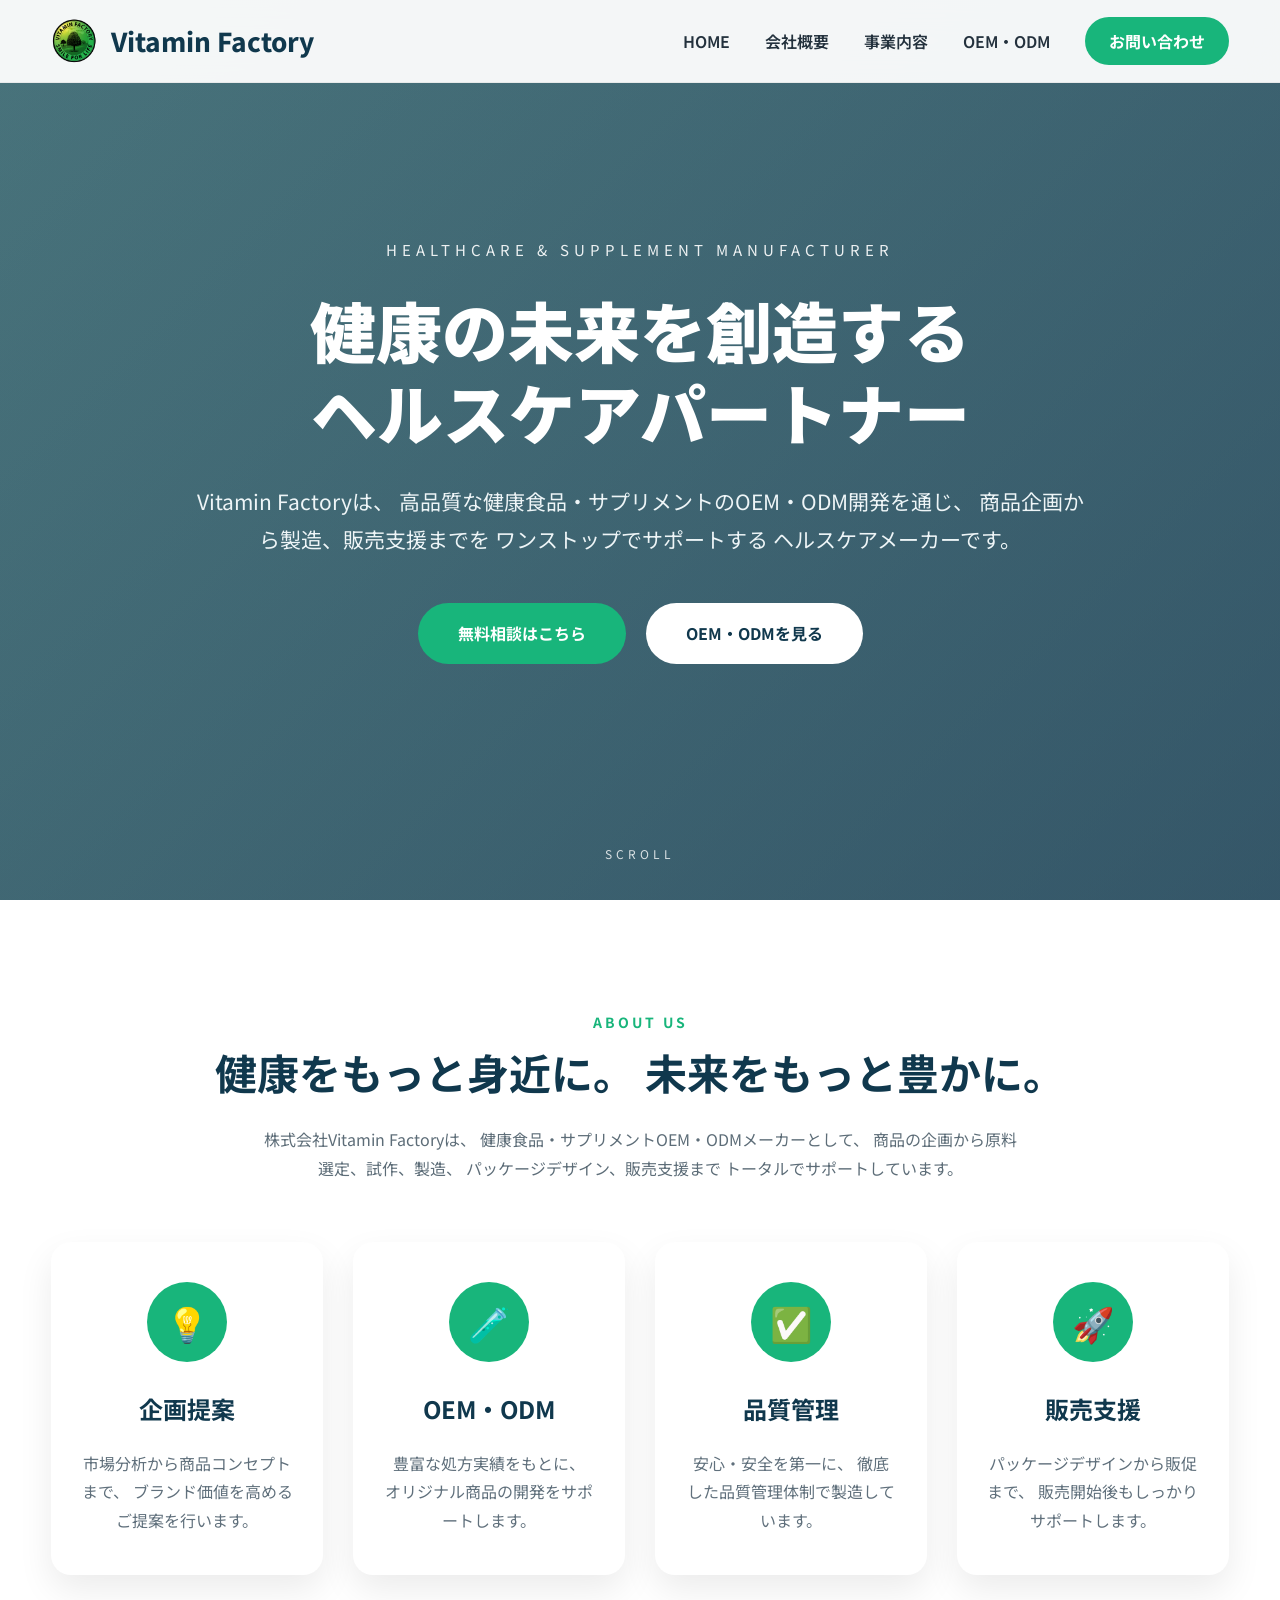
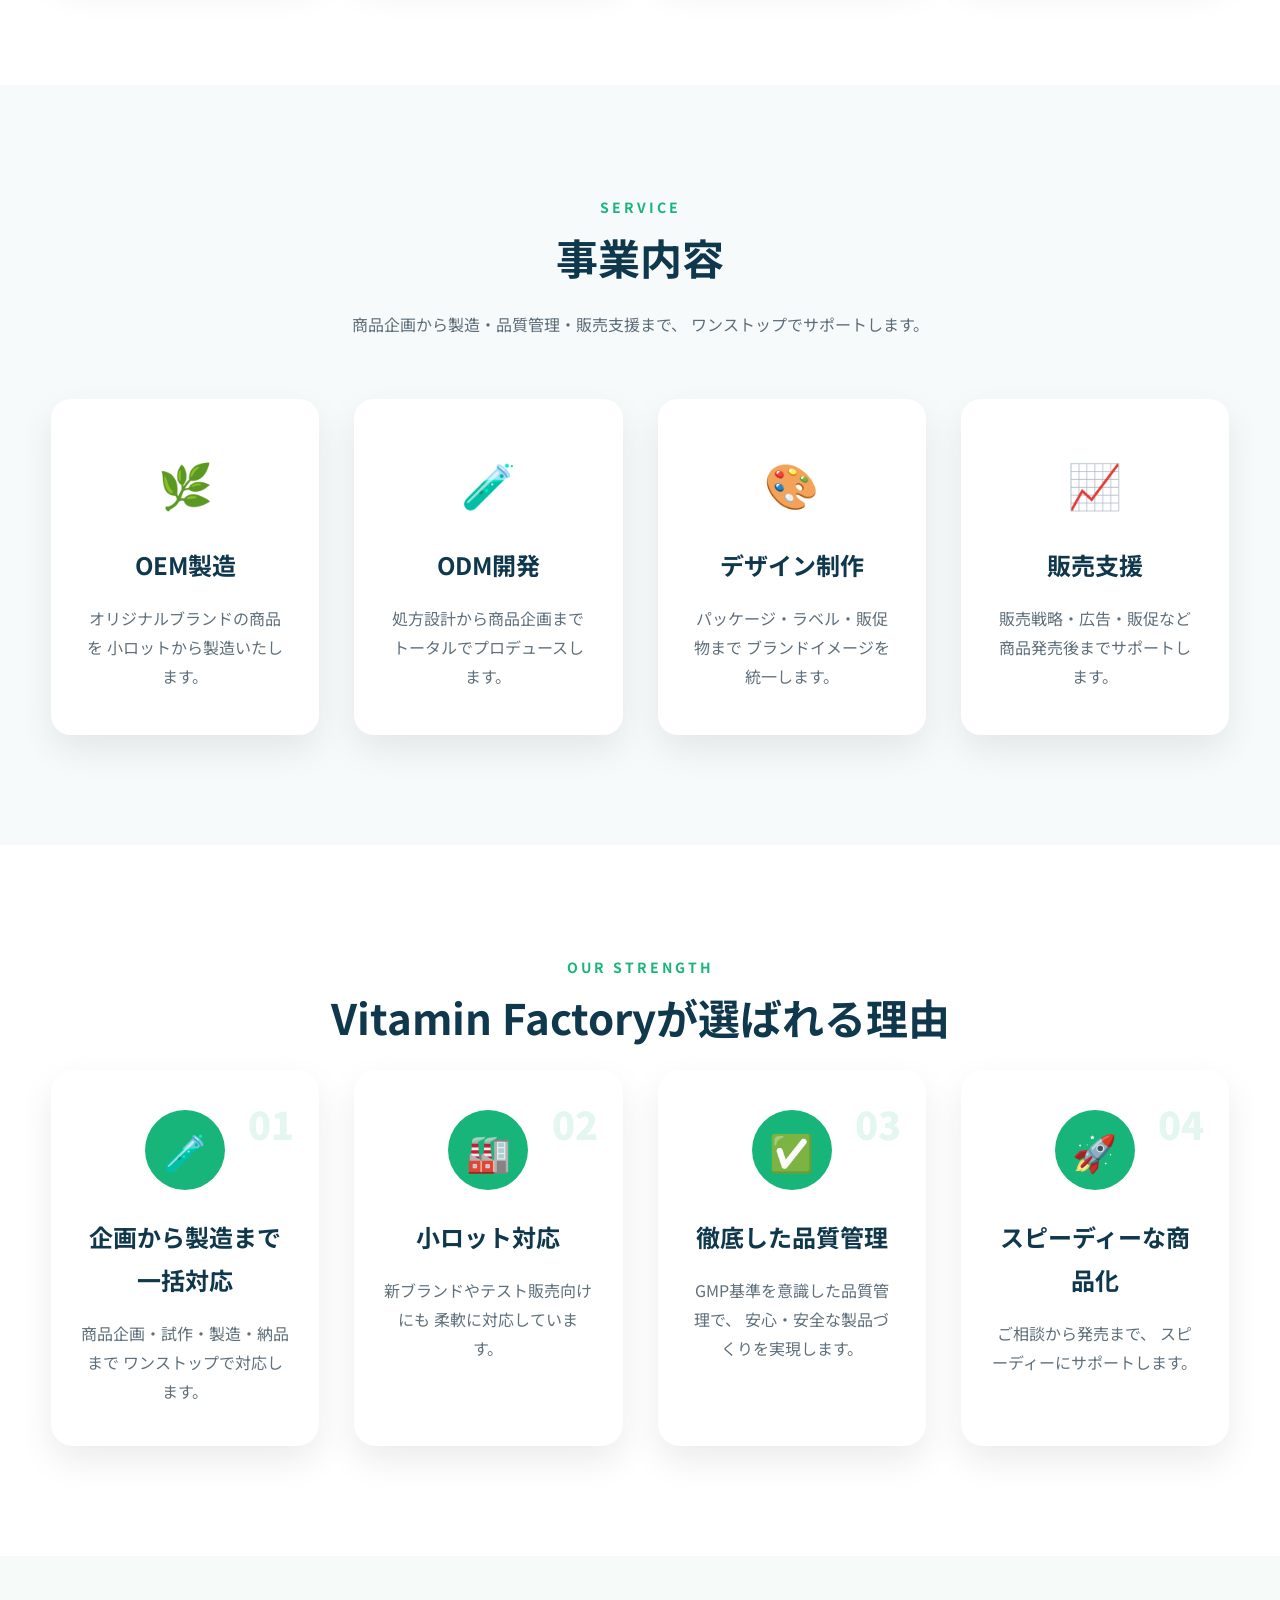
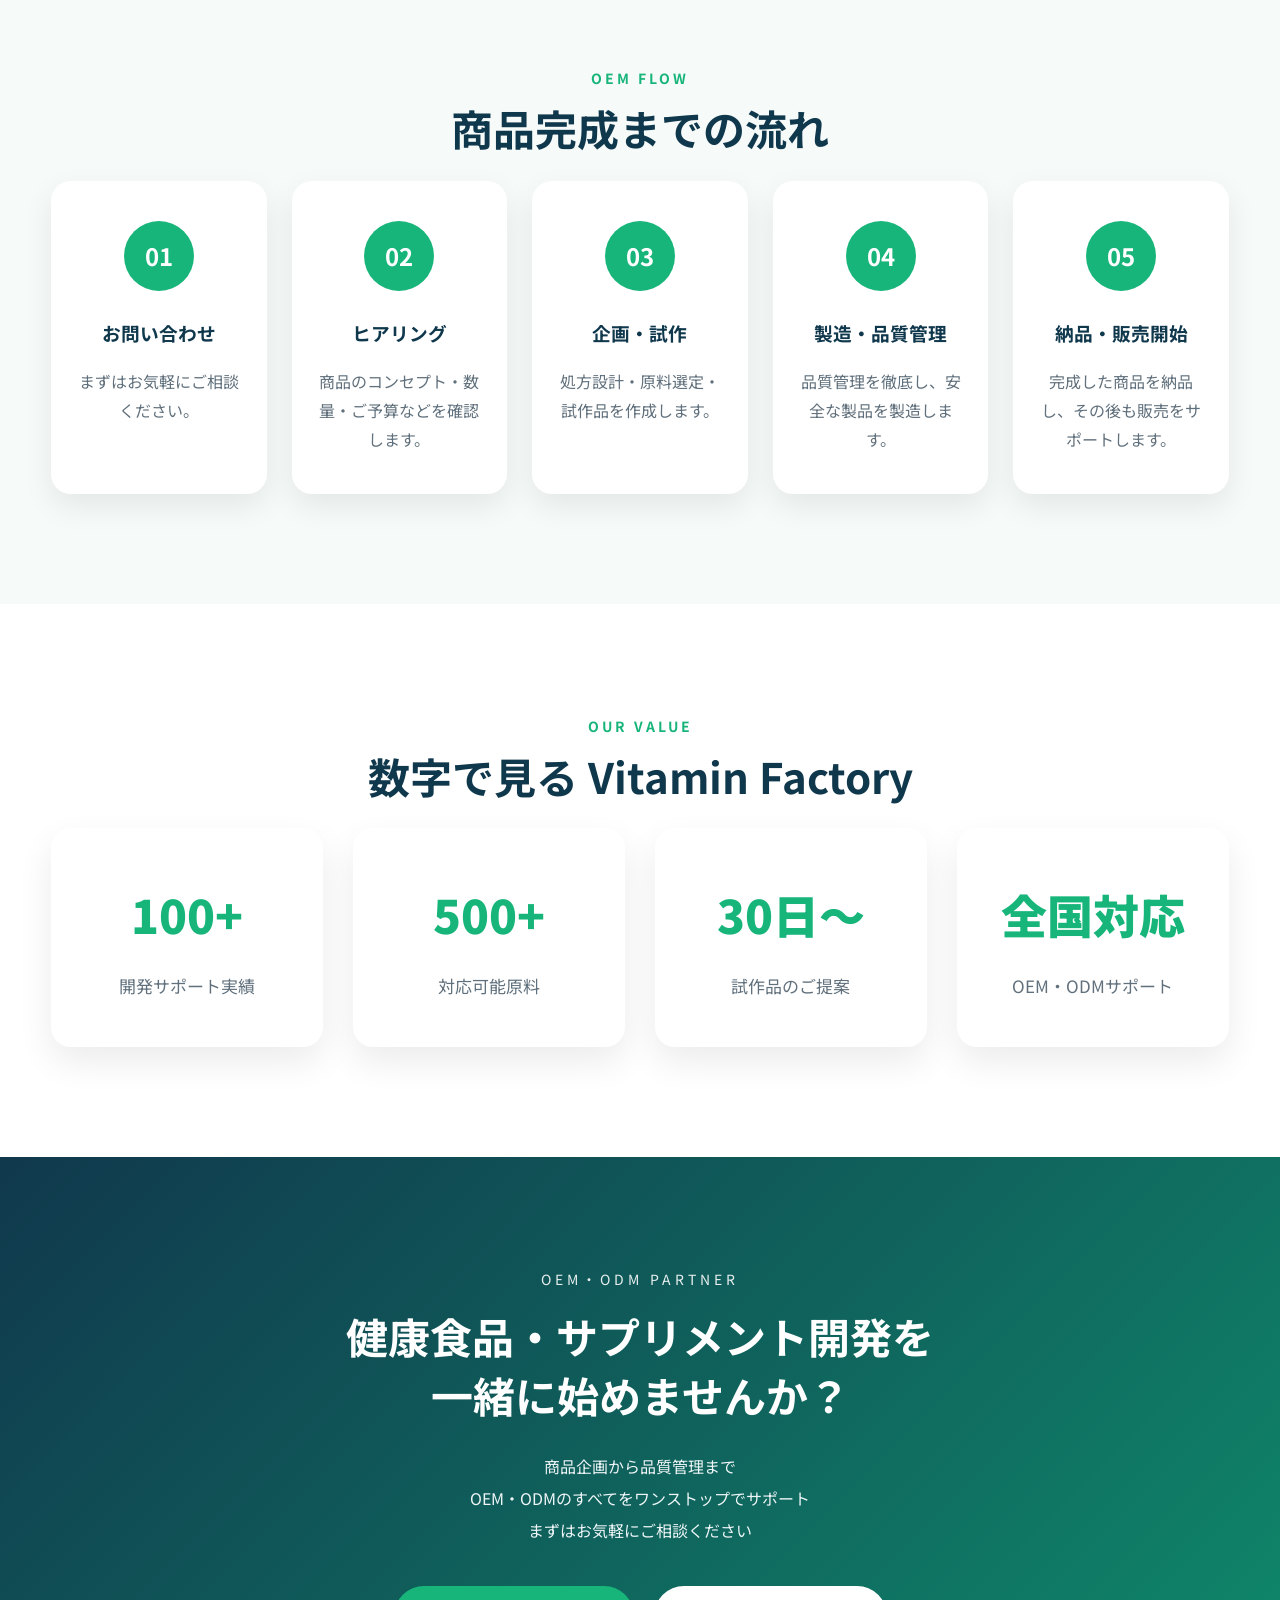
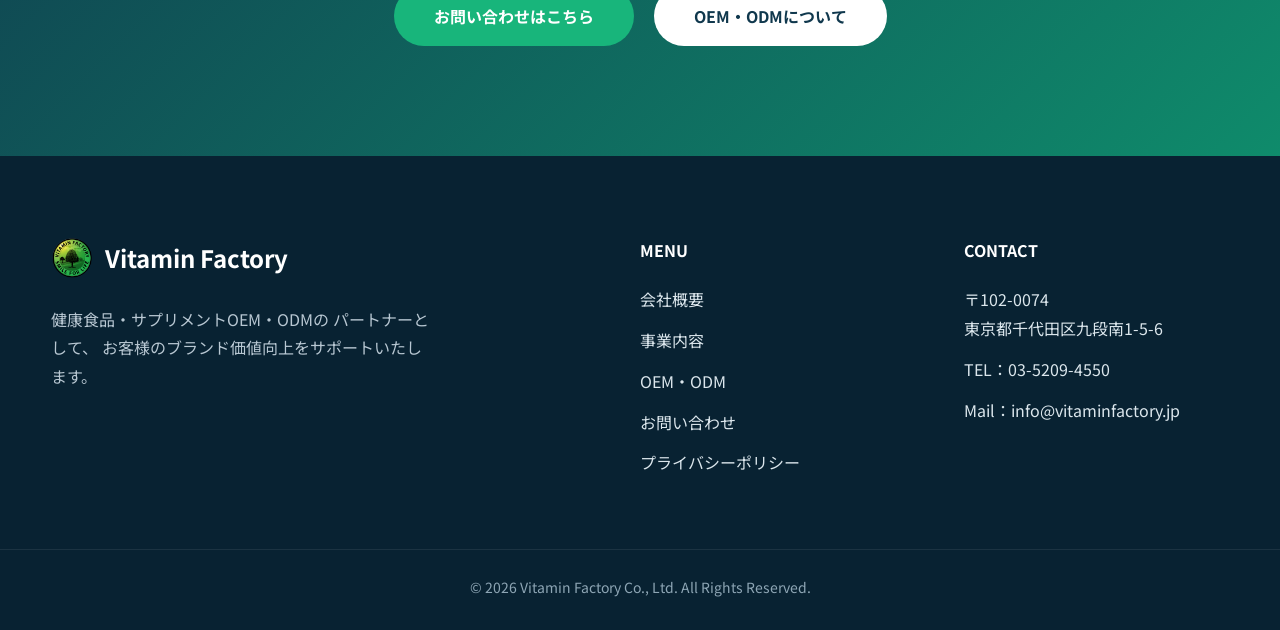
==== commit 026022f5: "Update index.html" ====
--- a/index.html
+++ b/index.html
@@ -583,9 +583,9 @@
         </h2>
 
         <p class="cta-text">
-商品企画から品質管理まで。<br>
-OEM・ODMのすべてをワンストップでサポート。<br>
-まずはお気軽にご相談ください。
+商品企画から品質管理まで<br>
+OEM・ODMのすべてをワンストップでサポート<br>
+まずはお気軽にご相談ください
 </p>
         <div class="cta-buttons">
 
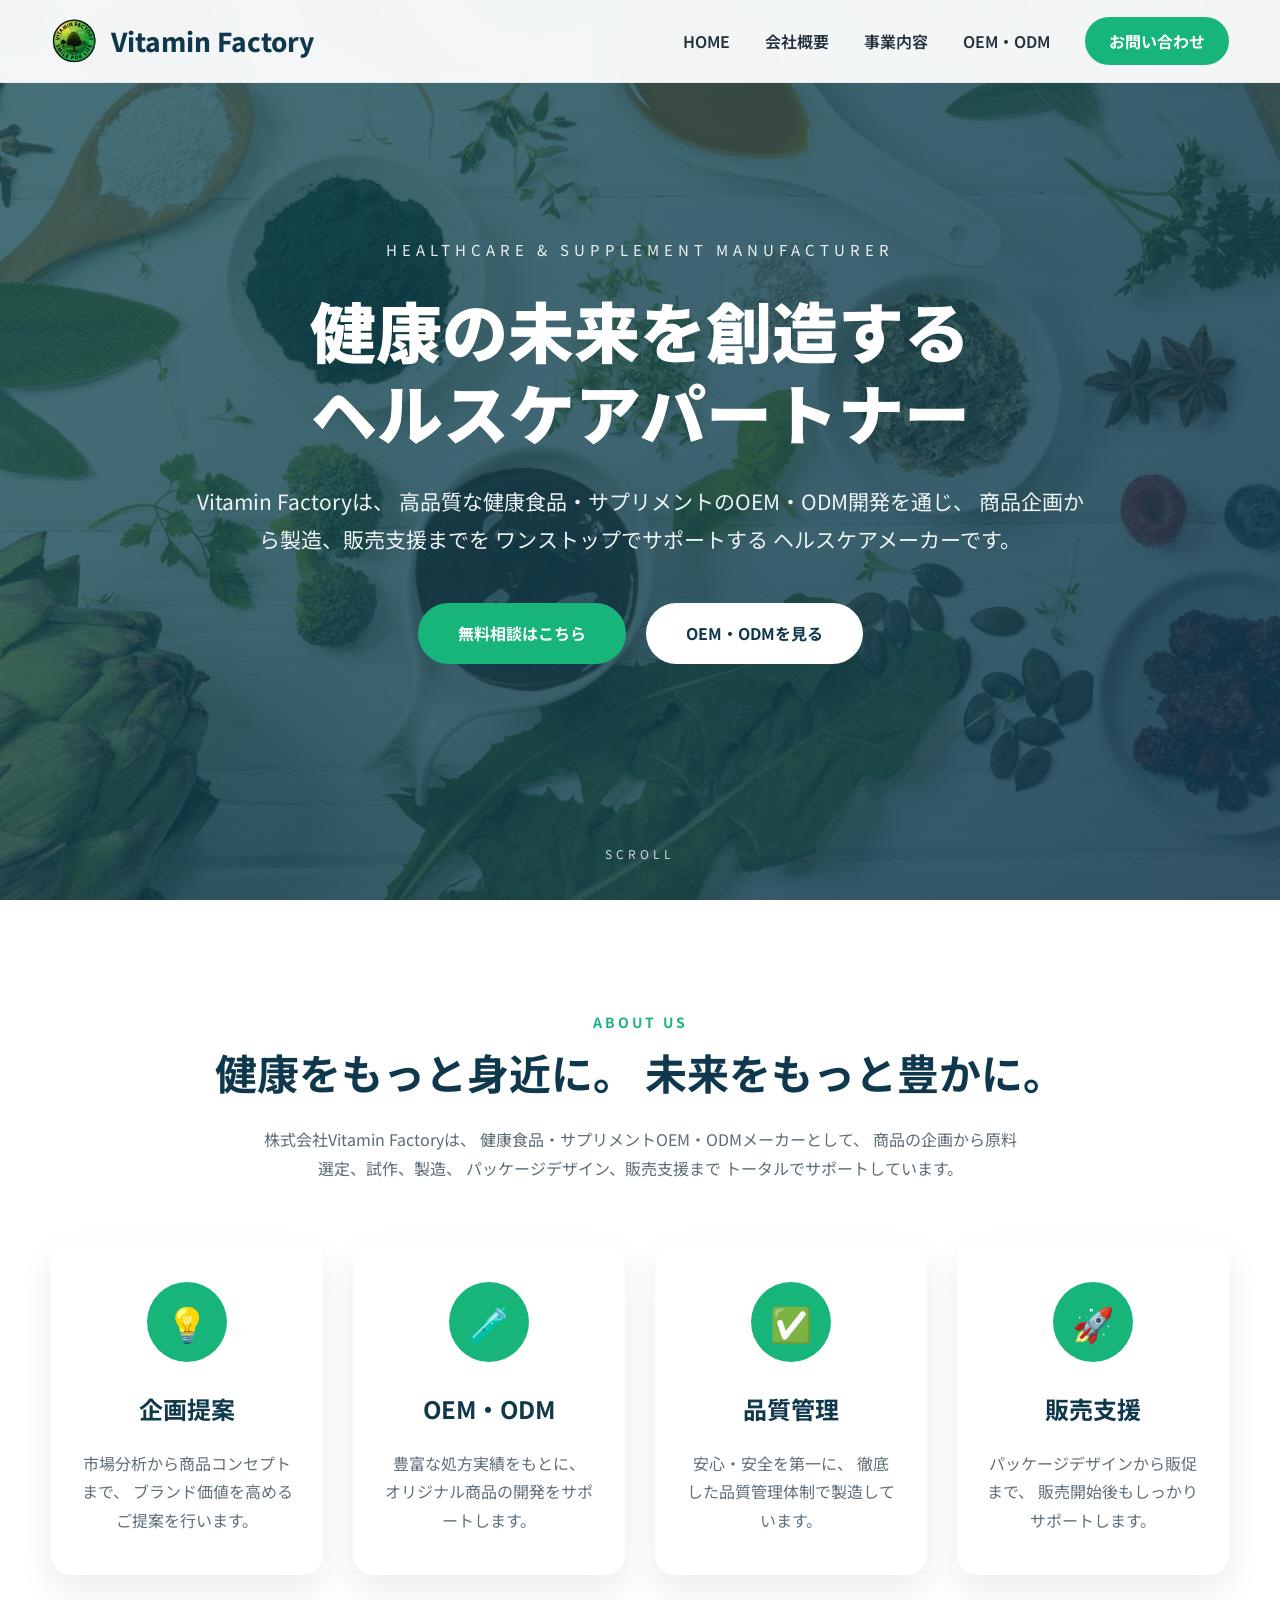
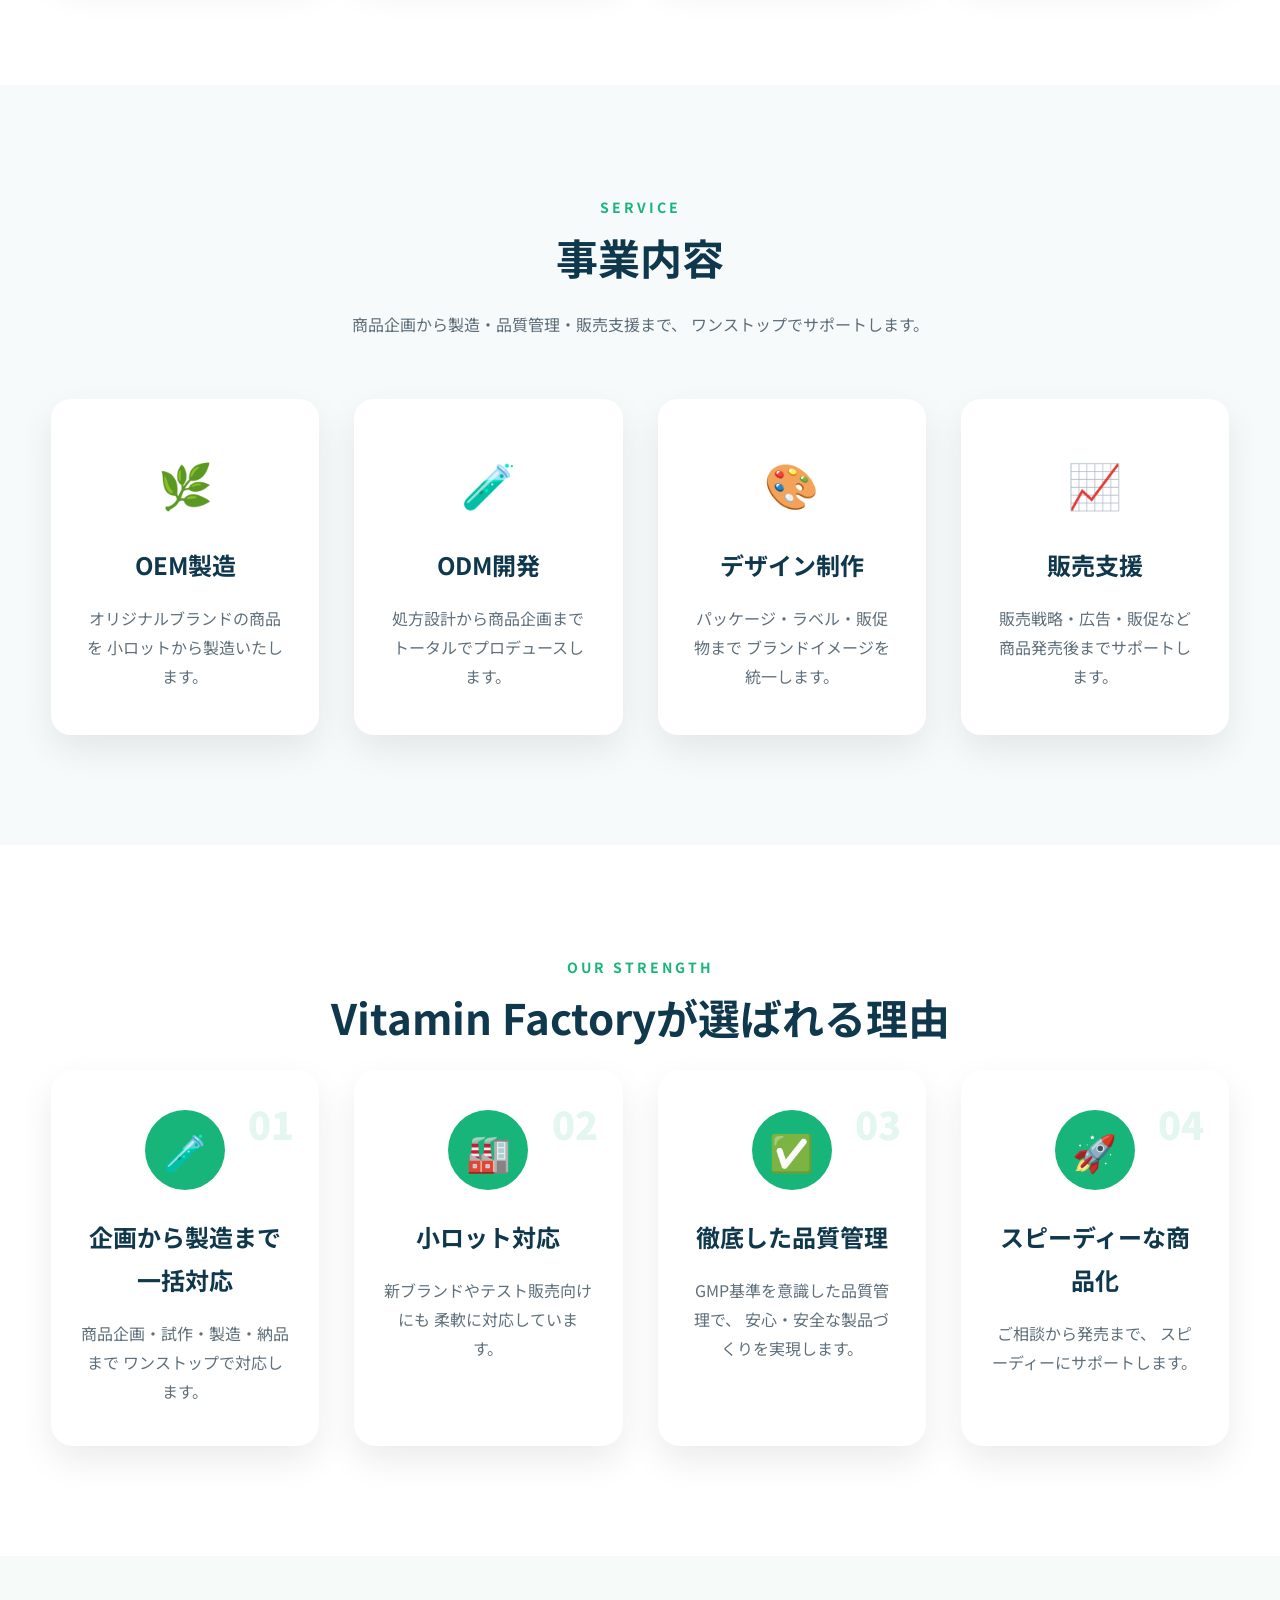
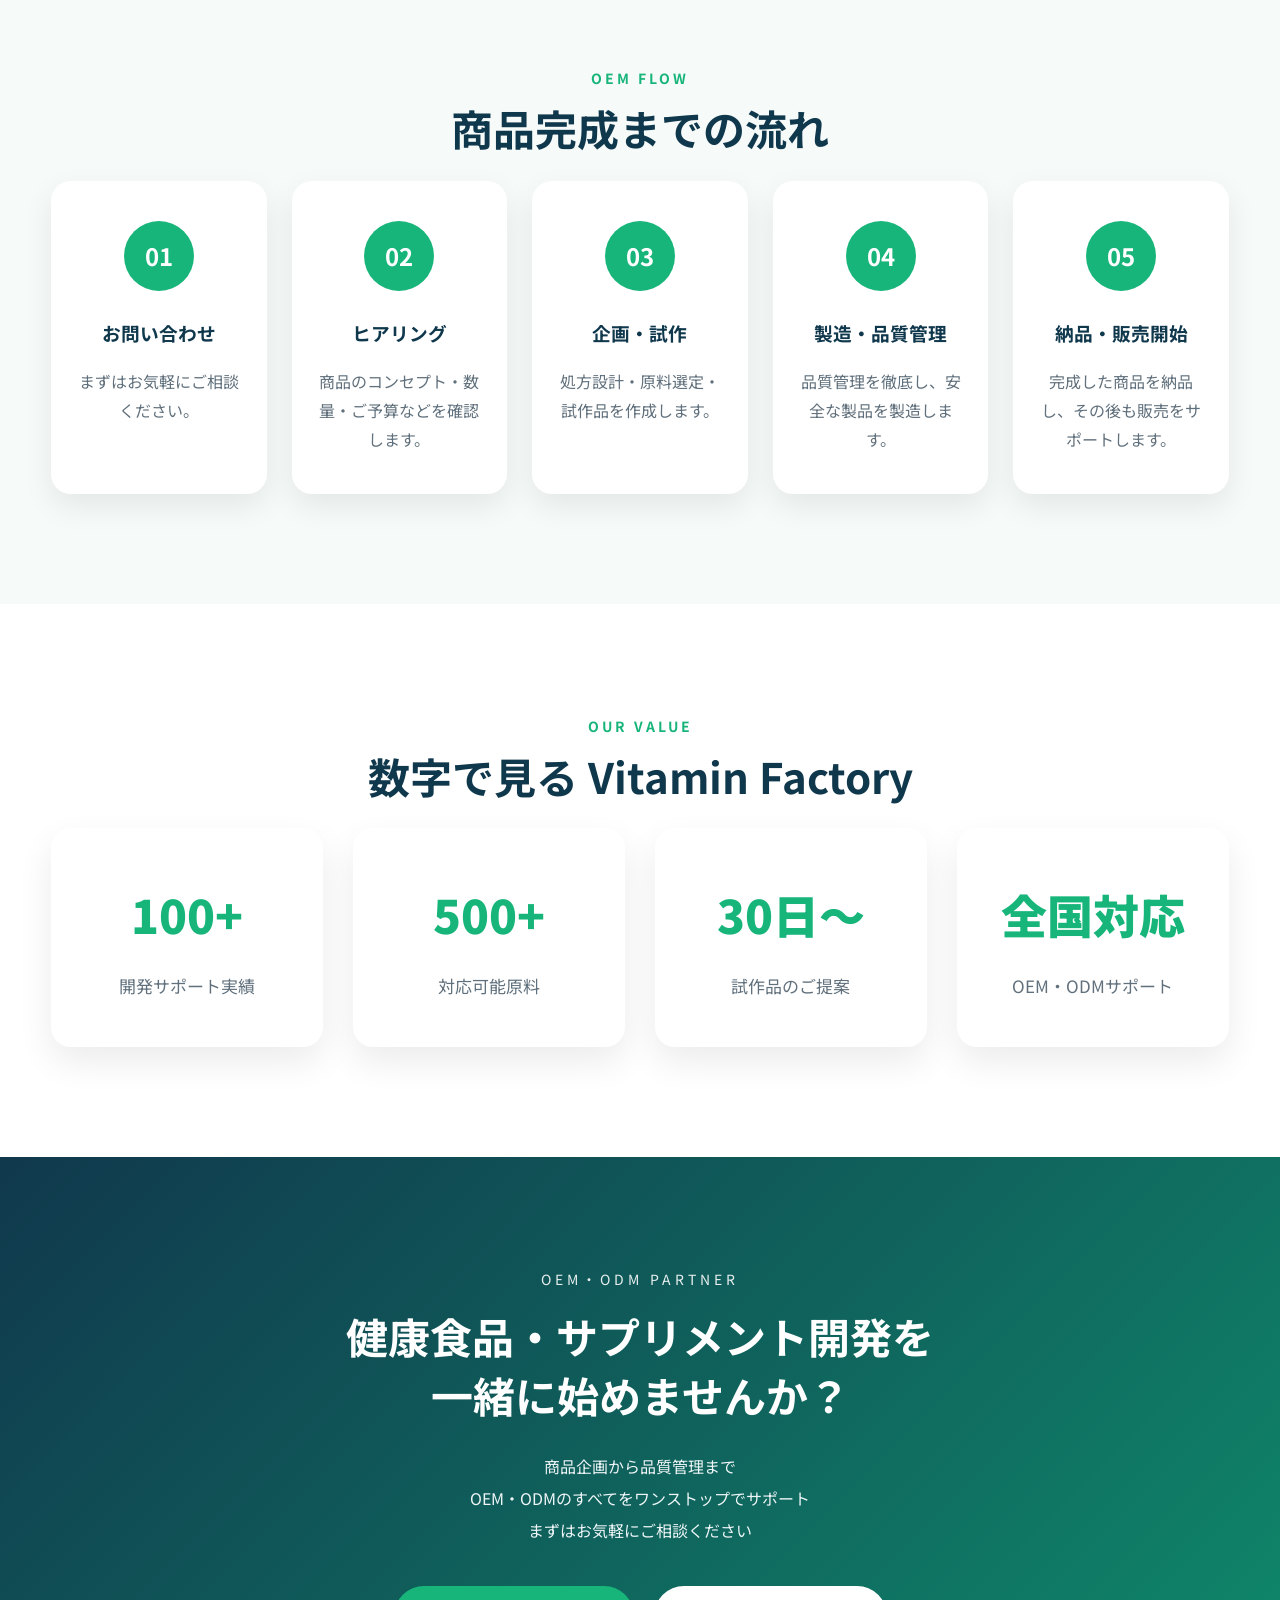
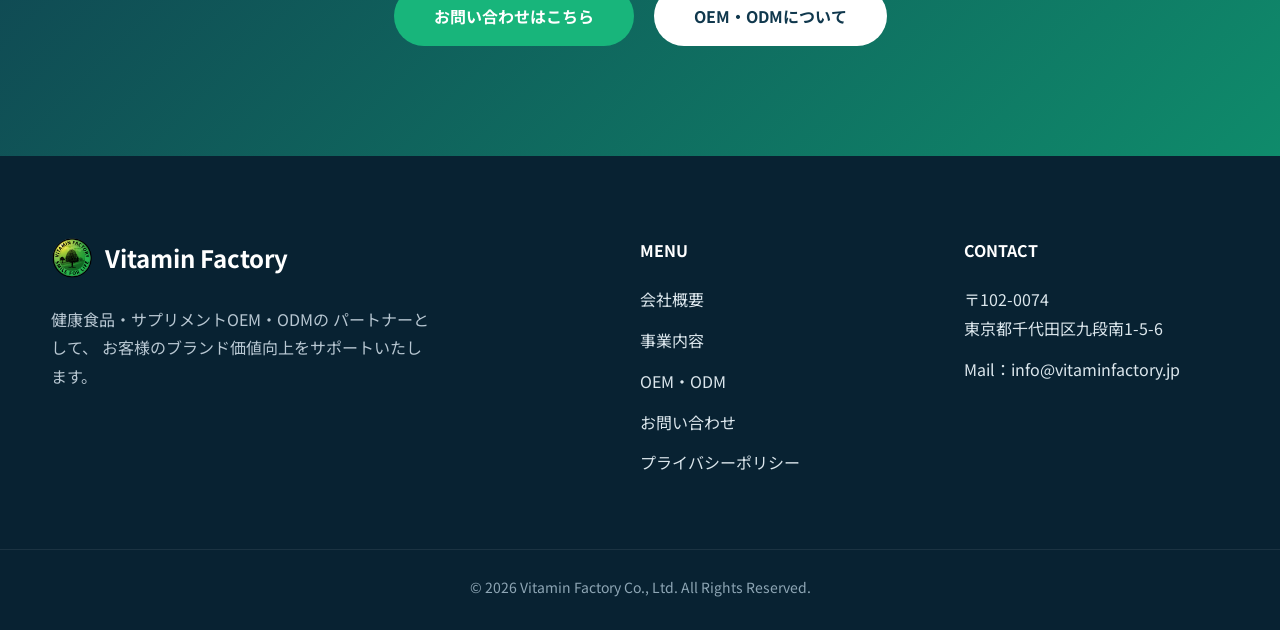
==== commit da0f3989: "Update index.html" ====
--- a/index.html
+++ b/index.html
@@ -667,12 +667,7 @@
 
             </p>
 
-            <p>
-
-                TEL：03-5209-4550
-
-            </p>
-
+            
             <p>
 
                 Mail：info@vitaminfactory.jp
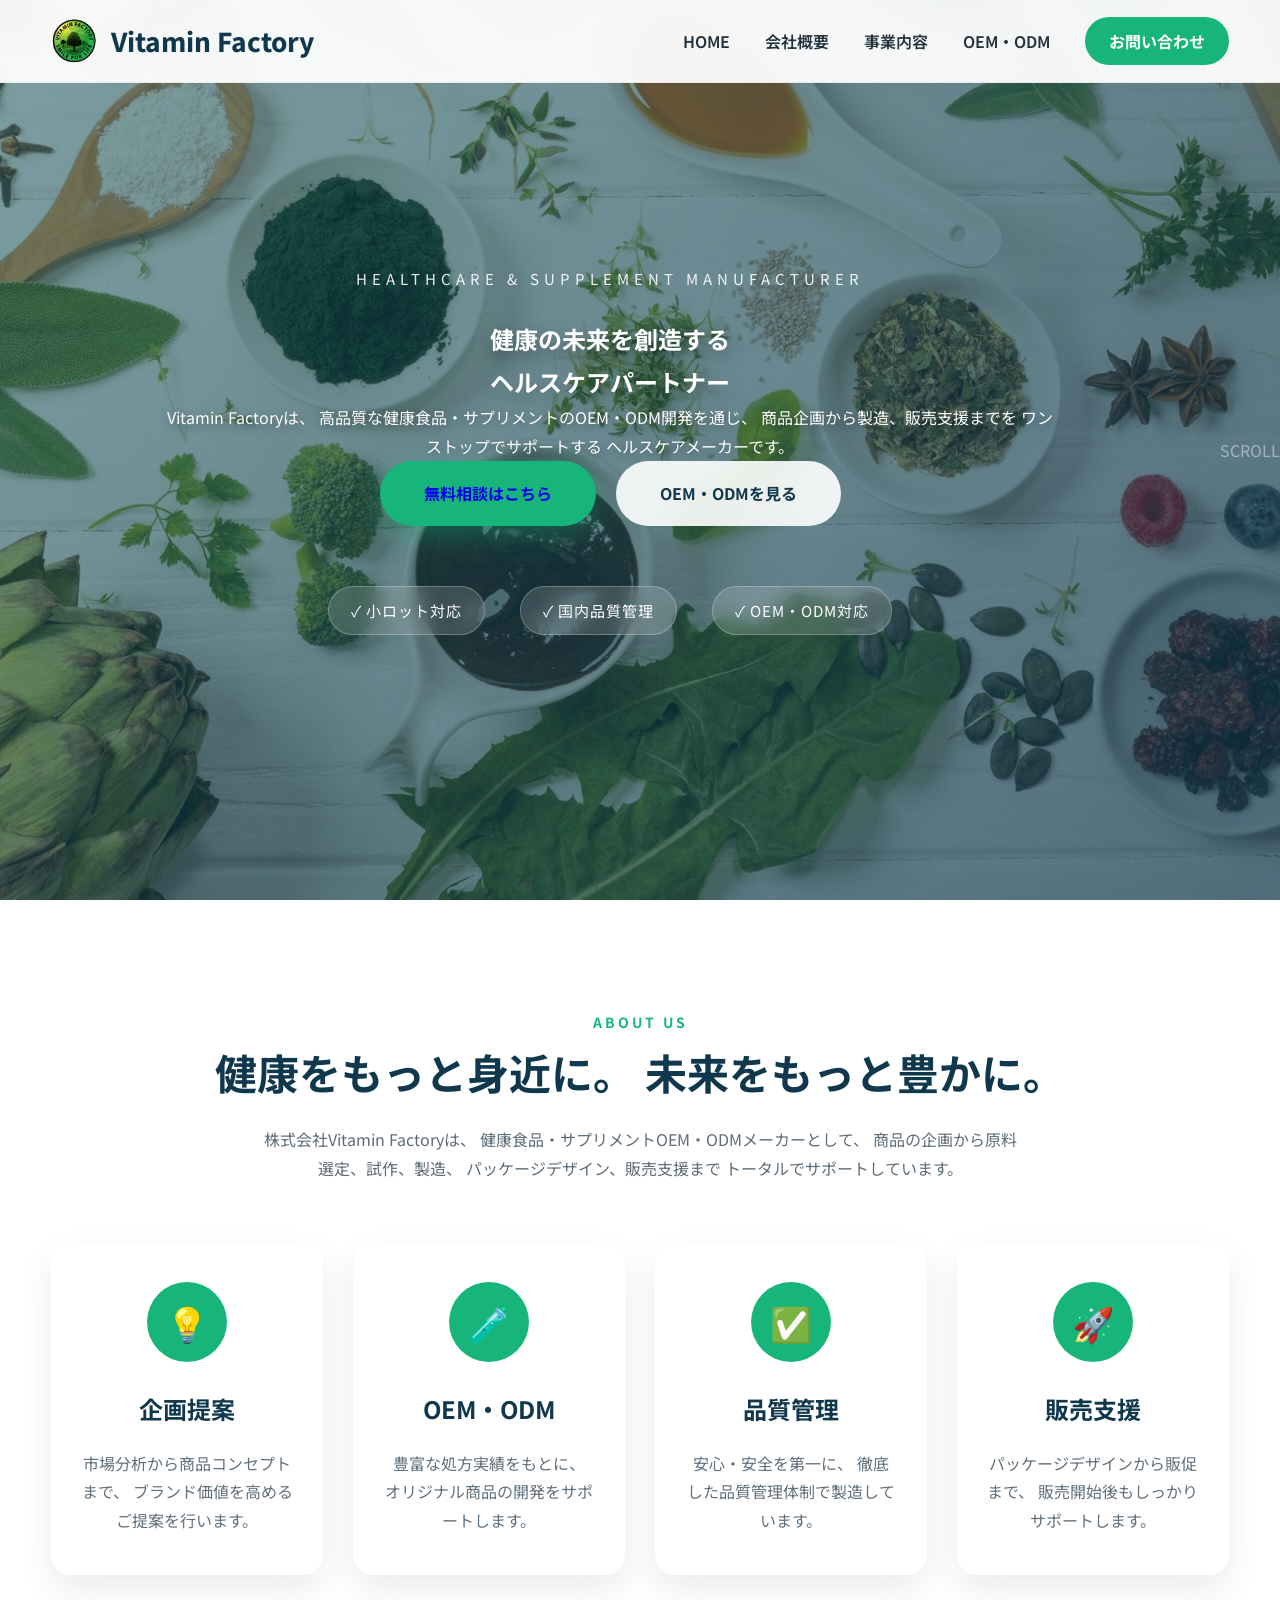
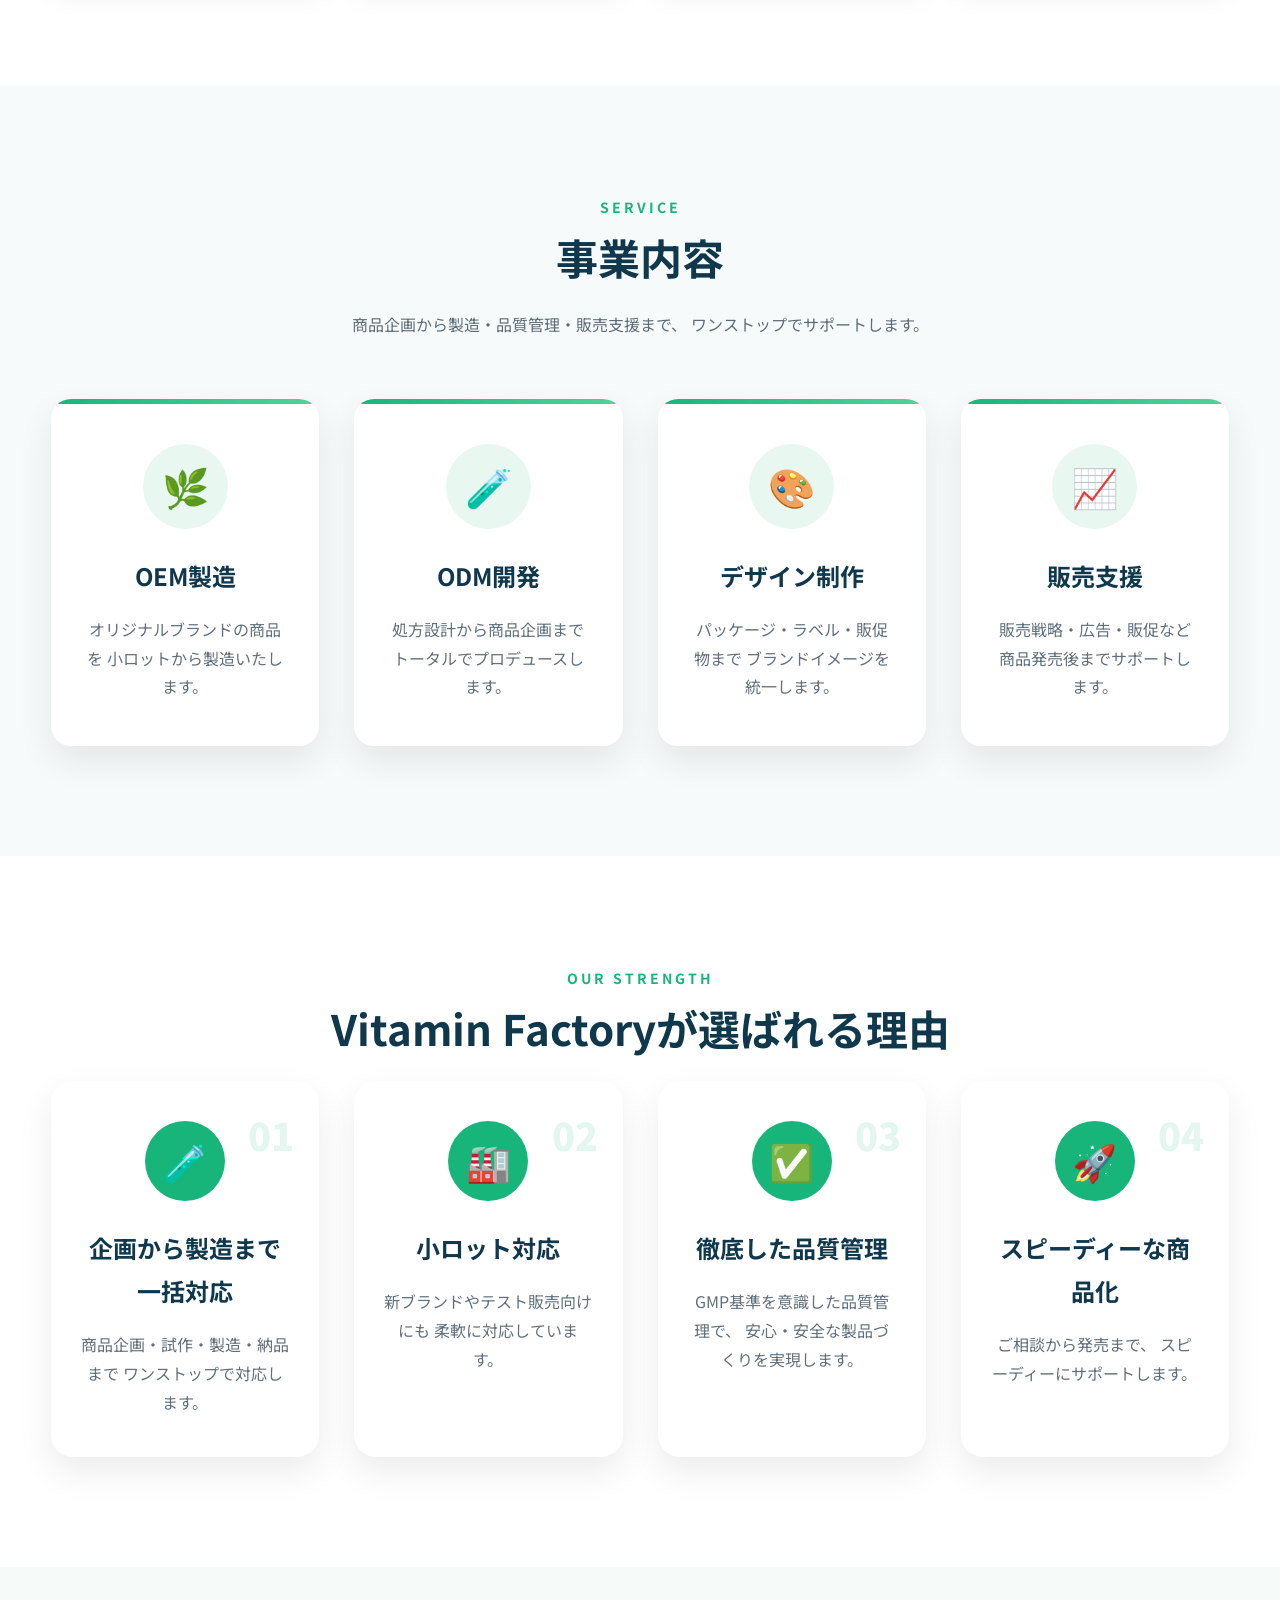
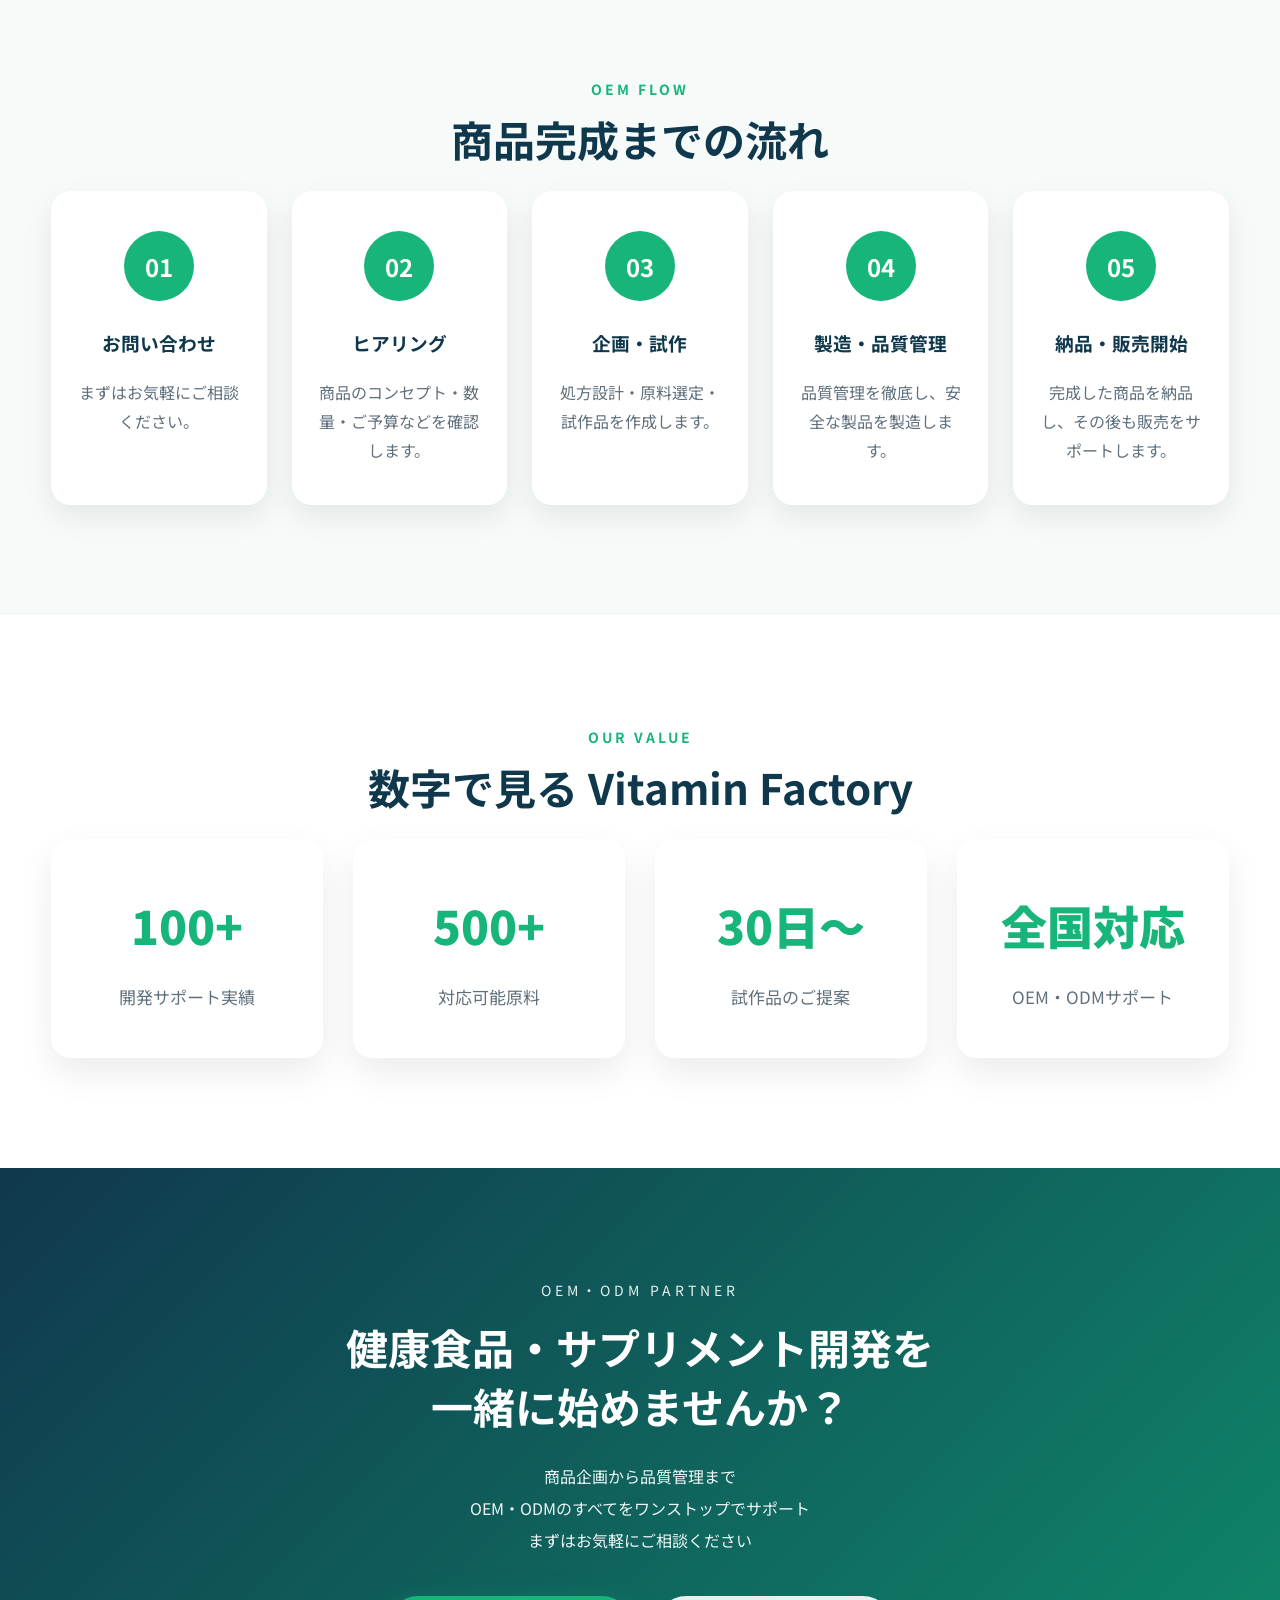
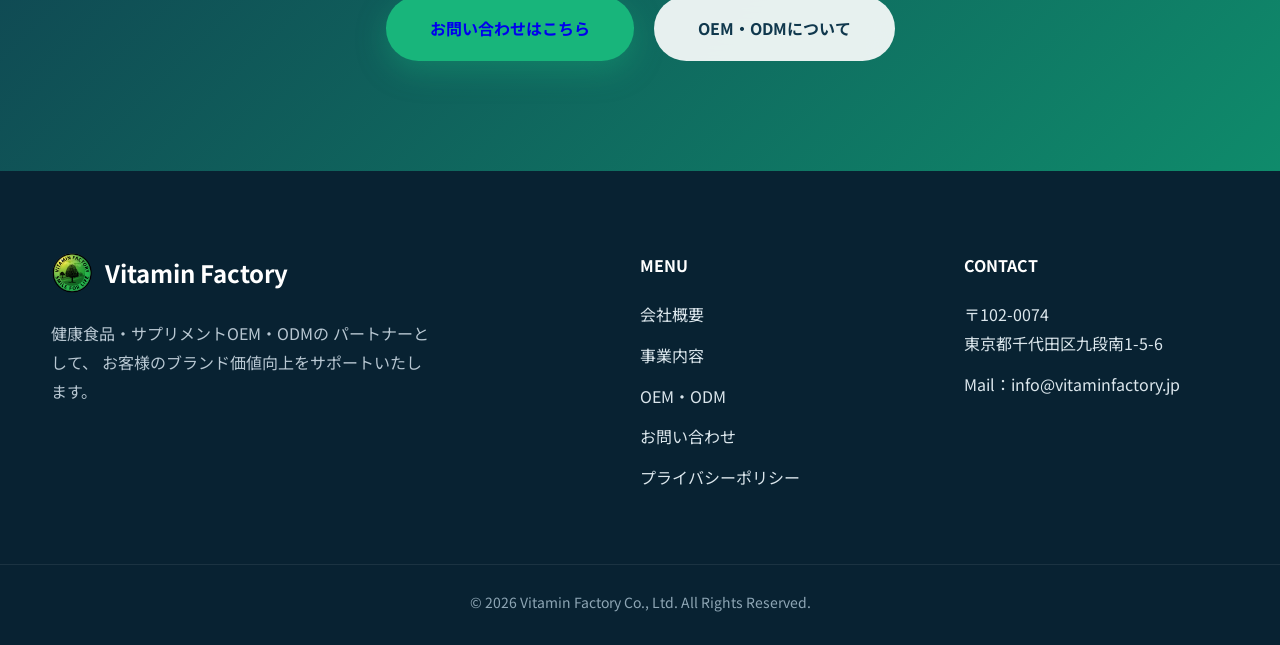
==== commit 19af3d98: "Refactor index.html structure and content" ====
--- a/index.html
+++ b/index.html
@@ -135,6 +135,16 @@
 
 </div>
 
+    <div class="hero-points">
+
+    <span>✓ 小ロット対応</span>
+
+    <span>✓ 国内品質管理</span>
+
+    <span>✓ OEM・ODM対応</span>
+
+</div>
+
 </div>
 
 </div>
--- a/css/style.css
+++ b/css/style.css
@@ -234,29 +234,31 @@
 
 .hero{
 
-    position:relative;
-
-    min-height:100vh;
-
-    display:flex;
-
-    justify-content:center;
-
-    align-items:center;
-
-    overflow:hidden;
-
-    color:#fff;
-
-    text-align:center;
-
-    background:
-    linear-gradient(
-    rgba(16,56,77,.72),
-    rgba(16,56,77,.72)
-    ),
-    url("../images/hero.jpg")
-    center center/cover no-repeat;
+position:relative;
+
+min-height:100vh;
+
+display:flex;
+
+justify-content:center;
+
+align-items:center;
+
+overflow:hidden;
+
+text-align:center;
+
+color:#fff;
+
+background:
+linear-gradient(
+rgba(16,56,77,.45),
+rgba(16,56,77,.45)
+),
+url("../images/hero.jpg")
+center center/cover no-repeat;
+
+background-attachment:fixed;
 
 }
 
@@ -306,26 +308,19 @@
 
 .hero h1{
 
-    font-size:66px;
-
-    line-height:1.25;
-
-    margin-bottom:30px;
-
-    font-weight:900;
+text-shadow:
+
+0 8px 20px rgba(0,0,0,.35);
 
 }
 
 .hero-text{
 
-    font-size:21px;
-
-    color:#eef5f7;
-
-    margin-bottom:45px;
-
-}
-
+text-shadow:
+
+0 3px 10px rgba(0,0,0,.35);
+
+}
 .hero-buttons{
 
     display:flex;
@@ -337,69 +332,110 @@
     flex-wrap:wrap;
 
 }
+.hero-points{
+
+    margin-top:60px;
+
+    display:flex;
+
+    justify-content:center;
+
+    gap:35px;
+
+    flex-wrap:wrap;
+
+}
+
+.hero-points span{
+
+    background:rgba(255,255,255,.15);
+
+    color:#fff;
+
+    padding:10px 22px;
+
+    border-radius:50px;
+
+    backdrop-filter:blur(10px);
+
+    border:1px solid rgba(255,255,255,.25);
+
+    font-size:15px;
+
+    letter-spacing:1px;
+
+}
+
 
 /* ---------- Buttons ---------- */
 
 .btn-green{
 
-    background:#18b57b;
-
-    color:#fff;
-
-    padding:16px 40px;
-
-    border-radius:50px;
-
-    font-weight:700;
+background:#18b57b;
+
+padding:18px 44px;
+
+border-radius:60px;
+
+font-weight:700;
+
+box-shadow:
+0 10px 30px rgba(24,181,123,.35);
 
 }
 
 .btn-green:hover{
 
-    transform:translateY(-4px);
-
-}
-
+transform:translateY(-5px);
+
+box-shadow:
+0 20px 45px rgba(24,181,123,.45);
+
+}
 .btn-white{
 
-    background:#fff;
-
-    color:#10384d;
-
-    padding:16px 40px;
-
-    border-radius:50px;
-
-    font-weight:700;
+background:rgba(255,255,255,.9);
+
+backdrop-filter:blur(12px);
+
+color:#10384d;
+
+padding:18px 44px;
+
+border-radius:60px;
+
+font-weight:700;
 
 }
 
 .btn-white:hover{
 
-    transform:translateY(-4px);
-
-}
-
+transform:translateY(-5px);
+
+}
 /* ---------- Hero Scroll ---------- */
 
 .hero-scroll{
 
-    position:absolute;
-
-    bottom:35px;
-
-    left:50%;
-
-    transform:translateX(-50%);
-
-    font-size:12px;
-
-    letter-spacing:4px;
-
-    opacity:.8;
-
-}
-/* =====================================
+animation:bounce 2s infinite;
+
+}
+
+@keyframes bounce{
+
+0%,100%{
+
+transform:translateX(-50%) translateY(0);
+
+}
+
+50%{
+
+transform:translateX(-50%) translateY(10px);
+
+}
+
+}/* =====================================
    About
 ===================================== */
 
@@ -499,6 +535,10 @@
 
 .service-box{
 
+    position:relative;
+    
+    overflow:hidden;
+    
     background:#fff;
 
     border-radius:20px;
@@ -513,20 +553,60 @@
 
 }
 
+.service-box::before{
+
+    content:"";
+
+    position:absolute;
+
+    top:0;
+
+    left:0;
+
+    width:100%;
+
+    height:5px;
+
+    background:linear-gradient(
+        90deg,
+        #18b57b,
+        #52d39b
+    );
+
+}
+
 .service-box:hover{
 
     transform:translateY(-10px);
 
-}
+    box-shadow:0 25px 45px rgba(0,0,0,.12);
+
+}
+
 
 .service-icon{
 
-    font-size:44px;
-
-    margin-bottom:20px;
-
-}
-
+    width:85px;
+
+    height:85px;
+
+    margin:0 auto 25px;
+
+    border-radius:50%;
+
+    background:#e8f8f1;
+
+    display:flex;
+
+    align-items:center;
+
+    justify-content:center;
+
+    font-size:38px;
+
+    transition:.3s;
+
+}
 .service-box h3{
 
     color:#10384d;
@@ -542,6 +622,21 @@
     color:#60707c;
 
 }
+
+.service-box:hover .service-icon{
+
+    background:#18b57b;
+
+    transform:scale(1.08);
+
+}
+
+.service-box:hover .service-icon{
+
+    color:#fff;
+
+}
+
 
 /* =====================================
    Strength
@@ -1018,6 +1113,20 @@
 
 @media(max-width:768px){
 
+   .hero-points{
+
+    gap:15px;
+
+}
+
+.hero-points span{
+
+    font-size:13px;
+
+    padding:8px 16px;
+
+}
+
 section{
 
     padding:80px 0;
@@ -1091,3 +1200,25 @@
 }
 
 }
+
+.hero{
+
+animation:heroZoom 18s ease-in-out infinite alternate;
+
+}
+
+@keyframes heroZoom{
+
+from{
+
+background-size:100%;
+
+}
+
+to{
+
+background-size:108%;
+
+}
+
+}
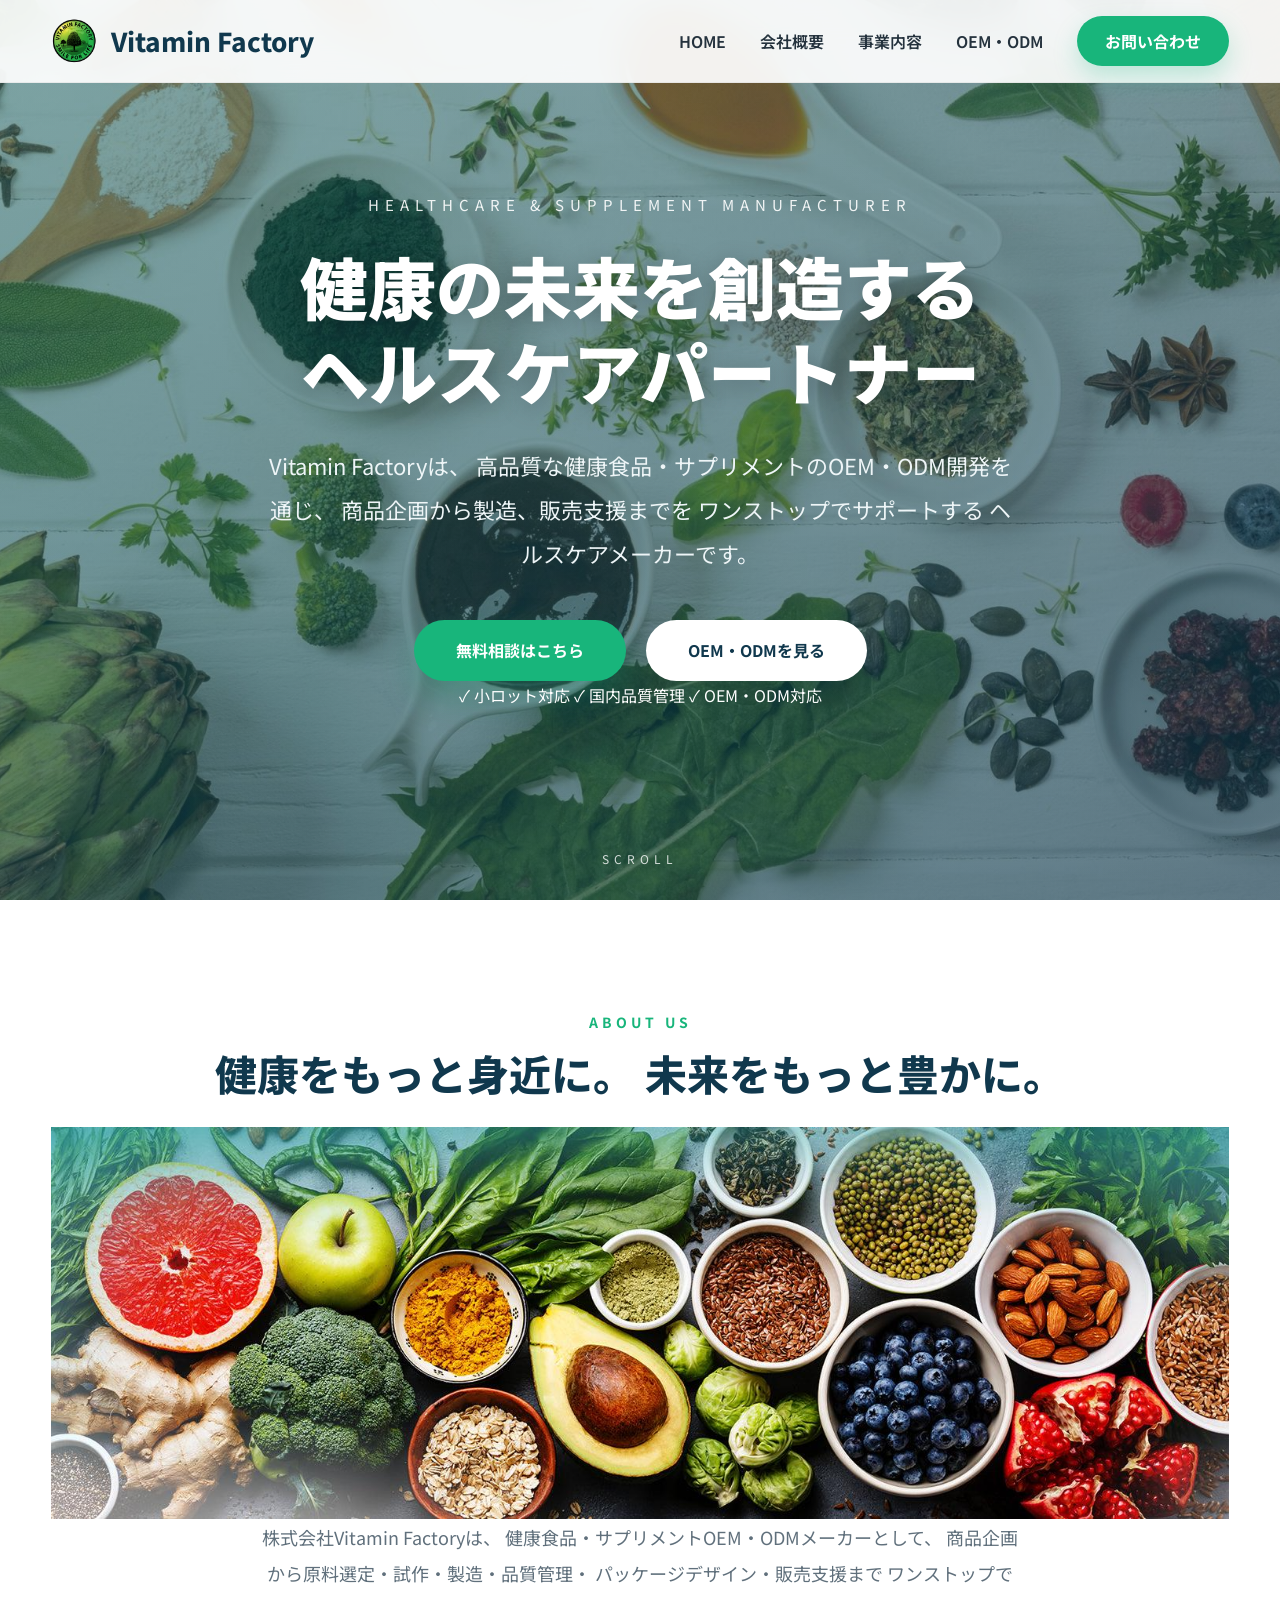
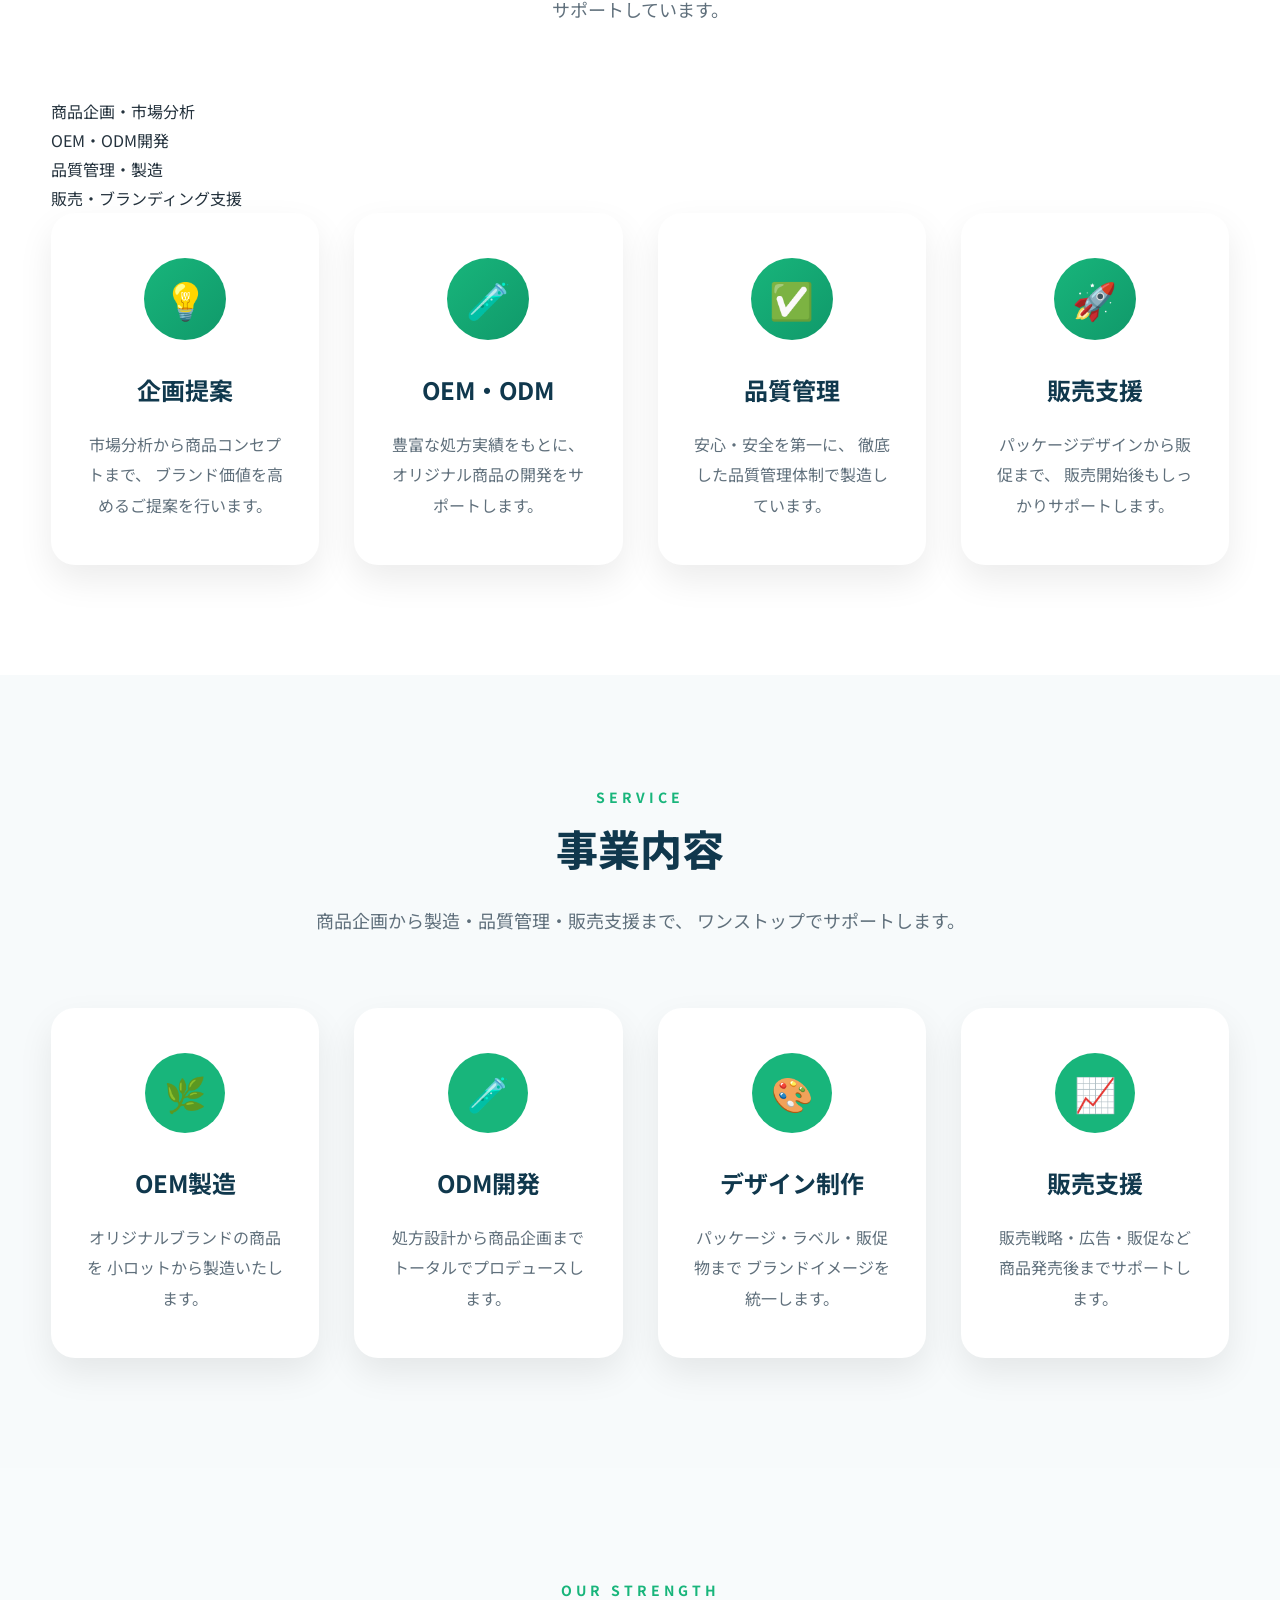
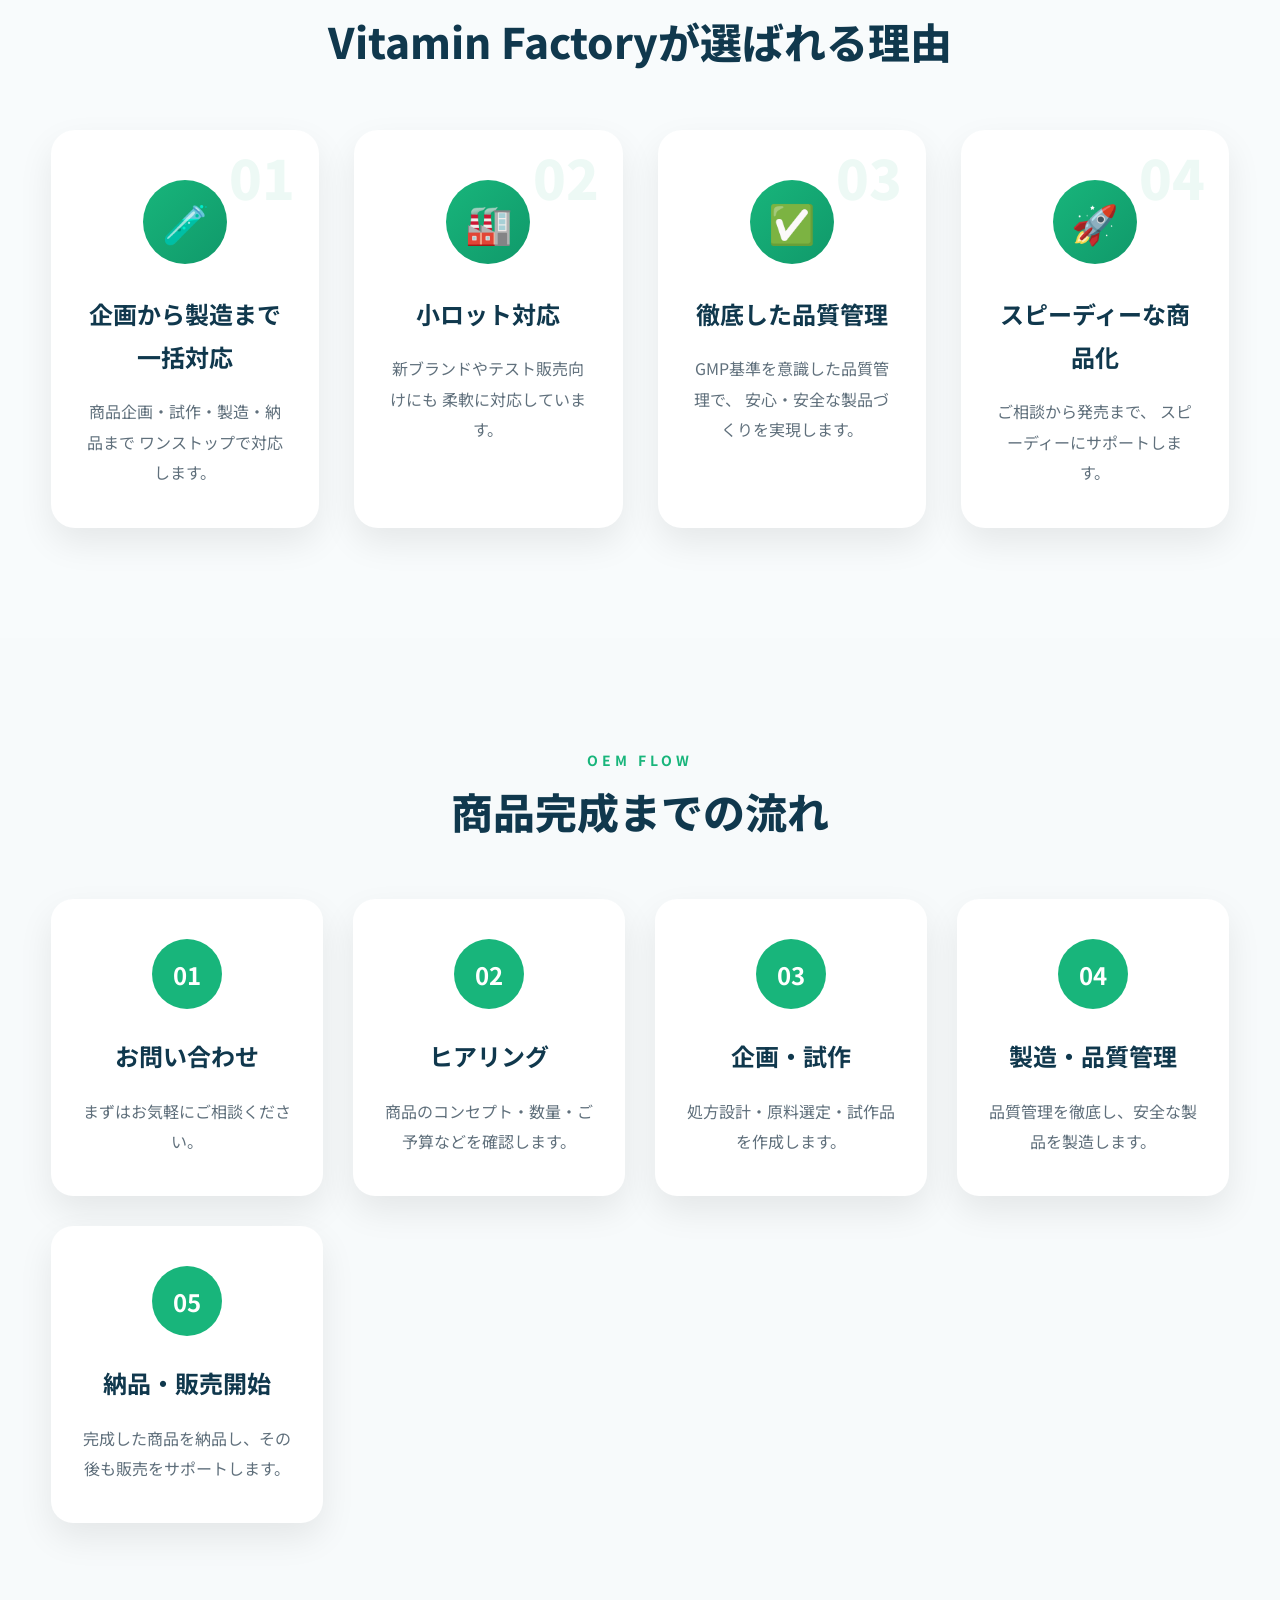
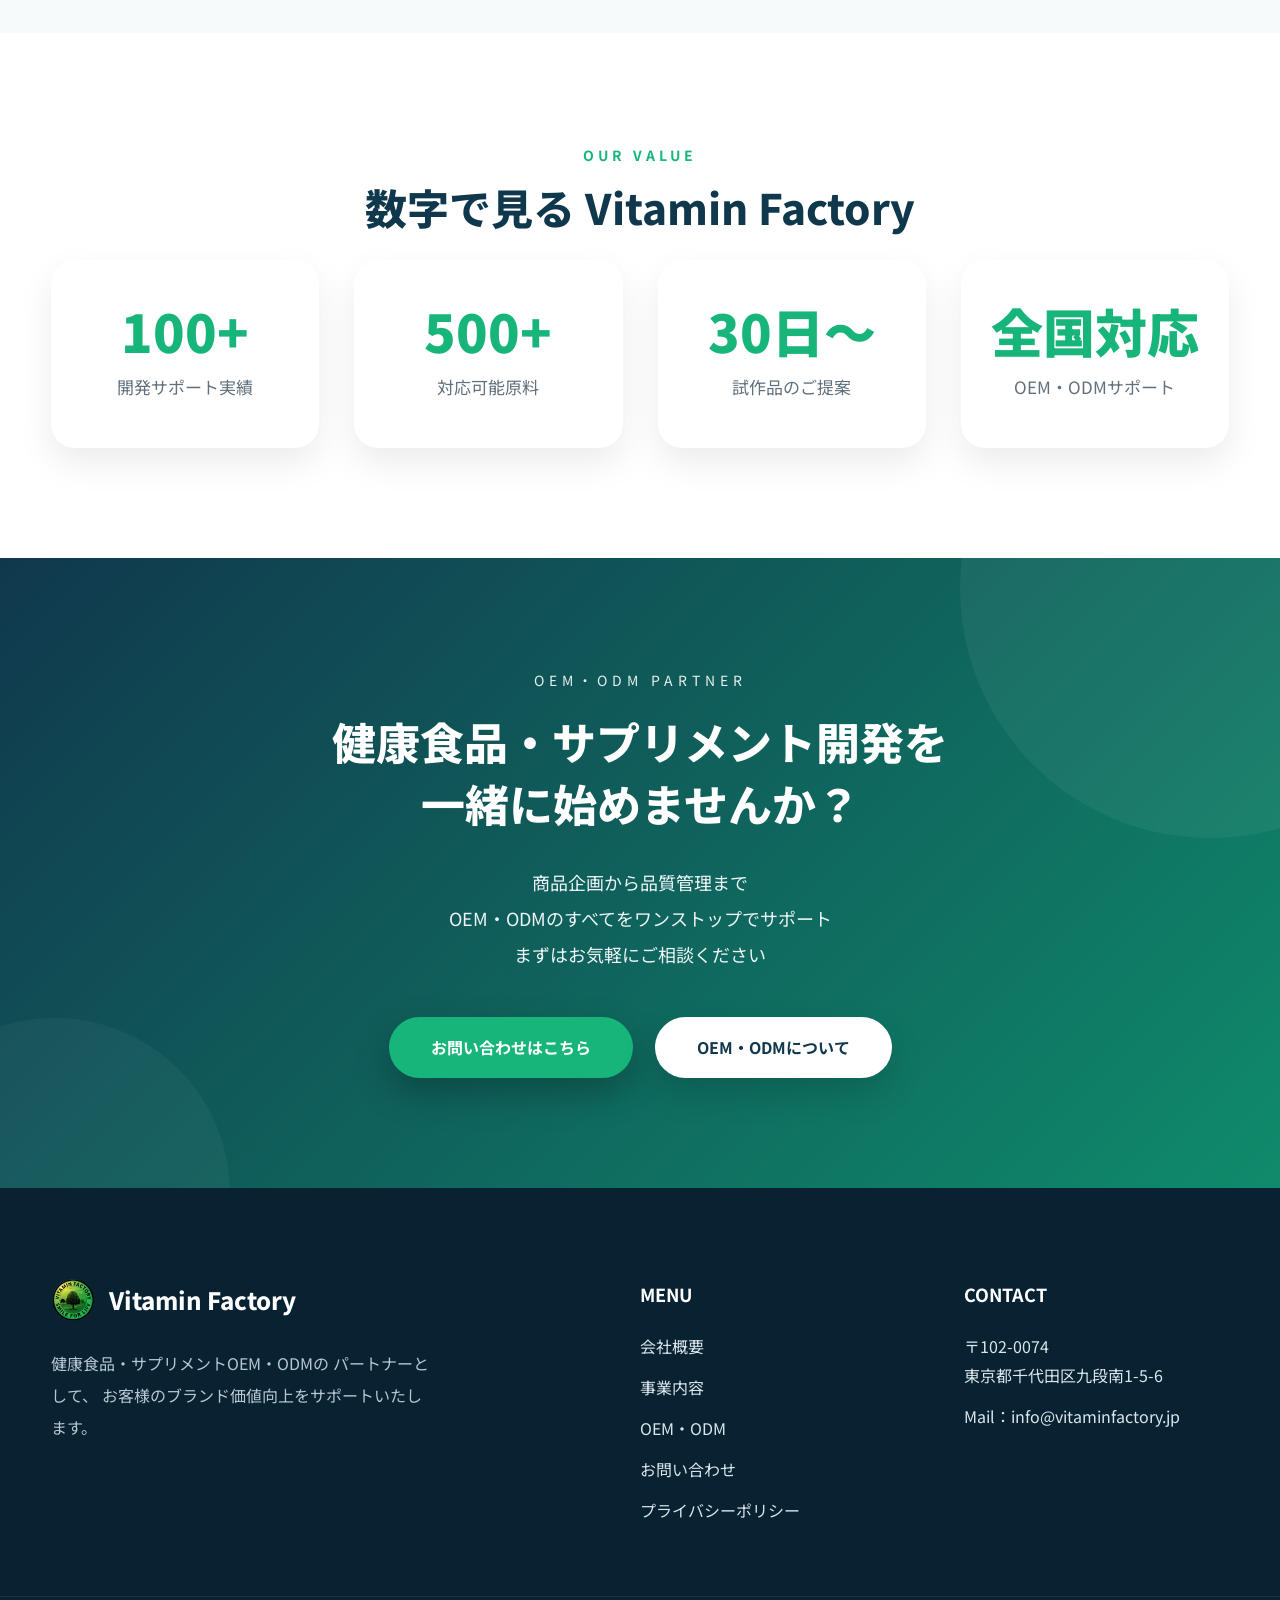
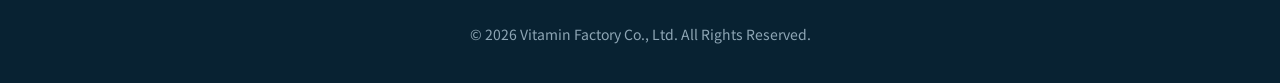
==== commit c65d03c4: "Update index.html" ====
--- a/index.html
+++ b/index.html
@@ -179,22 +179,48 @@
 
 </div>
 
-<p class="section-lead">
-
-株式会社Vitamin Factoryは、
-
-健康食品・サプリメントOEM・ODMメーカーとして、
-
-商品の企画から原料選定、試作、製造、
-
-パッケージデザイン、販売支援まで
-
-トータルでサポートしています。
-
-</p>
+<div class="about-intro">
+
+    <div class="about-image">
+
+        <img src="images/about.jpg"
+             alt="Vitamin Factory">
+
+    </div>
+
+    <div class="about-text">
+
+        <p class="section-lead">
+
+            株式会社Vitamin Factoryは、
+
+            健康食品・サプリメントOEM・ODMメーカーとして、
+
+            商品企画から原料選定・試作・製造・品質管理・
+
+            パッケージデザイン・販売支援まで
+
+            ワンストップでサポートしています。
+
+        </p>
+
+        <ul class="about-list">
+
+            <li>商品企画・市場分析</li>
+
+            <li>OEM・ODM開発</li>
+
+            <li>品質管理・製造</li>
+
+            <li>販売・ブランディング支援</li>
+
+        </ul>
+
+    </div>
+
+</div>
 
 <div class="about-grid">
-
 <div class="about-card">
 
 <div class="about-icon">
--- a/css/style.css
+++ b/css/style.css
@@ -1,10 +1,13 @@
-/* =====================================
-   Vitamin Factory
-   style.css
-   Part1
-===================================== */
-
-/* ---------- Reset ---------- */
+/*====================================================
+ Vitamin Factory
+ style.css
+ Complete Edition
+ Part 1
+====================================================*/
+
+/*----------------------------------------------------
+ Reset
+----------------------------------------------------*/
 
 *{
     margin:0;
@@ -19,13 +22,9 @@
 body{
 
     font-family:"Noto Sans JP",sans-serif;
-
     color:#24323d;
-
     background:#ffffff;
-
     line-height:1.8;
-
     overflow-x:hidden;
 
 }
@@ -33,9 +32,7 @@
 img{
 
     display:block;
-
     max-width:100%;
-
     height:auto;
 
 }
@@ -43,8 +40,7 @@
 a{
 
     text-decoration:none;
-
-    transition:.3s;
+    transition:.35s ease;
 
 }
 
@@ -57,12 +53,14 @@
 .container{
 
     width:min(92%,1200px);
-
     margin:auto;
 
 }
 
-/* ---------- Common ---------- */
+
+/*----------------------------------------------------
+ Common
+----------------------------------------------------*/
 
 section{
 
@@ -73,7 +71,6 @@
 .section-title{
 
     text-align:center;
-
     margin-bottom:25px;
 
 }
@@ -81,672 +78,2224 @@
 .section-sub{
 
     color:#18b57b;
+    letter-spacing:4px;
+    font-size:14px;
+    font-weight:700;
+    text-transform:uppercase;
+    margin-bottom:10px;
+
+}
+
+section h2{
+
+    font-size:42px;
+    color:#10384d;
+    line-height:1.35;
+    font-weight:800;
+
+}
+
+.section-lead{
+
+    width:min(760px,100%);
+    margin:0 auto 70px;
+    text-align:center;
+    color:#60707c;
+    font-size:18px;
+    line-height:2;
+
+}
+
+
+/*----------------------------------------------------
+ Header
+----------------------------------------------------*/
+
+header{
+
+    position:fixed;
+    top:0;
+    left:0;
+    width:100%;
+
+    z-index:999;
+
+    background:rgba(255,255,255,.92);
+
+    backdrop-filter:blur(18px);
+
+    border-bottom:1px solid rgba(0,0,0,.05);
+
+    transition:.35s;
+
+}
+
+/* スクロール後 */
+
+header.scrolled{
+
+    background:#ffffff;
+    box-shadow:0 10px 30px rgba(0,0,0,.08);
+
+}
+
+header .container{
+
+    height:82px;
+
+    display:flex;
+
+    justify-content:space-between;
+
+    align-items:center;
+
+}
+
+
+/*----------------------------------------------------
+ Logo
+----------------------------------------------------*/
+
+.logo{
+
+    display:flex;
+
+    align-items:center;
+
+    gap:14px;
+
+    color:#10384d;
+
+    font-size:26px;
+
+    font-weight:800;
+
+}
+
+.logo img{
+
+    width:46px;
+
+    transition:.35s;
+
+}
+
+.logo span{
+
+    white-space:nowrap;
+
+}
+
+header.scrolled .logo img{
+
+    transform:scale(.9);
+
+}
+
+
+/*----------------------------------------------------
+ Navigation
+----------------------------------------------------*/
+
+nav ul{
+
+    display:flex;
+
+    align-items:center;
+
+    gap:34px;
+
+}
+
+nav a{
+
+    color:#24323d;
+
+    font-weight:600;
+
+    position:relative;
+
+}
+
+nav a::after{
+
+    content:"";
+
+    position:absolute;
+
+    left:0;
+
+    bottom:-8px;
+
+    width:0;
+
+    height:2px;
+
+    background:#18b57b;
+
+    transition:.35s;
+
+}
+
+nav a:hover{
+
+    color:#18b57b;
+
+}
+
+nav a:hover::after{
+
+    width:100%;
+
+}
+
+
+/*----------------------------------------------------
+ Contact Button
+----------------------------------------------------*/
+
+.contact-btn{
+
+    background:#18b57b;
+
+    color:#fff;
+
+    padding:13px 28px;
+
+    border-radius:50px;
+
+    font-weight:700;
+
+    box-shadow:0 12px 25px rgba(24,181,123,.25);
+
+}
+
+.contact-btn:hover{
+
+    background:#10996a;
+
+    transform:translateY(-3px);
+
+}
+
+
+/*----------------------------------------------------
+ Hero
+----------------------------------------------------*/
+
+.hero{
+
+    position:relative;
+
+    min-height:100vh;
+
+    display:flex;
+
+    justify-content:center;
+
+    align-items:center;
+
+    text-align:center;
+
+    color:#fff;
+
+    overflow:hidden;
+
+    background:
+
+    linear-gradient(
+
+        rgba(16,56,77,.45),
+
+        rgba(16,56,77,.55)
+
+    ),
+
+    url("../images/hero.jpg")
+
+    center center/cover no-repeat;
+
+}
+
+/* オーバーレイ */
+
+.hero-overlay{
+
+    position:absolute;
+
+    inset:0;
+
+    background:
+
+    linear-gradient(
+
+        135deg,
+
+        rgba(24,181,123,.15),
+
+        rgba(16,56,77,.20)
+
+    );
+
+}
+
+/* Hero内容 */
+
+.hero .container{
+
+    position:relative;
+
+    z-index:2;
+
+}
+
+.hero-content{
+
+    max-width:900px;
+
+    margin:auto;
+
+}
+
+.hero-sub{
+
+    letter-spacing:6px;
+
+    font-size:15px;
+
+    text-transform:uppercase;
+
+    opacity:.9;
+
+    margin-bottom:25px;
+
+}
+
+.hero h1{
+
+    font-size:68px;
+
+    line-height:1.25;
+
+    margin-bottom:30px;
+
+    font-weight:900;
+
+    text-shadow:0 5px 25px rgba(0,0,0,.25);
+
+}
+
+.hero-text{
+
+    max-width:760px;
+
+    margin:0 auto 45px;
+
+    font-size:22px;
+
+    line-height:2;
+
+    color:#eef5f7;
+
+}
+
+
+/*----------------------------------------------------
+ Hero Buttons
+----------------------------------------------------*/
+
+.hero-buttons{
+
+    display:flex;
+
+    justify-content:center;
+
+    gap:20px;
+
+    flex-wrap:wrap;
+
+}
+
+.btn-green{
+
+    background:#18b57b;
+
+    color:#fff;
+
+    padding:16px 42px;
+
+    border-radius:999px;
+
+    font-weight:700;
+
+    box-shadow:0 15px 35px rgba(24,181,123,.25);
+
+}
+
+.btn-green:hover{
+
+    transform:translateY(-5px);
+
+}
+
+.btn-white{
+
+    background:#ffffff;
+
+    color:#10384d;
+
+    padding:16px 42px;
+
+    border-radius:999px;
+
+    font-weight:700;
+
+}
+
+.btn-white:hover{
+
+    transform:translateY(-5px);
+
+}
+
+
+/*----------------------------------------------------
+ Scroll
+----------------------------------------------------*/
+
+.hero-scroll{
+
+    position:absolute;
+
+    bottom:30px;
+
+    left:50%;
+
+    transform:translateX(-50%);
+
+    font-size:12px;
+
+    letter-spacing:5px;
+
+    color:#ffffff;
+
+    opacity:.8;
+
+}
+
+/*====================================================
+ About
+====================================================*/
+
+.about{
+
+    background:#ffffff;
+
+}
+
+.about-grid{
+
+    display:grid;
+
+    grid-template-columns:repeat(auto-fit,minmax(260px,1fr));
+
+    gap:35px;
+
+}
+
+.about-card{
+
+    background:#ffffff;
+
+    border-radius:24px;
+
+    padding:45px 35px;
+
+    text-align:center;
+
+    box-shadow:0 15px 35px rgba(0,0,0,.08);
+
+    transition:.35s;
+
+    overflow:hidden;
+
+}
+
+.about-card:hover{
+
+    transform:translateY(-10px);
+
+    box-shadow:0 25px 50px rgba(0,0,0,.12);
+
+}
+
+.about-icon{
+
+    width:82px;
+
+    height:82px;
+
+    margin:0 auto 28px;
+
+    border-radius:50%;
+
+    background:linear-gradient(135deg,#18b57b,#10996a);
+
+    color:#fff;
+
+    display:flex;
+
+    justify-content:center;
+
+    align-items:center;
+
+    font-size:36px;
+
+}
+
+.about-card h3{
+
+    font-size:24px;
+
+    color:#10384d;
+
+    margin-bottom:18px;
+
+}
+
+.about-card p{
+
+    color:#60707c;
+
+    line-height:1.9;
+
+}
+
+
+/*====================================================
+ Service
+====================================================*/
+
+.service{
+
+    background:#f7fafb;
+
+}
+
+.service-grid{
+
+    display:grid;
+
+    grid-template-columns:repeat(auto-fit,minmax(260px,1fr));
+
+    gap:35px;
+
+}
+
+.service-box{
+
+    background:#ffffff;
+
+    border-radius:24px;
+
+    padding:45px 35px;
+
+    text-align:center;
+
+    box-shadow:0 15px 35px rgba(0,0,0,.08);
+
+    transition:.35s;
+
+}
+
+.service-box:hover{
+
+    transform:translateY(-10px);
+
+    box-shadow:0 25px 50px rgba(0,0,0,.12);
+
+}
+
+.service-icon{
+
+    width:80px;
+
+    height:80px;
+
+    margin:0 auto 28px;
+
+    border-radius:50%;
+
+    display:flex;
+
+    justify-content:center;
+
+    align-items:center;
+
+    background:#18b57b;
+
+    color:#fff;
+
+    font-size:34px;
+
+}
+
+.service-box h3{
+
+    font-size:24px;
+
+    color:#10384d;
+
+    margin-bottom:18px;
+
+}
+
+.service-box p{
+
+    color:#60707c;
+
+    line-height:1.9;
+
+}
+
+
+/*====================================================
+ Strength
+====================================================*/
+
+.strength{
+
+    background:#ffffff;
+
+}
+
+.strength-grid{
+
+    display:grid;
+
+    grid-template-columns:repeat(auto-fit,minmax(260px,1fr));
+
+    gap:35px;
+
+}
+
+.strength-card{
+
+    position:relative;
+
+    background:#ffffff;
+
+    border-radius:24px;
+
+    padding:50px 35px 40px;
+
+    text-align:center;
+
+    box-shadow:0 15px 35px rgba(0,0,0,.08);
+
+    transition:.35s;
+
+    overflow:hidden;
+
+}
+
+.strength-card:hover{
+
+    transform:translateY(-10px);
+
+    box-shadow:0 25px 50px rgba(0,0,0,.12);
+
+}
+
+.strength-number{
+
+    position:absolute;
+
+    top:20px;
+
+    right:24px;
+
+    font-size:54px;
+
+    font-weight:900;
+
+    color:rgba(24,181,123,.08);
+
+    line-height:1;
+
+}
+
+.strength-icon{
+
+    width:84px;
+
+    height:84px;
+
+    margin:0 auto 28px;
+
+    border-radius:50%;
+
+    display:flex;
+
+    justify-content:center;
+
+    align-items:center;
+
+    background:linear-gradient(135deg,#18b57b,#10996a);
+
+    color:#ffffff;
+
+    font-size:38px;
+
+}
+
+.strength-card h3{
+
+    color:#10384d;
+
+    font-size:24px;
+
+    margin-bottom:18px;
+
+}
+
+.strength-card p{
+
+    color:#60707c;
+
+    line-height:1.9;
+
+}
+/*====================================================
+ OEM FLOW
+====================================================*/
+
+.flow{
+
+    background:#f7fafb;
+
+}
+
+.flow-list{
+
+    display:grid;
+
+    grid-template-columns:repeat(auto-fit,minmax(210px,1fr));
+
+    gap:28px;
+
+}
+
+.flow-item{
+
+    position:relative;
+
+    background:#ffffff;
+
+    border-radius:24px;
+
+    padding:45px 30px;
+
+    text-align:center;
+
+    box-shadow:0 15px 35px rgba(0,0,0,.08);
+
+    transition:.35s;
+
+}
+
+.flow-item:hover{
+
+    transform:translateY(-10px);
+
+    box-shadow:0 25px 50px rgba(0,0,0,.12);
+
+}
+
+.number{
+
+    width:78px;
+
+    height:78px;
+
+    margin:0 auto 28px;
+
+    border-radius:50%;
+
+    display:flex;
+
+    justify-content:center;
+
+    align-items:center;
+
+    background:linear-gradient(135deg,#18b57b,#10996a);
+
+    color:#ffffff;
+
+    font-size:26px;
+
+    font-weight:700;
+
+}
+
+.flow-item h3{
+
+    color:#10384d;
+
+    font-size:22px;
+
+    margin-bottom:16px;
+
+}
+
+.flow-item p{
+
+    color:#60707c;
+
+    line-height:1.9;
+
+}
+
+
+/*====================================================
+ Statistics
+====================================================*/
+
+.statistics{
+
+    background:#ffffff;
+
+}
+
+.stats-grid{
+
+    display:grid;
+
+    grid-template-columns:repeat(auto-fit,minmax(220px,1fr));
+
+    gap:35px;
+
+}
+
+.stat-card{
+
+    background:#ffffff;
+
+    border-radius:24px;
+
+    padding:45px 30px;
+
+    text-align:center;
+
+    box-shadow:0 15px 35px rgba(0,0,0,.08);
+
+    transition:.35s;
+
+}
+
+.stat-card:hover{
+
+    transform:translateY(-8px);
+
+    box-shadow:0 25px 45px rgba(0,0,0,.12);
+
+}
+
+.stat-card h3{
+
+    font-size:52px;
+
+    color:#18b57b;
+
+    font-weight:900;
+
+    margin-bottom:15px;
+
+    line-height:1;
+
+}
+
+.stat-card p{
+
+    color:#60707c;
+
+    font-size:17px;
+
+}
+
+
+/*====================================================
+ CTA
+====================================================*/
+
+.cta{
+
+    position:relative;
+
+    overflow:hidden;
+
+    background:linear-gradient(135deg,#10384d,#0f8b6b);
+
+    color:#ffffff;
+
+    text-align:center;
+
+}
+
+.cta::before{
+
+    content:"";
+
+    position:absolute;
+
+    width:500px;
+
+    height:500px;
+
+    background:rgba(255,255,255,.05);
+
+    border-radius:50%;
+
+    top:-220px;
+
+    right:-180px;
+
+}
+
+.cta::after{
+
+    content:"";
+
+    position:absolute;
+
+    width:350px;
+
+    height:350px;
+
+    background:rgba(255,255,255,.04);
+
+    border-radius:50%;
+
+    bottom:-180px;
+
+    left:-120px;
+
+}
+
+.cta .container{
+
+    position:relative;
+
+    z-index:2;
+
+}
+
+.cta-subtitle{
+
+    letter-spacing:5px;
+
+    text-transform:uppercase;
+
+    font-size:14px;
+
+    opacity:.9;
+
+    margin-bottom:18px;
+
+}
+
+.cta h2{
+
+    color:#ffffff;
+
+    font-size:44px;
+
+    line-height:1.4;
+
+    margin-bottom:30px;
+
+}
+
+.cta-text{
+
+    width:min(760px,100%);
+
+    margin:0 auto 45px;
+
+    color:#eef5f7;
+
+    font-size:18px;
+
+    line-height:2;
+
+    text-align:center;
+
+}
+
+.cta-buttons{
+
+    display:flex;
+
+    justify-content:center;
+
+    gap:22px;
+
+    flex-wrap:wrap;
+
+}
+
+.cta .btn-green{
+
+    box-shadow:0 15px 35px rgba(0,0,0,.25);
+
+}
+
+.cta .btn-white{
+
+    box-shadow:0 15px 35px rgba(0,0,0,.15);
+
+}
+
+/*====================================================
+ Footer
+====================================================*/
+
+footer{
+
+    background:#082232;
+
+    color:#dbe6ec;
+
+    padding:90px 0 35px;
+
+}
+
+.footer-grid{
+
+    display:grid;
+
+    grid-template-columns:2fr 1fr 1fr;
+
+    gap:60px;
+
+    align-items:start;
+
+}
+
+.footer-logo{
+
+    display:flex;
+
+    align-items:center;
+
+    gap:14px;
+
+    margin-bottom:25px;
+
+}
+
+.footer-logo img{
+
+    width:44px;
+
+    height:auto;
+
+}
+
+.footer-logo span{
+
+    color:#ffffff;
+
+    font-size:24px;
+
+    font-weight:800;
+
+}
+
+.footer-message{
+
+    color:#b8c7d2;
+
+    max-width:380px;
+
+    line-height:2;
+
+}
+
+footer h4{
+
+    color:#ffffff;
+
+    font-size:18px;
+
+    margin-bottom:22px;
+
+}
+
+footer ul li{
+
+    margin-bottom:12px;
+
+}
+
+footer a{
+
+    color:#dbe6ec;
+
+}
+
+footer a:hover{
+
+    color:#18b57b;
+
+}
+
+footer p{
+
+    margin-bottom:12px;
+
+}
+
+.copyright{
+
+    margin-top:60px;
+
+    padding-top:25px;
+
+    border-top:1px solid rgba(255,255,255,.08);
+
+    text-align:center;
+
+    color:#8ea6b5;
+
+    font-size:14px;
+
+}
+
+
+/*====================================================
+ Back To Top
+====================================================*/
+
+#page-top{
+
+    position:fixed;
+
+    right:30px;
+
+    bottom:30px;
+
+    width:58px;
+
+    height:58px;
+
+    border-radius:50%;
+
+    background:#18b57b;
+
+    color:#ffffff;
+
+    display:flex;
+
+    justify-content:center;
+
+    align-items:center;
+
+    font-size:24px;
+
+    box-shadow:0 15px 35px rgba(0,0,0,.25);
+
+    opacity:0;
+
+    visibility:hidden;
+
+    transition:.35s;
+
+    z-index:999;
+
+}
+
+#page-top.show{
+
+    opacity:1;
+
+    visibility:visible;
+
+}
+
+#page-top:hover{
+
+    transform:translateY(-5px);
+
+    background:#10996a;
+
+}
+
+
+/*====================================================
+ Fade Animation
+====================================================*/
+
+.fade-up{
+
+    opacity:0;
+
+    transform:translateY(40px);
+
+    transition:all .9s ease;
+
+}
+
+.fade-up.show{
+
+    opacity:1;
+
+    transform:translateY(0);
+
+}
+
+
+/*====================================================
+ Responsive
+====================================================*/
+
+@media(max-width:992px){
+
+header .container{
+
+    flex-direction:column;
+
+    height:auto;
+
+    padding:18px 0;
+
+}
+
+nav ul{
+
+    justify-content:center;
+
+    gap:22px;
+
+    flex-wrap:wrap;
+
+}
+
+.hero{
+
+    min-height:auto;
+
+    padding:180px 0 120px;
+
+}
+
+.hero h1{
+
+    font-size:50px;
+
+}
+
+.hero-text{
+
+    font-size:19px;
+
+}
+
+.footer-grid{
+
+    grid-template-columns:1fr;
+
+    text-align:center;
+
+}
+
+.footer-logo{
+
+    justify-content:center;
+
+}
+
+.footer-message{
+
+    margin:0 auto;
+
+}
+
+}
+
+
+@media(max-width:768px){
+
+section{
+
+    padding:80px 0;
+
+}
+
+section h2{
+
+    font-size:34px;
+
+}
+
+.section-lead{
+
+    font-size:17px;
+
+}
+
+.hero h1{
+
+    font-size:38px;
+
+}
+
+.hero-sub{
+
+    font-size:13px;
 
     letter-spacing:3px;
 
+}
+
+.hero-text{
+
+    font-size:17px;
+
+    line-height:1.9;
+
+}
+
+.hero-buttons,
+
+.cta-buttons{
+
+    flex-direction:column;
+
+}
+
+.btn-green,
+
+.btn-white{
+
+    width:100%;
+
+    text-align:center;
+
+}
+
+.logo{
+
+    font-size:22px;
+
+}
+
+.logo img{
+
+    width:40px;
+
+}
+
+.footer-logo span{
+
+    font-size:21px;
+
+}
+
+.footer-logo img{
+
+    width:38px;
+
+}
+
+.about-grid,
+
+.service-grid,
+
+.strength-grid,
+
+.flow-list,
+
+.stats-grid{
+
+    grid-template-columns:1fr;
+
+}
+
+#page-top{
+
+    width:52px;
+
+    height:52px;
+
+    right:18px;
+
+    bottom:18px;
+
+}
+
+}
+
+
+@media(max-width:480px){
+
+.hero h1{
+
+    font-size:32px;
+
+}
+
+.hero-text{
+
+    font-size:16px;
+
+}
+
+section h2{
+
+    font-size:28px;
+
+}
+
+.section-sub{
+
+    letter-spacing:2px;
+
+}
+
+}
+
+/* =====================================
+   Company Profile
+===================================== */
+
+.company-profile{
+
+    background:#f8fbfc;
+
+}
+
+.company-table{
+
+    width:100%;
+
+    max-width:900px;
+
+    margin:0 auto;
+
+    border-collapse:collapse;
+
+    background:#fff;
+
+    border-radius:20px;
+
+    overflow:hidden;
+
+    box-shadow:0 15px 35px rgba(0,0,0,.08);
+
+}
+
+.company-table th{
+
+    width:220px;
+
+    background:#10384d;
+
+    color:#fff;
+
+    padding:22px 28px;
+
+    text-align:left;
+
     font-weight:700;
 
-    font-size:14px;
-
-    text-transform:uppercase;
-
-    margin-bottom:10px;
-
-}
-
-section h2{
-
-    font-size:42px;
+}
+
+.company-table td{
+
+    padding:22px 28px;
+
+    border-bottom:1px solid #eef3f5;
+
+    color:#5f6f79;
+
+    line-height:1.9;
+
+}
+
+.company-table tr:last-child td{
+
+    border-bottom:none;
+
+}
+
+/* =====================================
+   Philosophy
+===================================== */
+
+.philosophy{
+
+    background:#ffffff;
+
+}
+
+.philosophy-grid{
+
+    display:grid;
+
+    grid-template-columns:repeat(auto-fit,minmax(260px,1fr));
+
+    gap:35px;
+
+}
+
+.philosophy-card{
+
+    background:#fff;
+
+    border-radius:22px;
+
+    padding:45px 30px;
+
+    text-align:center;
+
+    box-shadow:0 15px 35px rgba(0,0,0,.08);
+
+    transition:.35s;
+
+}
+
+.philosophy-card:hover{
+
+    transform:translateY(-8px);
+
+    box-shadow:0 25px 45px rgba(0,0,0,.12);
+
+}
+
+.philosophy-icon{
+
+    width:85px;
+
+    height:85px;
+
+    margin:0 auto 25px;
+
+    border-radius:50%;
+
+    background:#18b57b;
+
+    color:#fff;
+
+    display:flex;
+
+    justify-content:center;
+
+    align-items:center;
+
+    font-size:38px;
+
+}
+
+.philosophy-card h3{
 
     color:#10384d;
 
+    font-size:26px;
+
+    margin-bottom:18px;
+
+}
+
+.philosophy-card p{
+
+    color:#60707c;
+
+    line-height:1.9;
+
+}
+/* =====================================
+   History
+===================================== */
+
+.history{
+
+    background:#f7fafb;
+
+}
+
+.history-list{
+
+    max-width:900px;
+
+    margin:0 auto;
+
+}
+
+.history-item{
+
+    display:grid;
+
+    grid-template-columns:150px 1fr;
+
+    gap:40px;
+
+    padding:35px 0;
+
+    border-bottom:1px solid #e4ecef;
+
+}
+
+.history-item:last-child{
+
+    border-bottom:none;
+
+}
+
+.history-year{
+
+    font-size:28px;
+
+    font-weight:800;
+
+    color:#18b57b;
+
+}
+
+.history-text h3{
+
+    color:#10384d;
+
+    margin-bottom:12px;
+
+    font-size:24px;
+
+}
+
+.history-text p{
+
+    color:#60707c;
+
+    line-height:1.9;
+
+}
+
+/* =====================================
+   Access
+===================================== */
+
+.access{
+
+    background:#ffffff;
+
+}
+
+.access-grid{
+
+    display:grid;
+
+    grid-template-columns:1.2fr 1fr;
+
+    gap:60px;
+
+    align-items:center;
+
+}
+
+.access-map img{
+
+    width:100%;
+
+    border-radius:20px;
+
+    box-shadow:0 20px 45px rgba(0,0,0,.12);
+
+}
+
+.access-info h3{
+
+    color:#10384d;
+
+    font-size:32px;
+
+    margin-bottom:25px;
+
+}
+
+.access-info p{
+
+    margin-bottom:20px;
+
+    color:#60707c;
+
+    line-height:1.9;
+
+}
+
+.access-info .btn-green{
+
+    display:inline-block;
+
+    margin-top:15px;
+
+}
+
+/* =====================================
+   Company Responsive
+===================================== */
+
+@media(max-width:900px){
+
+.message-grid,
+
+.access-grid{
+
+    grid-template-columns:1fr;
+
+    gap:40px;
+
+}
+
+.history-item{
+
+    grid-template-columns:1fr;
+
+    gap:15px;
+
+}
+
+.history-year{
+
+    font-size:22px;
+
+}
+
+.company-table th,
+
+.company-table td{
+
+    display:block;
+
+    width:100%;
+
+}
+
+.company-table th{
+
+    padding:18px 22px;
+
+}
+
+.company-table td{
+
+    padding:18px 22px 28px;
+
+}
+
+}
+/* =====================================
+   SERVICE PAGE
+===================================== */
+
+/* ---------- Hero ---------- */
+
+.service-hero{
+
+    background:
+    linear-gradient(
+    rgba(16,56,77,.55),
+    rgba(16,56,77,.55)
+    ),
+    url("../images/service-hero.jpg")
+    center center/cover no-repeat;
+
+}
+
+/* ---------- Service Detail ---------- */
+
+.service-detail{
+
+    padding:110px 0;
+
+    background:#ffffff;
+
+}
+
+.service-detail.gray{
+
+    background:#f7fafb;
+
+}
+
+.service-row{
+
+    display:grid;
+
+    grid-template-columns:1fr 1fr;
+
+    gap:70px;
+
+    align-items:center;
+
+}
+
+.service-row.reverse .service-image{
+
+    order:2;
+
+}
+
+.service-row.reverse .service-content{
+
+    order:1;
+
+}
+
+.service-image img{
+
+    width:100%;
+
+    border-radius:22px;
+
+    box-shadow:0 20px 45px rgba(0,0,0,.12);
+
+}
+
+.service-content h2{
+
+    margin-bottom:25px;
+
+}
+
+.service-content p{
+
+    color:#60707c;
+
+    line-height:2;
+
+    margin-bottom:25px;
+
+}
+
+/* ---------- List ---------- */
+
+.service-list{
+
+    margin-top:30px;
+
+}
+
+.service-list li{
+
+    position:relative;
+
+    padding-left:30px;
+
+    margin-bottom:16px;
+
+    color:#24323d;
+
+    font-weight:500;
+
+}
+
+.service-list li::before{
+
+    content:"✓";
+
+    position:absolute;
+
+    left:0;
+
+    color:#18b57b;
+
+    font-weight:700;
+
+}
+/* =====================================
+   Product Type
+===================================== */
+
+.product-type{
+
+    background:#f8fbfc;
+
+}
+
+.type-grid{
+
+    display:grid;
+
+    grid-template-columns:repeat(auto-fit,minmax(250px,1fr));
+
+    gap:35px;
+
+}
+
+.type-card{
+
+    background:#ffffff;
+
+    border-radius:22px;
+
+    padding:45px 30px;
+
+    text-align:center;
+
+    box-shadow:0 15px 35px rgba(0,0,0,.08);
+
+    transition:.35s;
+
+}
+
+.type-card:hover{
+
+    transform:translateY(-8px);
+
+    box-shadow:0 25px 45px rgba(0,0,0,.12);
+
+}
+
+.type-icon{
+
+    width:80px;
+
+    height:80px;
+
+    margin:0 auto 25px;
+
+    border-radius:50%;
+
+    background:#18b57b;
+
+    color:#ffffff;
+
+    display:flex;
+
+    justify-content:center;
+
+    align-items:center;
+
+    font-size:36px;
+
+}
+
+.type-card h3{
+
+    color:#10384d;
+
+    margin-bottom:18px;
+
+    font-size:24px;
+
+}
+
+.type-card p{
+
+    color:#60707c;
+
+    line-height:1.9;
+
+}
+
+/* =====================================
+   Service Feature
+===================================== */
+
+.service-feature{
+
+    background:#ffffff;
+
+}
+
+.service-feature .strength-grid{
+
+    margin-top:60px;
+
+}
+
+/* =====================================
+   Supported Products
+===================================== */
+
+.supported-products{
+
+    background:#f7fafb;
+
+}
+
+.supported-products .type-grid{
+
+    margin-top:60px;
+
+}
+/* =====================================
+   Service Responsive
+===================================== */
+
+@media(max-width:900px){
+
+.service-row{
+
+    grid-template-columns:1fr;
+
+    gap:40px;
+
+}
+
+.service-row.reverse .service-image{
+
+    order:1;
+
+}
+
+.service-row.reverse .service-content{
+
+    order:2;
+
+}
+
+.service-content{
+
+    text-align:center;
+
+}
+
+.service-list{
+
+    display:inline-block;
+
+    text-align:left;
+
+    margin-top:25px;
+
+}
+
+.service-image img{
+
+    max-width:700px;
+
+    margin:0 auto;
+
+}
+
+}
+
+@media(max-width:768px){
+
+.service-detail{
+
+    padding:80px 0;
+
+}
+
+.service-content h2{
+
+    font-size:32px;
+
+}
+
+.service-content p{
+
+    font-size:16px;
+
+}
+
+.type-grid{
+
+    grid-template-columns:1fr;
+
+}
+
+.type-card{
+
+    padding:35px 25px;
+
+}
+
+.type-icon{
+
+    width:70px;
+
+    height:70px;
+
+    font-size:30px;
+
+}
+
+}
+
+@media(max-width:480px){
+
+.service-content h2{
+
+    font-size:28px;
+
+}
+
+.service-list li{
+
+    font-size:15px;
+
+    margin-bottom:14px;
+
+}
+
+.type-card h3{
+
+    font-size:22px;
+
+}
+
+.type-card p{
+
+    font-size:15px;
+
+}
+
+}
+/* =====================================
+   OEM PAGE
+===================================== */
+
+/* ---------- OEM Hero ---------- */
+
+.oem-hero{
+
+    background:
+    linear-gradient(
+    rgba(16,56,77,.55),
+    rgba(16,56,77,.55)
+    ),
+    url("../images/oem-hero.jpg")
+    center center/cover no-repeat;
+
+}
+
+/* ---------- Page Hero ---------- */
+
+.page-hero{
+
+    position:relative;
+
+    min-height:65vh;
+
+    display:flex;
+
+    align-items:center;
+
+    justify-content:center;
+
+    text-align:center;
+
+    color:#fff;
+
+    overflow:hidden;
+
+}
+
+.page-overlay{
+
+    position:absolute;
+
+    inset:0;
+
+    background:linear-gradient(
+        135deg,
+        rgba(15,139,107,.15),
+        rgba(16,56,77,.45)
+    );
+
+}
+
+.page-content{
+
+    position:relative;
+
+    z-index:2;
+
+    max-width:900px;
+
+    margin:auto;
+
+}
+
+.page-content h1{
+
+    font-size:58px;
+
     line-height:1.3;
 
-}
-
-.section-lead{
-
-    max-width:760px;
-
-    margin:0 auto 60px;
-
-    text-align:center;
-
-    color:#5d6d78;
-
-}
-
-/* ---------- Header ---------- */
-
-header{
-
-    position:fixed;
-
-    top:0;
-
-    left:0;
+    margin-bottom:30px;
+
+    font-weight:900;
+
+}
+
+.page-content p{
+
+    font-size:20px;
+
+    line-height:2;
+
+    color:#eef5f7;
+
+}
+
+/* ---------- OEM Detail ---------- */
+
+.service-detail{
+
+    padding:110px 0;
+
+}
+
+.service-row{
+
+    display:grid;
+
+    grid-template-columns:1fr 1fr;
+
+    gap:70px;
+
+    align-items:center;
+
+}
+
+.service-image img{
 
     width:100%;
 
-    z-index:999;
-
-    background:rgba(255,255,255,.94);
-
-    backdrop-filter:blur(16px);
-
-    border-bottom:1px solid rgba(0,0,0,.05);
-
-}
-
-header .container{
-
-    display:flex;
-
-    justify-content:space-between;
-
-    align-items:center;
-
-    height:82px;
-
-}
-
-/* ---------- Logo ---------- */
-
-.logo{
-
-    display:flex;
-
-    align-items:center;
-
-    gap:14px;
+    border-radius:24px;
+
+    box-shadow:0 20px 45px rgba(0,0,0,.12);
+
+}
+
+.service-content h2{
+
+    margin-bottom:25px;
 
     color:#10384d;
 
-    font-weight:800;
-
-    font-size:26px;
-
-}
-
-.logo img{
-
-    width:46px;
-
-    height:46px;
-
-    object-fit:contain;
-
-}
-
-.logo span{
-
-    white-space:nowrap;
-
-}
-
-/* ---------- Navigation ---------- */
-
-nav ul{
-
-    display:flex;
-
-    align-items:center;
-
-    gap:35px;
-
-}
-
-nav a{
-
-    color:#23313d;
-
-    font-weight:600;
-
-}
-
-nav a:hover{
-
-    color:#18b57b;
-
-}
-
-.contact-btn{
-
-    background:#18b57b;
-
-    color:#fff;
-
-    padding:12px 24px;
-
-    border-radius:40px;
-
-    font-weight:700;
-
-}
-
-.contact-btn:hover{
-
-    background:#10996a;
-
-}
-
-/* ---------- Hero ---------- */
-
-.hero{
-
-position:relative;
-
-min-height:100vh;
-
-display:flex;
-
-justify-content:center;
-
-align-items:center;
-
-overflow:hidden;
-
-text-align:center;
-
-color:#fff;
-
-background:
-linear-gradient(
-rgba(16,56,77,.45),
-rgba(16,56,77,.45)
-),
-url("../images/hero.jpg")
-center center/cover no-repeat;
-
-background-attachment:fixed;
-
-}
-
-.hero-overlay{
-
-    position:absolute;
-
-    inset:0;
-
-    background:linear-gradient(
-    135deg,
-    rgba(15,139,107,.15),
-    rgba(16,56,77,.45)
-    );
-
-}
-
-.hero .container{
-
-    position:relative;
-
-    z-index:2;
-
-}
-
-.hero-content{
-
-    max-width:900px;
-
-    margin:auto;
-
-}
-
-.hero-sub{
-
-    font-size:15px;
-
-    letter-spacing:5px;
-
-    text-transform:uppercase;
+}
+
+.service-content p{
+
+    color:#60707c;
+
+    line-height:2;
 
     margin-bottom:25px;
 
-    opacity:.9;
-
-}
-
-.hero h1{
-
-text-shadow:
-
-0 8px 20px rgba(0,0,0,.35);
-
-}
-
-.hero-text{
-
-text-shadow:
-
-0 3px 10px rgba(0,0,0,.35);
-
-}
-.hero-buttons{
-
-    display:flex;
-
-    justify-content:center;
-
-    gap:20px;
-
-    flex-wrap:wrap;
-
-}
-.hero-points{
-
-    margin-top:60px;
-
-    display:flex;
-
-    justify-content:center;
-
-    gap:35px;
-
-    flex-wrap:wrap;
-
-}
-
-.hero-points span{
-
-    background:rgba(255,255,255,.15);
-
-    color:#fff;
-
-    padding:10px 22px;
-
-    border-radius:50px;
-
-    backdrop-filter:blur(10px);
-
-    border:1px solid rgba(255,255,255,.25);
-
-    font-size:15px;
-
-    letter-spacing:1px;
-
-}
-
-
-/* ---------- Buttons ---------- */
-
-.btn-green{
-
-background:#18b57b;
-
-padding:18px 44px;
-
-border-radius:60px;
-
-font-weight:700;
-
-box-shadow:
-0 10px 30px rgba(24,181,123,.35);
-
-}
-
-.btn-green:hover{
-
-transform:translateY(-5px);
-
-box-shadow:
-0 20px 45px rgba(24,181,123,.45);
-
-}
-.btn-white{
-
-background:rgba(255,255,255,.9);
-
-backdrop-filter:blur(12px);
-
-color:#10384d;
-
-padding:18px 44px;
-
-border-radius:60px;
-
-font-weight:700;
-
-}
-
-.btn-white:hover{
-
-transform:translateY(-5px);
-
-}
-/* ---------- Hero Scroll ---------- */
-
-.hero-scroll{
-
-animation:bounce 2s infinite;
-
-}
-
-@keyframes bounce{
-
-0%,100%{
-
-transform:translateX(-50%) translateY(0);
-
-}
-
-50%{
-
-transform:translateX(-50%) translateY(10px);
-
-}
-
-}/* =====================================
-   About
-===================================== */
-
-.about{
-    background:#ffffff;
-}
-
-.about-grid{
-    display:grid;
-    grid-template-columns:repeat(auto-fit,minmax(260px,1fr));
-    gap:30px;
-}
-
-.about-card{
-
-    background:#fff;
-
-    border-radius:20px;
-
-    padding:40px 30px;
-
-    text-align:center;
-
-    box-shadow:0 15px 35px rgba(0,0,0,.08);
-
-    transition:.35s;
-
-}
-
-.about-card:hover{
-
-    transform:translateY(-10px);
-
-    box-shadow:0 25px 45px rgba(0,0,0,.12);
-
-}
-
-.about-icon{
-
-    width:80px;
-
-    height:80px;
-
-    border-radius:50%;
-
-    background:#18b57b;
-
-    color:#fff;
-
-    font-size:34px;
-
-    display:flex;
-
-    justify-content:center;
-
-    align-items:center;
-
-    margin:0 auto 25px;
-
-}
-
-.about-card h3{
-
-    color:#10384d;
-
-    margin-bottom:18px;
-
-    font-size:24px;
-
-}
-
-.about-card p{
-
-    color:#60707c;
-
-}
-
-/* =====================================
-   Service
-===================================== */
-
-.service{
-
-    background:#f7fafb;
-
-}
-
-.service-grid{
-
-    display:grid;
-
-    grid-template-columns:repeat(auto-fit,minmax(260px,1fr));
-
-    gap:35px;
-
-}
-
-.service-box{
-
-    position:relative;
-    
-    overflow:hidden;
-    
-    background:#fff;
-
-    border-radius:20px;
-
-    padding:45px 35px;
-
-    text-align:center;
-
-    box-shadow:0 15px 35px rgba(0,0,0,.08);
-
-    transition:.35s;
-
-}
-
-.service-box::before{
-
-    content:"";
-
-    position:absolute;
-
-    top:0;
-
-    left:0;
-
-    width:100%;
-
-    height:5px;
-
-    background:linear-gradient(
-        90deg,
-        #18b57b,
-        #52d39b
-    );
-
-}
-
-.service-box:hover{
-
-    transform:translateY(-10px);
-
-    box-shadow:0 25px 45px rgba(0,0,0,.12);
-
-}
-
-
-.service-icon{
-
-    width:85px;
-
-    height:85px;
-
-    margin:0 auto 25px;
-
-    border-radius:50%;
-
-    background:#e8f8f1;
-
-    display:flex;
-
-    align-items:center;
-
-    justify-content:center;
-
-    font-size:38px;
-
-    transition:.3s;
-
-}
-.service-box h3{
-
-    color:#10384d;
-
-    margin-bottom:18px;
-
-    font-size:24px;
-
-}
-
-.service-box p{
-
-    color:#60707c;
-
-}
-
-.service-box:hover .service-icon{
-
-    background:#18b57b;
-
-    transform:scale(1.08);
-
-}
-
-.service-box:hover .service-icon{
-
-    color:#fff;
-
-}
-
-
-/* =====================================
-   Strength
-===================================== */
-
-.strength{
-
-    background:#ffffff;
-
-}
-
-.strength-grid{
-
-    display:grid;
-
-    grid-template-columns:repeat(auto-fit,minmax(260px,1fr));
-
-    gap:35px;
-
-}
-
-.strength-card{
-
-    position:relative;
-
-    background:#fff;
-
-    border-radius:22px;
-
-    padding:40px 30px;
-
-    text-align:center;
-
-    box-shadow:0 15px 35px rgba(0,0,0,.08);
-
-    transition:.35s;
-
-}
-
-.strength-card:hover{
-
-    transform:translateY(-10px);
-
-    box-shadow:0 25px 50px rgba(0,0,0,.12);
-
-}
-
-.strength-number{
-
-    position:absolute;
-
-    top:20px;
-
-    right:25px;
-
-    font-size:38px;
-
-    font-weight:900;
-
-    color:rgba(24,181,123,.12);
-
-}
-
-.strength-icon{
-
-    width:80px;
-
-    height:80px;
-
-    border-radius:50%;
-
-    background:#18b57b;
-
-    color:#fff;
-
-    font-size:36px;
-
-    display:flex;
-
-    justify-content:center;
-
-    align-items:center;
-
-    margin:0 auto 25px;
-
-}
-
-.strength-card h3{
-
-    color:#10384d;
-
-    margin-bottom:18px;
-
-    font-size:24px;
-
-}
-
-.strength-card p{
-
-    color:#60707c;
-
-}
-
+}
 /* =====================================
    OEM Flow
 ===================================== */
 
 .flow{
 
-    background:#f6faf9;
+    background:#f7fafb;
 
 }
 
@@ -754,471 +2303,903 @@
 
     display:grid;
 
-    grid-template-columns:repeat(auto-fit,minmax(200px,1fr));
-
-    gap:25px;
+    grid-template-columns:repeat(auto-fit,minmax(240px,1fr));
+
+    gap:30px;
+
+    margin-top:60px;
 
 }
 
 .flow-item{
 
-    position:relative;
+    background:#ffffff;
+
+    border-radius:22px;
+
+    padding:40px 30px;
+
+    text-align:center;
+
+    box-shadow:0 15px 35px rgba(0,0,0,.08);
+
+    transition:.35s;
+
+}
+
+.flow-item:hover{
+
+    transform:translateY(-8px);
+
+    box-shadow:0 25px 45px rgba(0,0,0,.12);
+
+}
+
+.flow-item .number{
+
+    width:70px;
+
+    height:70px;
+
+    margin:0 auto 25px;
+
+    border-radius:50%;
+
+    background:#18b57b;
+
+    color:#fff;
+
+    display:flex;
+
+    justify-content:center;
+
+    align-items:center;
+
+    font-size:24px;
+
+    font-weight:700;
+
+}
+
+.flow-item h3{
+
+    color:#10384d;
+
+    font-size:24px;
+
+    margin-bottom:18px;
+
+}
+
+.flow-item p{
+
+    color:#60707c;
+
+    line-height:1.9;
+
+}
+
+/* =====================================
+   Product Type
+===================================== */
+
+.product-type{
+
+    background:#ffffff;
+
+}
+
+.type-grid{
+
+    display:grid;
+
+    grid-template-columns:repeat(auto-fit,minmax(250px,1fr));
+
+    gap:35px;
+
+    margin-top:60px;
+
+}
+
+.type-card{
+
+    background:#ffffff;
+
+    border-radius:22px;
+
+    padding:45px 30px;
+
+    text-align:center;
+
+    box-shadow:0 15px 35px rgba(0,0,0,.08);
+
+    transition:.35s;
+
+}
+
+.type-card:hover{
+
+    transform:translateY(-8px);
+
+    box-shadow:0 25px 45px rgba(0,0,0,.12);
+
+}
+
+.type-icon{
+
+    width:80px;
+
+    height:80px;
+
+    margin:0 auto 25px;
+
+    border-radius:50%;
+
+    background:#18b57b;
+
+    color:#fff;
+
+    display:flex;
+
+    justify-content:center;
+
+    align-items:center;
+
+    font-size:36px;
+
+}
+
+.type-card h3{
+
+    color:#10384d;
+
+    margin-bottom:18px;
+
+}
+
+.type-card p{
+
+    color:#60707c;
+
+    line-height:1.9;
+
+}
+
+/* =====================================
+   OEM Strength
+===================================== */
+
+.strength{
+
+    background:#f8fbfc;
+
+}
+
+.strength-grid{
+
+    margin-top:60px;
+
+}
+/* =====================================
+   OEM FAQ
+===================================== */
+
+.history{
+
+    background:#ffffff;
+
+}
+
+.history-list{
+
+    max-width:1000px;
+
+    margin:60px auto 0;
+
+}
+
+.history-item{
+
+    display:flex;
+
+    gap:35px;
+
+    align-items:flex-start;
+
+    padding:35px 0;
+
+    border-bottom:1px solid #e7eef2;
+
+}
+
+.history-year{
+
+    min-width:90px;
+
+    height:90px;
+
+    border-radius:50%;
+
+    background:#18b57b;
+
+    color:#ffffff;
+
+    display:flex;
+
+    justify-content:center;
+
+    align-items:center;
+
+    font-size:28px;
+
+    font-weight:700;
+
+}
+
+.history-text{
+
+    flex:1;
+
+}
+
+.history-text h3{
+
+    color:#10384d;
+
+    font-size:24px;
+
+    margin-bottom:15px;
+
+}
+
+.history-text p{
+
+    color:#60707c;
+
+    line-height:2;
+
+}
+
+/* =====================================
+   OEM Responsive
+===================================== */
+
+@media(max-width:900px){
+
+.page-hero{
+
+    min-height:55vh;
+
+    padding:140px 0 90px;
+
+}
+
+.page-content h1{
+
+    font-size:46px;
+
+}
+
+.page-content p{
+
+    font-size:18px;
+
+}
+
+.service-row{
+
+    grid-template-columns:1fr;
+
+    gap:45px;
+
+}
+
+.service-content{
+
+    text-align:center;
+
+}
+
+.service-list{
+
+    display:inline-block;
+
+    text-align:left;
+
+}
+
+.service-image img{
+
+    max-width:700px;
+
+    margin:0 auto;
+
+}
+
+.history-item{
+
+    flex-direction:column;
+
+    align-items:center;
+
+    text-align:center;
+
+}
+
+}
+
+@media(max-width:768px){
+
+.page-content h1{
+
+    font-size:36px;
+
+}
+
+.page-content p{
+
+    font-size:16px;
+
+}
+
+.service-detail{
+
+    padding:80px 0;
+
+}
+
+.service-content h2{
+
+    font-size:32px;
+
+}
+
+.flow-list,
+
+.type-grid,
+
+.strength-grid{
+
+    grid-template-columns:1fr;
+
+}
+
+.history-year{
+
+    width:70px;
+
+    height:70px;
+
+    min-width:70px;
+
+    font-size:22px;
+
+}
+
+.history-text h3{
+
+    font-size:22px;
+
+}
+
+}
+
+@media(max-width:480px){
+
+.page-content h1{
+
+    font-size:30px;
+
+}
+
+.page-content p{
+
+    font-size:15px;
+
+}
+
+.service-content h2{
+
+    font-size:28px;
+
+}
+
+.history-text h3{
+
+    font-size:20px;
+
+}
+
+.history-text p{
+
+    font-size:15px;
+
+}
+
+}
+/* =====================================
+   CONTACT PAGE
+===================================== */
+
+/* ---------- Contact Hero ---------- */
+
+.contact-hero{
+
+    background:
+    linear-gradient(
+    rgba(16,56,77,.55),
+    rgba(16,56,77,.55)
+    ),
+    url("../images/contact-hero.jpg")
+    center center/cover no-repeat;
+
+}
+
+/* ---------- Contact Form ---------- */
+
+.contact-form{
+
+    background:#ffffff;
+
+}
+
+.form-area{
+
+    max-width:900px;
+
+    margin:60px auto 0;
+
+    background:#ffffff;
+
+    padding:60px;
+
+    border-radius:24px;
+
+    box-shadow:0 15px 40px rgba(0,0,0,.08);
+
+}
+
+.form-group{
+
+    display:flex;
+
+    flex-direction:column;
+
+    margin-bottom:30px;
+
+}
+
+.form-group label{
+
+    font-weight:700;
+
+    color:#10384d;
+
+    margin-bottom:10px;
+
+}
+
+.form-group label span{
+
+    color:#e53935;
+
+}
+
+.form-group input,
+
+.form-group select,
+
+.form-group textarea{
+
+    width:100%;
+
+    padding:16px 18px;
+
+    border:1px solid #d9e4ea;
+
+    border-radius:12px;
+
+    font-size:16px;
+
+    font-family:inherit;
+
+    transition:.3s;
 
     background:#fff;
 
-    border-radius:20px;
-
-    padding:40px 25px;
+}
+
+.form-group textarea{
+
+    resize:vertical;
+
+    min-height:180px;
+
+}
+
+.form-group input:focus,
+
+.form-group select:focus,
+
+.form-group textarea:focus{
+
+    outline:none;
+
+    border-color:#18b57b;
+
+    box-shadow:0 0 0 4px rgba(24,181,123,.12);
+
+}
+
+.form-submit{
 
     text-align:center;
 
-    box-shadow:0 12px 30px rgba(0,0,0,.08);
+    margin-top:45px;
+
+}
+
+.form-submit .btn-green{
+
+    min-width:280px;
+
+}
+/* =====================================
+   Contact Information
+===================================== */
+
+.contact-info{
+
+    background:#f7fafb;
+
+}
+
+.contact-grid{
+
+    display:grid;
+
+    grid-template-columns:repeat(auto-fit,minmax(280px,1fr));
+
+    gap:35px;
+
+    margin-top:60px;
+
+}
+
+.contact-card{
+
+    background:#ffffff;
+
+    padding:40px 35px;
+
+    border-radius:22px;
+
+    text-align:center;
+
+    box-shadow:0 15px 35px rgba(0,0,0,.08);
 
     transition:.35s;
 
 }
 
-.flow-item:hover{
+.contact-card:hover{
 
     transform:translateY(-8px);
 
-}
-
-.number{
-
-    width:70px;
-
-    height:70px;
-
-    border-radius:50%;
-
-    margin:0 auto 25px;
-
-    background:#18b57b;
-
-    color:#fff;
-
-    display:flex;
-
-    justify-content:center;
-
-    align-items:center;
+    box-shadow:0 25px 45px rgba(0,0,0,.12);
+
+}
+
+.contact-card h3{
+
+    color:#10384d;
 
     font-size:24px;
 
-    font-weight:700;
-
-}
-
-.flow-item h3{
+    margin-bottom:20px;
+
+}
+
+.contact-card p{
+
+    color:#60707c;
+
+    line-height:2;
+
+}
+
+/* =====================================
+   Access
+===================================== */
+
+.access{
+
+    background:#ffffff;
+
+}
+
+.map-area{
+
+    margin-top:60px;
+
+    border-radius:24px;
+
+    overflow:hidden;
+
+    box-shadow:0 15px 35px rgba(0,0,0,.10);
+
+}
+
+.map-area iframe{
+
+    width:100%;
+
+    height:480px;
+
+    border:0;
+
+}
+
+/* =====================================
+   Contact Flow
+===================================== */
+
+.contact-flow{
+
+    background:#f7fafb;
+
+}
+
+.contact-flow .flow-list{
+
+    margin-top:60px;
+
+}
+/* =====================================
+   Contact Responsive
+===================================== */
+
+@media(max-width:900px){
+
+.form-area{
+
+    padding:40px 30px;
+
+}
+
+.contact-grid{
+
+    grid-template-columns:1fr;
+
+}
+
+.map-area iframe{
+
+    height:380px;
+
+}
+
+}
+
+@media(max-width:768px){
+
+.form-area{
+
+    padding:30px 20px;
+
+    margin-top:40px;
+
+}
+
+.form-group{
+
+    margin-bottom:22px;
+
+}
+
+.form-group label{
+
+    font-size:15px;
+
+}
+
+.form-group input,
+
+.form-group select,
+
+.form-group textarea{
+
+    padding:14px 16px;
+
+    font-size:15px;
+
+}
+
+.form-submit .btn-green{
+
+    width:100%;
+
+    min-width:auto;
+
+}
+
+.contact-card{
+
+    padding:30px 22px;
+
+}
+
+.contact-card h3{
+
+    font-size:22px;
+
+}
+
+.map-area{
+
+    border-radius:18px;
+
+}
+
+.map-area iframe{
+
+    height:320px;
+
+}
+
+}
+
+@media(max-width:480px){
+
+.form-area{
+
+    padding:24px 16px;
+
+}
+
+.contact-card{
+
+    padding:25px 18px;
+
+}
+
+.contact-card h3{
+
+    font-size:20px;
+
+}
+
+.contact-card p{
+
+    font-size:15px;
+
+}
+
+.map-area iframe{
+
+    height:260px;
+
+}
+
+}
+/* =====================================
+   Privacy Policy
+===================================== */
+
+.privacy{
+
+    background:#ffffff;
+
+}
+
+.privacy-content{
+
+    max-width:900px;
+
+    margin:60px auto 0;
+
+    background:#ffffff;
+
+    padding:60px;
+
+    border-radius:24px;
+
+    box-shadow:0 15px 40px rgba(0,0,0,.08);
+
+}
+
+.privacy-content h3{
 
     color:#10384d;
 
-    margin-bottom:18px;
-
-}
-
-.flow-item p{
+    font-size:28px;
+
+    margin-top:45px;
+
+    margin-bottom:20px;
+
+    padding-left:18px;
+
+    border-left:6px solid #18b57b;
+
+}
+
+.privacy-content h3:first-child{
+
+    margin-top:0;
+
+}
+
+.privacy-content p{
 
     color:#60707c;
 
-}
-/* =====================================
-   Statistics
-===================================== */
-
-.statistics{
-    background:#ffffff;
-}
-
-.stats-grid{
-    display:grid;
-    grid-template-columns:repeat(auto-fit,minmax(220px,1fr));
-    gap:30px;
-}
-
-.stat-card{
-    background:#fff;
-    border-radius:20px;
-    padding:45px 25px;
-    text-align:center;
-    box-shadow:0 15px 35px rgba(0,0,0,.08);
-    transition:.35s;
-}
-
-.stat-card:hover{
-    transform:translateY(-8px);
-}
-
-.stat-card h3{
-    font-size:46px;
-    color:#18b57b;
-    margin-bottom:15px;
-    font-weight:900;
-}
-
-.stat-card p{
+    line-height:2.1;
+
+    margin-bottom:22px;
+
+}
+
+.privacy-content ul{
+
+    margin:20px 0 30px 30px;
+
+    list-style:disc;
+
+}
+
+.privacy-content li{
+
     color:#60707c;
-    font-size:17px;
-}
-
-/* =====================================
-   CTA
-===================================== */
-
-.cta{
-    background:linear-gradient(135deg,#10384d,#0f8b6b);
-    color:#fff;
-    text-align:center;
-}
-
-.cta-subtitle{
-    letter-spacing:4px;
-    text-transform:uppercase;
-    font-size:14px;
-    opacity:.9;
-    margin-bottom:15px;
-}
-
-.cta h2{
-    color:#fff;
-    font-size:42px;
-    margin-bottom:25px;
-    line-height:1.4;
-}
-
-.cta-text{
-    max-width:760px;
-    margin:0 auto 40px;
-    color:#eef5f7;
-   text-align:center;
-line-height:2;
-}
-
-.cta-buttons{
-    display:flex;
-    justify-content:center;
-    gap:20px;
-    flex-wrap:wrap;
-}
-
-/* =====================================
-   Footer
-===================================== */
-
-footer{
-    background:#082232;
-    color:#dbe6ec;
-    padding:80px 0 30px;
-}
-
-.footer-grid{
-    display:grid;
-    grid-template-columns:2fr 1fr 1fr;
-    gap:60px;
-}
-
-.footer-logo{
-    display:flex;
-    align-items:center;
-    gap:12px;
-    margin-bottom:25px;
-}
-
-.footer-logo img{
-    width:42px;
-    height:auto;
-}
-
-.footer-logo span{
-    color:#fff;
-    font-size:24px;
-    font-weight:700;
-}
-
-.footer-message{
-    color:#b8c7d2;
-    max-width:380px;
-}
-
-footer h4{
-    color:#fff;
-    margin-bottom:20px;
-}
-
-footer ul li{
-    margin-bottom:12px;
-}
-
-footer a{
-    color:#dbe6ec;
-}
-
-footer a:hover{
-    color:#18b57b;
-}
-
-footer p{
-    margin-bottom:12px;
-}
-
-.copyright{
-    margin-top:60px;
-    padding-top:25px;
-    border-top:1px solid rgba(255,255,255,.08);
-    text-align:center;
-    color:#8ea6b5;
-    font-size:14px;
-}
-
-/* =====================================
-   Back to Top
-===================================== */
-
-#page-top{
-
-    position:fixed;
-
-    right:30px;
-
-    bottom:30px;
-
-    width:55px;
-
-    height:55px;
-
-    border-radius:50%;
-
-    background:#18b57b;
-
-    color:#fff;
-
-    display:flex;
-
-    justify-content:center;
-
-    align-items:center;
-
-    font-size:22px;
-
-    box-shadow:0 10px 25px rgba(0,0,0,.18);
-
-    opacity:0;
-
-    visibility:hidden;
-
-    transition:.3s;
-
-    z-index:999;
-
-}
-
-#page-top.show{
-
-    opacity:1;
-
-    visibility:visible;
-
-}
-
-/* =====================================
-   Animation
-===================================== */
-
-.fade-up{
-
-    opacity:0;
-
-    transform:translateY(40px);
-
-    transition:1s;
-
-}
-
-.fade-up.show{
-
-    opacity:1;
-
-    transform:translateY(0);
-
-}
-
-/* =====================================
-   Responsive
-===================================== */
-
-@media(max-width:900px){
-
-header .container{
-
-    flex-direction:column;
-
-    height:auto;
-
-    padding:18px 0;
-
-}
-
-nav ul{
-
-    gap:18px;
-
-    flex-wrap:wrap;
-
-    justify-content:center;
-
-}
-
-.hero{
-
-    min-height:auto;
-
-    padding:180px 0 120px;
-
-}
-
-.hero h1{
-
-    font-size:44px;
-
-}
-
-.hero-text{
-
-    font-size:18px;
-
-}
-
-.footer-grid{
-
-    grid-template-columns:1fr;
-
-    text-align:center;
-
-}
-
-.footer-logo{
-
-    justify-content:center;
-
-}
-
-.footer-message{
-
-    margin:auto;
-
-}
-
-}
+
+    line-height:2;
+
+    margin-bottom:8px;
+
+}
+
+/* ---------- Responsive ---------- */
 
 @media(max-width:768px){
 
-   .hero-points{
-
-    gap:15px;
-
-}
-
-.hero-points span{
-
-    font-size:13px;
-
-    padding:8px 16px;
-
-}
-
-section{
-
-    padding:80px 0;
-
-}
-
-section h2{
-
-    font-size:32px;
-
-}
-
-.hero h1{
-
-    font-size:34px;
-
-}
-
-.hero-buttons,
-
-.cta-buttons{
-
-    flex-direction:column;
-
-}
-
-.btn-green,
-
-.btn-white{
-
-    width:100%;
-
-}
-
-.logo span{
-
-    font-size:20px;
-
-}
-
-.logo img{
-
-    width:40px;
-
-}
-
-.footer-logo span{
-
-    font-size:20px;
-
-}
-
-.footer-logo img{
-
-    width:36px;
-
-}
-
-.stats-grid,
-
-.about-grid,
-
-.service-grid,
-
-.strength-grid,
-
-.flow-list{
-
-    grid-template-columns:1fr;
-
-}
-
-}
-
-.hero{
-
-animation:heroZoom 18s ease-in-out infinite alternate;
-
-}
-
-@keyframes heroZoom{
-
-from{
-
-background-size:100%;
-
-}
-
-to{
-
-background-size:108%;
-
-}
-
-}
+    .privacy-content{
+
+        padding:35px 25px;
+
+        margin-top:40px;
+
+    }
+
+    .privacy-content h3{
+
+        font-size:22px;
+
+    }
+
+}
+
+@media(max-width:480px){
+
+    .privacy-content{
+
+        padding:25px 18px;
+
+    }
+
+    .privacy-content h3{
+
+        font-size:20px;
+
+        padding-left:12px;
+
+    }
+
+    .privacy-content p,
+
+    .privacy-content li{
+
+        font-size:15px;
+
+    }
+
+}
